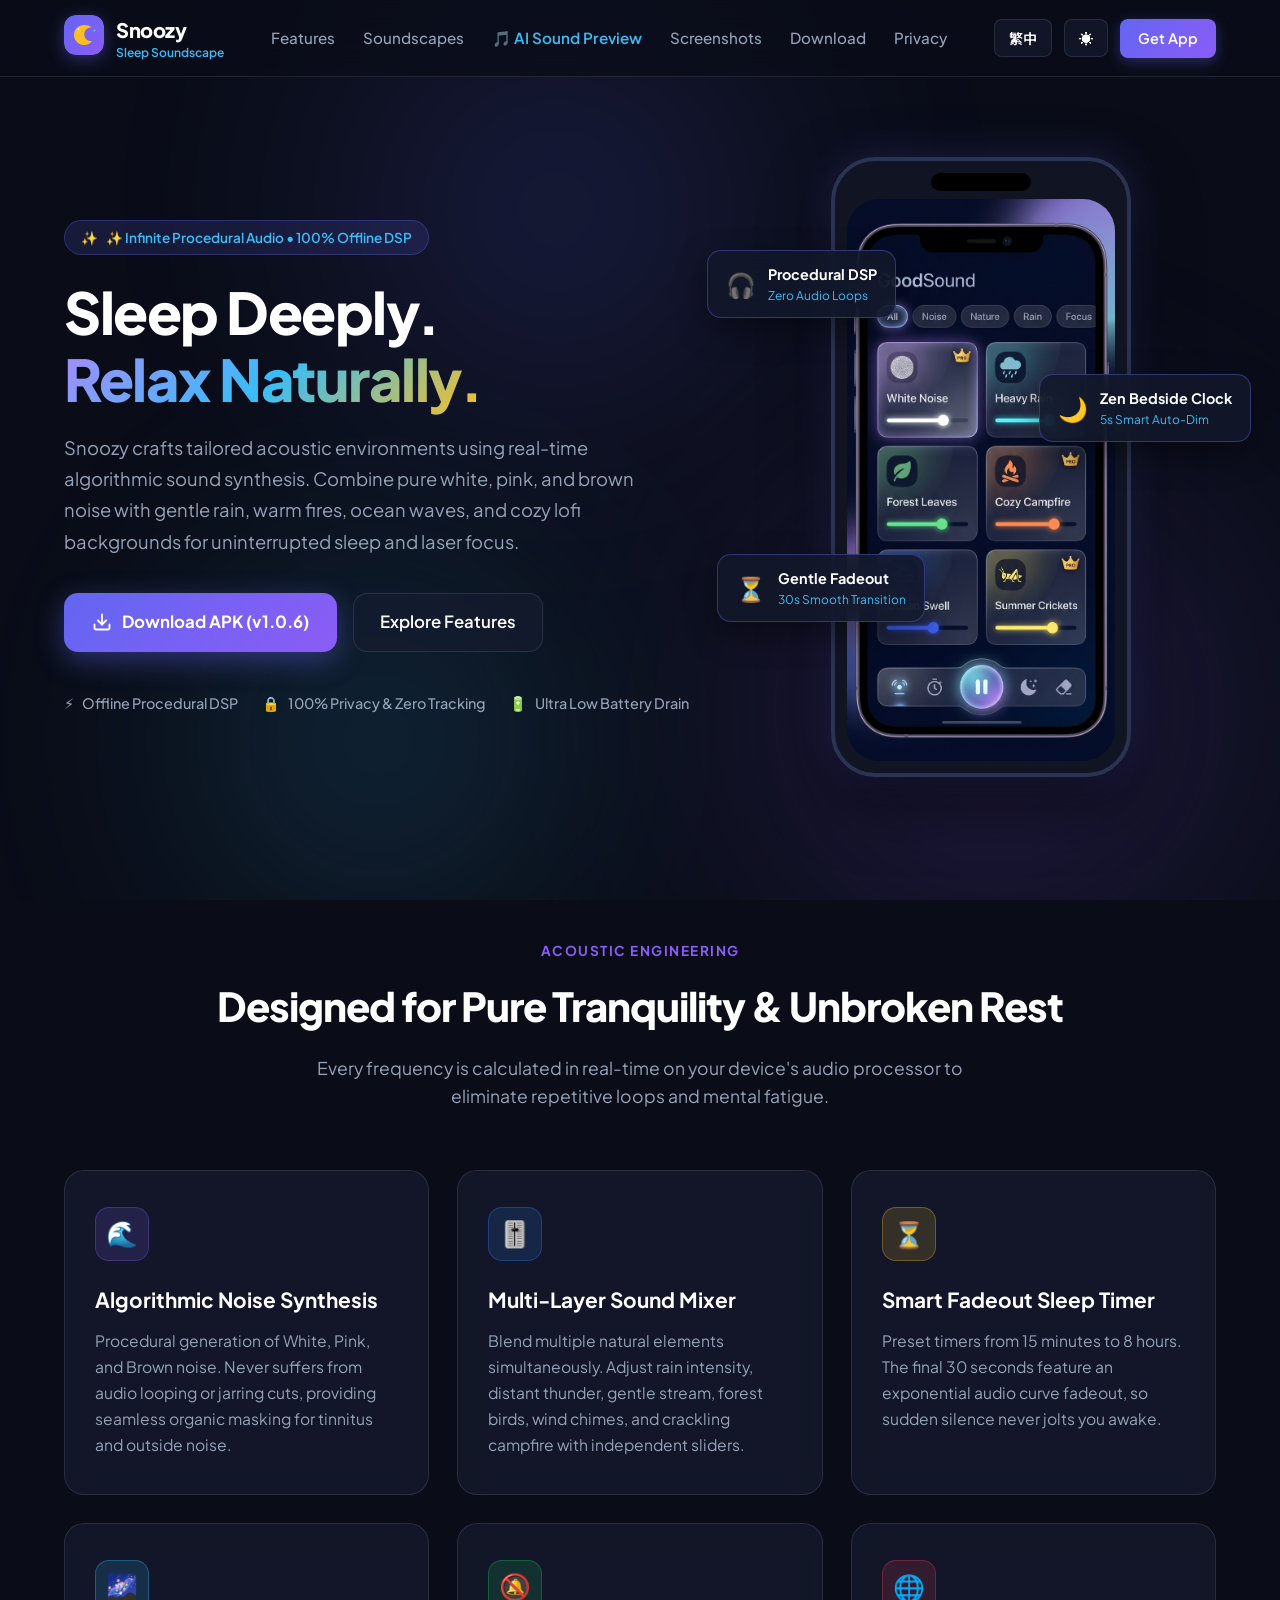
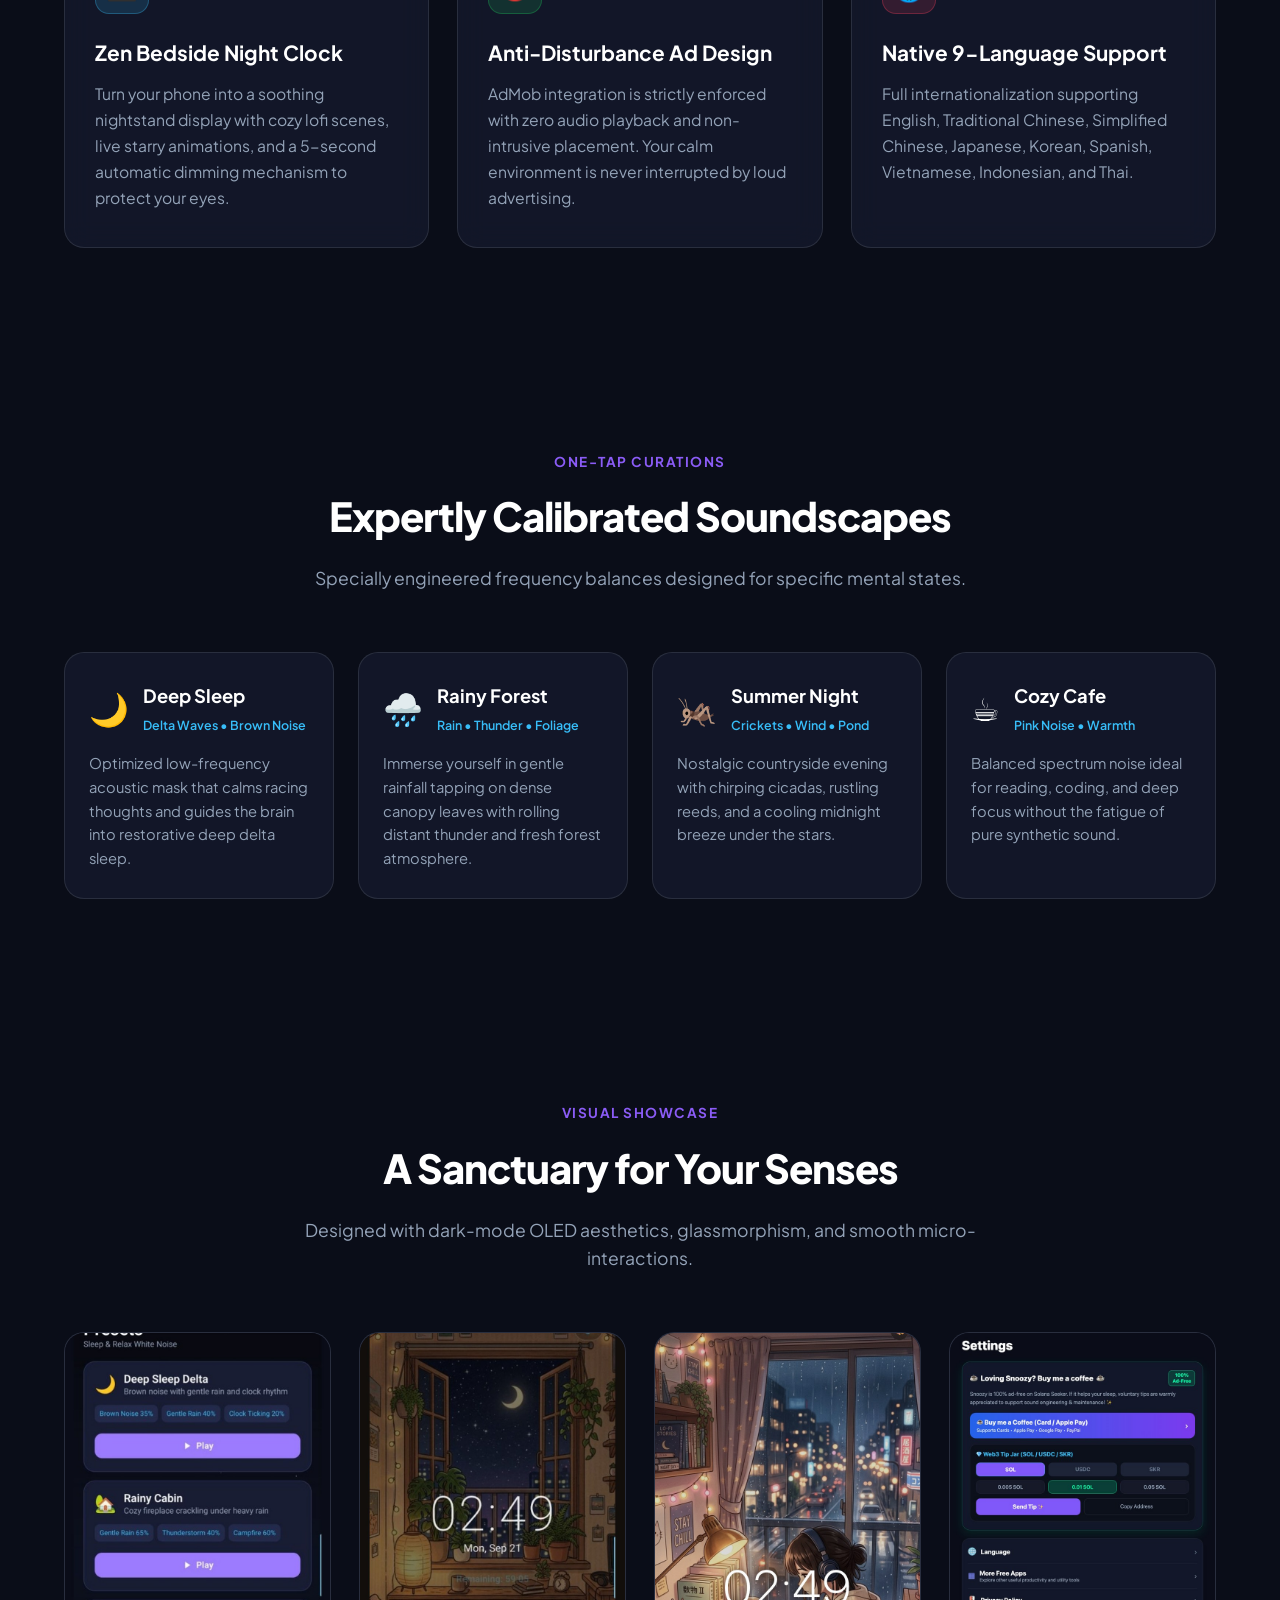
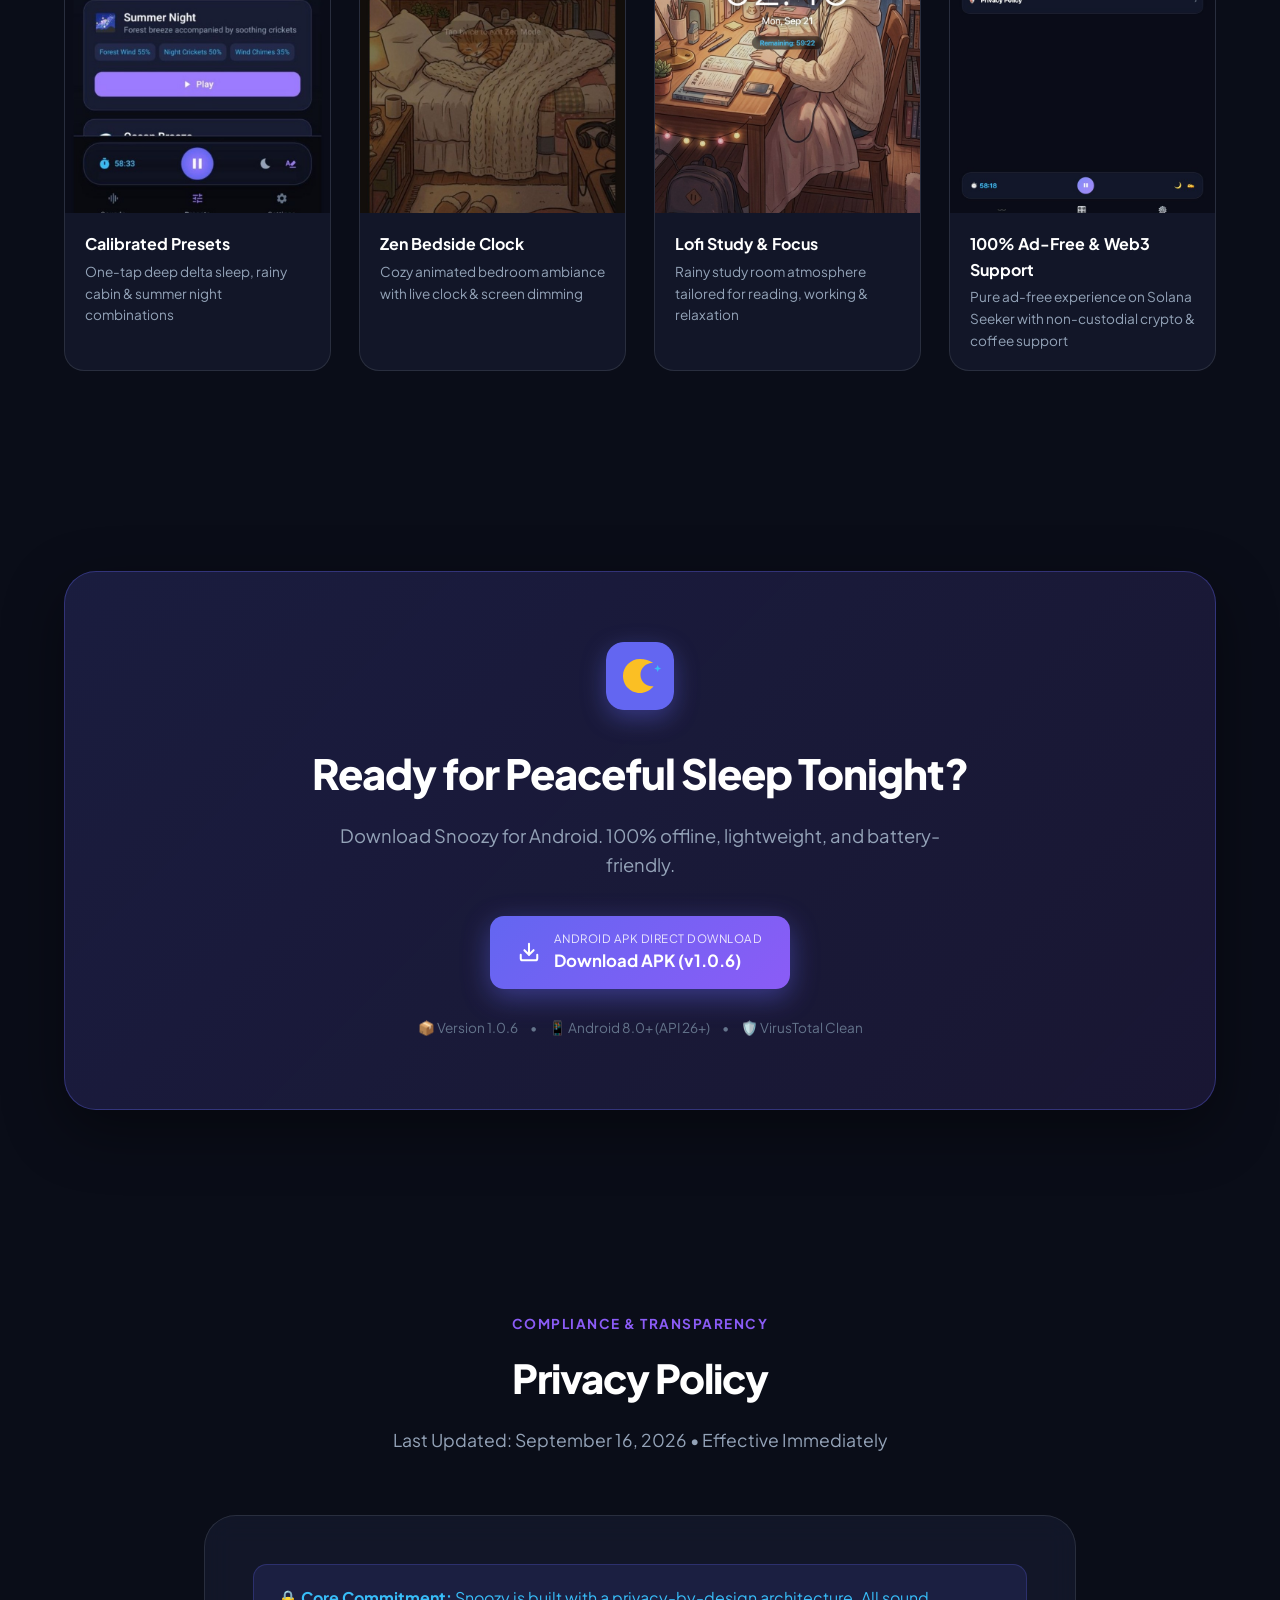
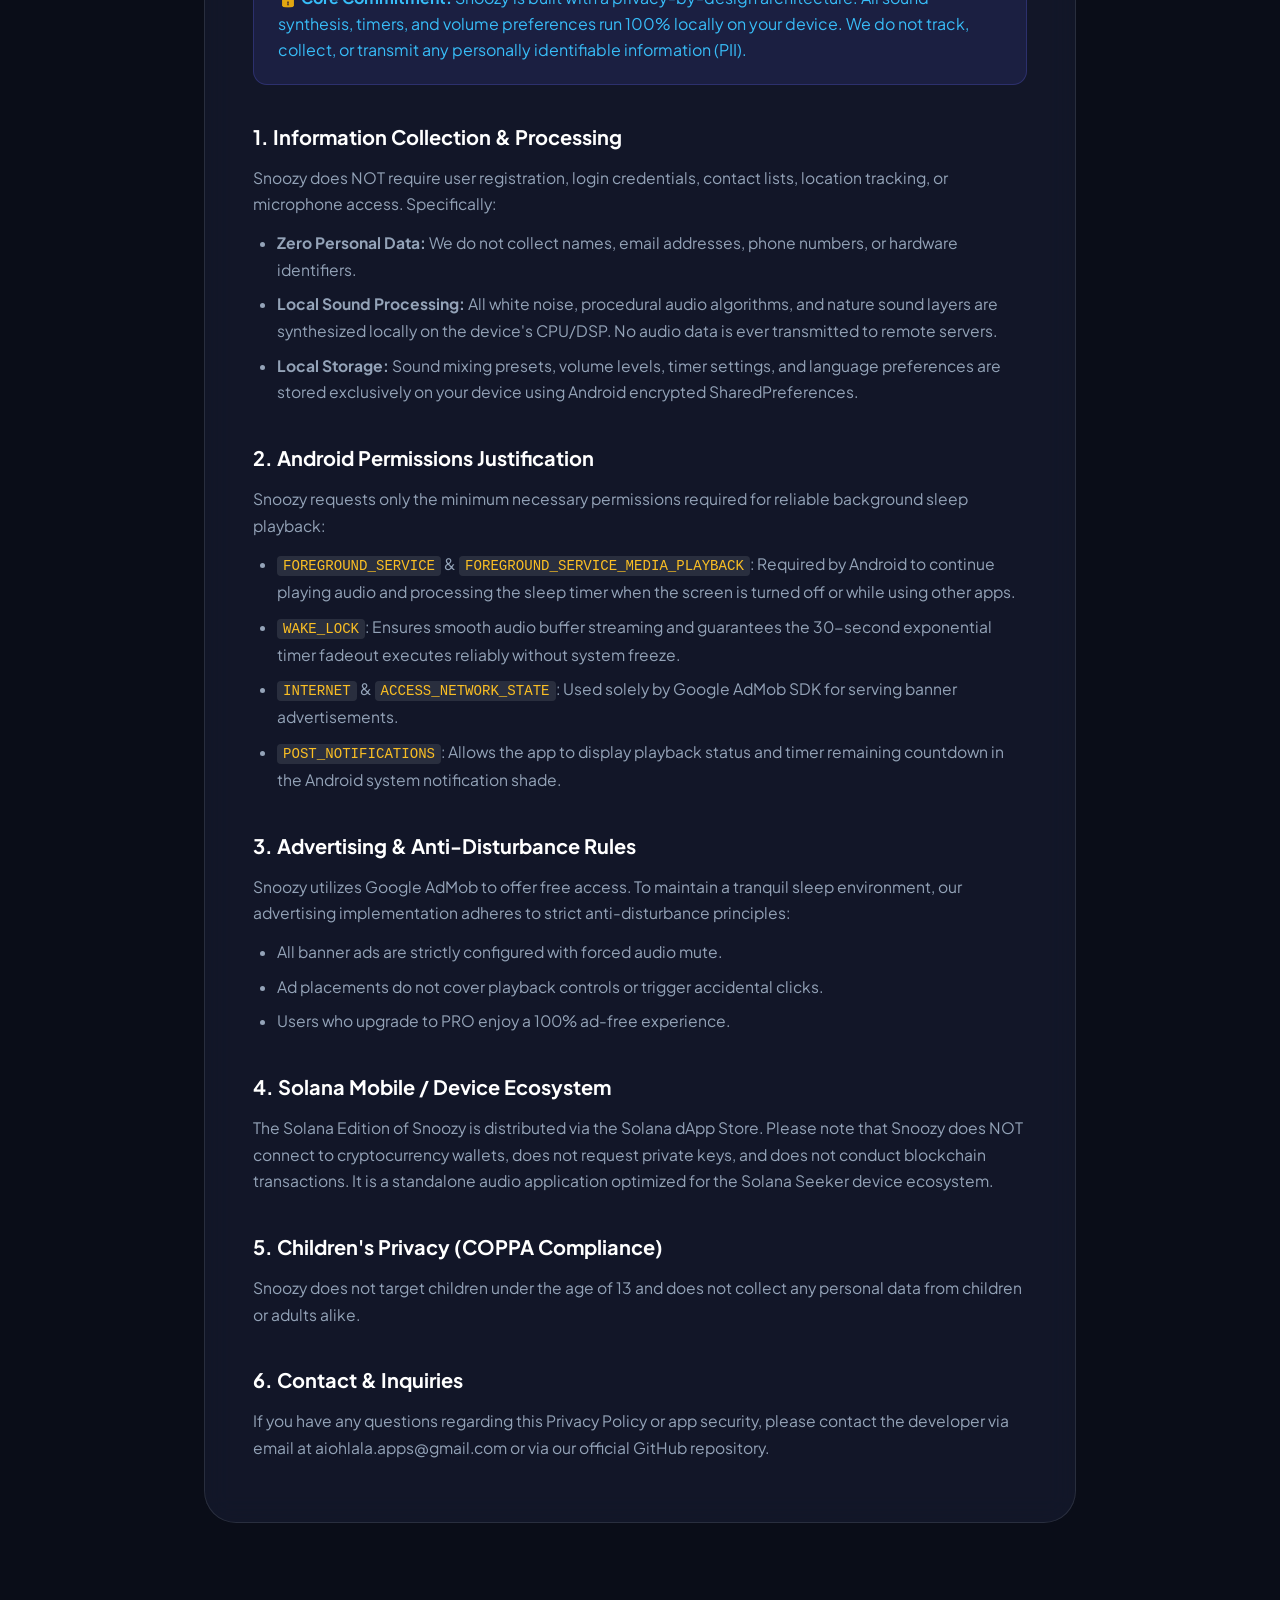
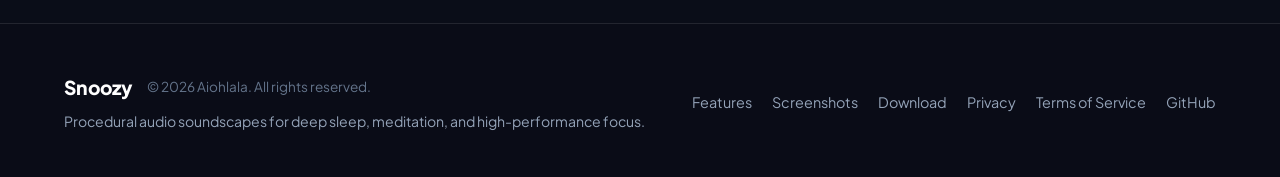
==== index.html @ be58bc01 "feat: replace mockups with real device screenshots and update captions" ====
<!DOCTYPE html>
<html lang="en">
<head>
  <meta charset="UTF-8">
  <meta name="viewport" content="width=device-width, initial-scale=1.0">
  <title>Snoozy (舒眠聲) — Procedural Sleep Soundscapes & Zen Bedside Clock</title>
  <meta name="description" content="Snoozy generates infinitely soothing sleep soundscapes with real-time procedural noise synthesis, rain, forest, and cozy lofi visuals. 100% offline DSP, zero tracking, battery friendly.">
  <meta name="keywords" content="Snoozy, sleep sounds, white noise, pink noise, brown noise, lofi sleep, procedural audio, Solana Seeker dApp, sleep timer">
  <meta name="color-scheme" content="dark light">
  <meta property="og:title" content="Snoozy — Sleep Deeply, Relax Naturally">
  <meta property="og:description" content="Infinite procedural audio DSP soundscapes & dynamic lofi bedside clock for Android & Solana Seeker.">
  <meta property="og:image" content="assets/bg-lofi-study.jpg">
  <link rel="icon" type="image/svg+xml" href="data:image/svg+xml,<svg xmlns='http://www.w3.org/2000/svg' viewBox='0 0 100 100'><circle cx='50' cy='50' r='48' fill='%236366F1'/><path d='M50 25c-13.8 0-25 11.2-25 25s11.2 25 25 25c8.2 0 15.5-4 19.9-10.1-8.6 1.4-16.7-4.1-18.7-12.6-2.2-9.4 3.7-18.7 13.1-20.9 1.7-.4 3.4-.5 5-.4-5.3-3.9-12.2-6-19.3-6z' fill='%23FBBF24'/><polygon points='75,34 76.5,37.5 80,39 76.5,40.5 75,44 73.5,40.5 70,39 73.5,37.5' fill='%2338BDF8'/></svg>">
  <link rel="preconnect" href="https://fonts.googleapis.com">
  <link rel="preconnect" href="https://fonts.gstatic.com" crossorigin>
  <link href="https://fonts.googleapis.com/css2?family=Plus+Jakarta+Sans:wght@300;400;500;600;700;800&family=Noto+Sans+TC:wght@400;500;700;900&display=swap" rel="stylesheet">
  <link rel="stylesheet" href="styles.css">
</head>
<body>

  <!-- Ambient Glowing Background Blobs -->
  <div class="ambient-glow" aria-hidden="true">
    <div class="glow-orb orb-1"></div>
    <div class="glow-orb orb-2"></div>
    <div class="glow-orb orb-3"></div>
  </div>

  <!-- Header Navigation -->
  <header class="navbar" id="navbar">
    <div class="nav-container">
      <a href="#" class="brand-logo" id="brand-logo">
        <div class="brand-icon-wrapper">
          <svg viewBox="0 0 100 100" class="brand-svg">
            <defs>
              <linearGradient id="brandGrad" x1="0%" y1="0%" x2="100%" y2="100%">
                <stop offset="0%" stop-color="#6366F1" />
                <stop offset="100%" stop-color="#8B5CF6" />
              </linearGradient>
            </defs>
            <rect width="100" height="100" rx="28" fill="url(#brandGrad)" />
            <path d="M50 25c-13.8 0-25 11.2-25 25s11.2 25 25 25c8.2 0 15.5-4 19.9-10.1-8.6 1.4-16.7-4.1-18.7-12.6-2.2-9.4 3.7-18.7 13.1-20.9 1.7-.4 3.4-.5 5-.4-5.3-3.9-12.2-6-19.3-6z" fill="#FBBF24" />
            <polygon points="76,34 77.5,37.5 81,39 77.5,40.5 76,44 74.5,40.5 71,39 74.5,37.5" fill="#38BDF8" />
            <polygon points="36,32 37,34.5 39.5,35.5 37,36.5 36,39 35,36.5 32.5,35.5 35,34.5" fill="#FFFFFF" />
          </svg>
        </div>
        <div class="brand-text">
          <span class="brand-name">Snoozy</span>
          <span class="brand-sub" data-i18n="brandSub">舒眠聲</span>
        </div>
      </a>

      <nav class="nav-links">
        <a href="#features" class="nav-item" data-i18n="navFeatures">Features</a>
        <a href="#presets" class="nav-item" data-i18n="navPresets">Soundscapes</a>
        <a href="preview.html" class="nav-item" style="color: var(--accent-cyan); font-weight: 600;" data-i18n="navPreview">🎵 AI Sound Preview</a>
        <a href="#screenshots" class="nav-item" data-i18n="navScreenshots">Screenshots</a>
        <a href="#download" class="nav-item" data-i18n="navDownload">Download</a>
        <a href="#privacy" class="nav-item" data-i18n="navPrivacy">Privacy</a>
      </nav>

      <div class="nav-controls">
        <button type="button" class="btn-toggle-lang" id="lang-toggle" aria-label="Toggle Language">繁中</button>
        <button type="button" class="btn-toggle-theme" id="theme-toggle" aria-label="Toggle Theme">🌙</button>
        <a href="#download" class="btn-nav-download" data-i18n="navGetApp">Get App</a>
      </div>
    </div>
  </header>

  <main>
    <!-- Hero Section -->
    <section class="hero-section" id="hero">
      <div class="container hero-grid">
        <div class="hero-text-content">
          <div class="hero-pill">
            <span class="pill-sparkle">✨</span>
            <span data-i18n="heroPill">Infinite Procedural Audio • 100% Offline DSP</span>
          </div>

          <h1 class="hero-title" data-i18n="heroTitle">
            Sleep Deeply. <br>
            <span class="gradient-text">Relax Naturally.</span>
          </h1>

          <p class="hero-desc" data-i18n="heroDesc">
            Snoozy crafts tailored acoustic environments using real-time algorithmic sound synthesis. Combine pure white, pink, and brown noise with gentle rain, warm fires, ocean waves, and cozy lofi backgrounds for uninterrupted sleep and laser focus.
          </p>

          <div class="hero-cta-group">
            <a href="downloads/Snoozy-v1.0.6.apk" download="Snoozy-v1.0.6.apk" class="btn-hero-primary" id="btn-hero-download">
              <svg viewBox="0 0 24 24" width="20" height="20" fill="none" stroke="currentColor" stroke-width="2.2" stroke-linecap="round" stroke-linejoin="round">
                <path d="M21 15v4a2 2 0 0 1-2 2H5a2 2 0 0 1-2-2v-4"></path>
                <polyline points="7 10 12 15 17 10"></polyline>
                <line x1="12" y1="15" x2="12" y2="3"></line>
              </svg>
              <span data-i18n="heroDownloadBtn">Download APK (v1.0.6)</span>
            </a>
            <a href="#features" class="btn-hero-secondary" data-i18n="heroLearnMore">
              <svg viewBox="0 0 24 24" width="18" height="18" fill="none" stroke="currentColor" stroke-width="2" stroke-linecap="round" stroke-linejoin="round">
                <circle cx="12" cy="12" r="10"></circle>
                <polygon points="10 8 16 12 10 16 10 8"></polygon>
              </svg>
              <span data-i18n="heroExploreBtn">Explore Features</span>
            </a>
          </div>

          <div class="hero-badges">
            <div class="badge-item">
              <span class="badge-icon">⚡</span>
              <span class="badge-label" data-i18n="badgeSolana">Offline Procedural DSP</span>
            </div>
            <div class="badge-item">
              <span class="badge-icon">🔒</span>
              <span class="badge-label" data-i18n="badgePrivacy">100% Privacy & Zero Tracking</span>
            </div>
            <div class="badge-item">
              <span class="badge-icon">🔋</span>
              <span class="badge-label" data-i18n="badgeBattery">Ultra Low Battery Drain</span>
            </div>
          </div>
        </div>

        <div class="hero-visual">
          <div class="phone-frame">
            <div class="phone-notch"></div>
            <div class="phone-screen-container">
              <img src="assets/screenshot-mixer.jpg" alt="Snoozy App Interface" class="phone-screen-img" loading="eager">
            </div>
          </div>
          <!-- Floating Feature Badges -->
          <div class="floating-card float-1">
            <div class="float-icon">🎧</div>
            <div class="float-info">
              <strong data-i18n="floatDpsTitle">Procedural DSP</strong>
              <span data-i18n="floatDpsSub">Zero Audio Loops</span>
            </div>
          </div>
          <div class="floating-card float-2">
            <div class="float-icon">⏳</div>
            <div class="float-info">
              <strong data-i18n="floatTimerTitle">Gentle Fadeout</strong>
              <span data-i18n="floatTimerSub">30s Smooth Transition</span>
            </div>
          </div>
          <div class="floating-card float-3">
            <div class="float-icon">🌙</div>
            <div class="float-info">
              <strong data-i18n="floatZenTitle">Zen Bedside Clock</strong>
              <span data-i18n="floatZenSub">5s Smart Auto-Dim</span>
            </div>
          </div>
        </div>
      </div>
    </section>

    <!-- Core Features Section -->
    <section class="features-section" id="features">
      <div class="container">
        <div class="section-header text-center">
          <span class="section-tag" data-i18n="featTag">Acoustic Engineering</span>
          <h2 class="section-title" data-i18n="featTitle">Designed for Pure Tranquility & Unbroken Rest</h2>
          <p class="section-subtitle" data-i18n="featSubtitle">Every frequency is calculated in real-time on your device's audio processor to eliminate repetitive loops and mental fatigue.</p>
        </div>

        <div class="features-grid">
          <!-- Card 1 -->
          <div class="feature-card">
            <div class="feat-icon-box icon-purple">
              <span>🌊</span>
            </div>
            <h3 class="feat-card-title" data-i18n="feat1Title">Algorithmic Noise Synthesis</h3>
            <p class="feat-card-desc" data-i18n="feat1Desc">Procedural generation of White, Pink, and Brown noise. Never suffers from audio looping or jarring cuts, providing seamless organic masking for tinnitus and outside noise.</p>
          </div>

          <!-- Card 2 -->
          <div class="feature-card">
            <div class="feat-icon-box icon-blue">
              <span>🎚️</span>
            </div>
            <h3 class="feat-card-title" data-i18n="feat2Title">Multi-Layer Sound Mixer</h3>
            <p class="feat-card-desc" data-i18n="feat2Desc">Blend multiple natural elements simultaneously. Adjust rain intensity, distant thunder, gentle stream, forest birds, wind chimes, and crackling campfire with independent sliders.</p>
          </div>

          <!-- Card 3 -->
          <div class="feature-card">
            <div class="feat-icon-box icon-gold">
              <span>⏳</span>
            </div>
            <h3 class="feat-card-title" data-i18n="feat3Title">Smart Fadeout Sleep Timer</h3>
            <p class="feat-card-desc" data-i18n="feat3Desc">Preset timers from 15 minutes to 8 hours. The final 30 seconds feature an exponential audio curve fadeout, so sudden silence never jolts you awake.</p>
          </div>

          <!-- Card 4 -->
          <div class="feature-card">
            <div class="feat-icon-box icon-cyan">
              <span>🌌</span>
            </div>
            <h3 class="feat-card-title" data-i18n="feat4Title">Zen Bedside Night Clock</h3>
            <p class="feat-card-desc" data-i18n="feat4Desc">Turn your phone into a soothing nightstand display with cozy lofi scenes, live starry animations, and a 5-second automatic dimming mechanism to protect your eyes.</p>
          </div>

          <!-- Card 5 -->
          <div class="feature-card">
            <div class="feat-icon-box icon-green">
              <span>🔕</span>
            </div>
            <h3 class="feat-card-title" data-i18n="feat5Title">Anti-Disturbance Ad Design</h3>
            <p class="feat-card-desc" data-i18n="feat5Desc">AdMob integration is strictly enforced with zero audio playback and non-intrusive placement. Your calm environment is never interrupted by loud advertising.</p>
          </div>

          <!-- Card 6 -->
          <div class="feature-card">
            <div class="feat-icon-box icon-pink">
              <span>🌐</span>
            </div>
            <h3 class="feat-card-title" data-i18n="feat6Title">Native 9-Language Support</h3>
            <p class="feat-card-desc" data-i18n="feat6Desc">Full internationalization supporting English, Traditional Chinese, Simplified Chinese, Japanese, Korean, Spanish, Vietnamese, Indonesian, and Thai.</p>
          </div>
        </div>
      </div>
    </section>

    <!-- Curated Soundscapes Section -->
    <section class="presets-section" id="presets">
      <div class="container">
        <div class="section-header text-center">
          <span class="section-tag" data-i18n="presetsTag">One-Tap Curations</span>
          <h2 class="section-title" data-i18n="presetsTitle">Expertly Calibrated Soundscapes</h2>
          <p class="section-subtitle" data-i18n="presetsSubtitle">Specially engineered frequency balances designed for specific mental states.</p>
        </div>

        <div class="presets-grid">
          <div class="preset-card">
            <div class="preset-header">
              <span class="preset-emoji">🌙</span>
              <div class="preset-titles">
                <h4 data-i18n="preset1Name">Deep Sleep</h4>
                <span class="preset-tag" data-i18n="preset1Tag">Delta Waves • Brown Noise</span>
              </div>
            </div>
            <p class="preset-desc" data-i18n="preset1Desc">Optimized low-frequency acoustic mask that calms racing thoughts and guides the brain into restorative deep delta sleep.</p>
          </div>

          <div class="preset-card">
            <div class="preset-header">
              <span class="preset-emoji">🌧️</span>
              <div class="preset-titles">
                <h4 data-i18n="preset2Name">Rainy Forest</h4>
                <span class="preset-tag" data-i18n="preset2Tag">Rain • Thunder • Foliage</span>
              </div>
            </div>
            <p class="preset-desc" data-i18n="preset2Desc">Immerse yourself in gentle rainfall tapping on dense canopy leaves with rolling distant thunder and fresh forest atmosphere.</p>
          </div>

          <div class="preset-card">
            <div class="preset-header">
              <span class="preset-emoji">🦗</span>
              <div class="preset-titles">
                <h4 data-i18n="preset3Name">Summer Night</h4>
                <span class="preset-tag" data-i18n="preset3Tag">Crickets • Wind • Pond</span>
              </div>
            </div>
            <p class="preset-desc" data-i18n="preset3Desc">Nostalgic countryside evening with chirping cicadas, rustling reeds, and a cooling midnight breeze under the stars.</p>
          </div>

          <div class="preset-card">
            <div class="preset-header">
              <span class="preset-emoji">☕</span>
              <div class="preset-titles">
                <h4 data-i18n="preset4Name">Cozy Cafe</h4>
                <span class="preset-tag" data-i18n="preset4Tag">Pink Noise • Warmth</span>
              </div>
            </div>
            <p class="preset-desc" data-i18n="preset4Desc">Balanced spectrum noise ideal for reading, coding, and deep focus without the fatigue of pure synthetic sound.</p>
          </div>
        </div>
      </div>
    </section>

    <!-- App Screenshots Showcase -->
    <section class="screenshots-section" id="screenshots">
      <div class="container">
        <div class="section-header text-center">
          <span class="section-tag" data-i18n="screenTag">Visual Showcase</span>
          <h2 class="section-title" data-i18n="screenTitle">A Sanctuary for Your Senses</h2>
          <p class="section-subtitle" data-i18n="screenSubtitle">Designed with dark-mode OLED aesthetics, glassmorphism, and smooth micro-interactions.</p>
        </div>

        <div class="screenshots-gallery">
          <div class="screen-card">
            <div class="screen-img-wrapper">
              <img src="assets/screenshot-presets.jpg" alt="Curated Soundscape Presets" loading="lazy">
            </div>
            <div class="screen-caption">
              <strong data-i18n="cap1Title">Calibrated Presets</strong>
              <p data-i18n="cap1Desc">One-tap deep delta sleep, rainy cabin & summer night combinations</p>
            </div>
          </div>

          <div class="screen-card">
            <div class="screen-img-wrapper">
              <img src="assets/screenshot-zen-cat.jpg" alt="Zen Bedside Night Clock" loading="lazy">
            </div>
            <div class="screen-caption">
              <strong data-i18n="cap2Title">Zen Bedside Clock</strong>
              <p data-i18n="cap2Desc">Cozy animated bedroom ambiance with live clock & screen dimming</p>
            </div>
          </div>

          <div class="screen-card">
            <div class="screen-img-wrapper">
              <img src="assets/screenshot-zen-study.jpg" alt="Lofi Study & Focus Mode" loading="lazy">
            </div>
            <div class="screen-caption">
              <strong data-i18n="cap3Title">Lofi Study & Focus</strong>
              <p data-i18n="cap3Desc">Rainy study room atmosphere tailored for reading, working & relaxation</p>
            </div>
          </div>

          <div class="screen-card">
            <div class="screen-img-wrapper">
              <img src="assets/screenshot-settings.jpg" alt="100% Ad-Free & Web3 Support" loading="lazy">
            </div>
            <div class="screen-caption">
              <strong data-i18n="cap4Title">100% Ad-Free & Web3 Support</strong>
              <p data-i18n="cap4Desc">Pure ad-free experience on Solana Seeker with non-custodial crypto & coffee support</p>
            </div>
          </div>
        </div>
      </div>
    </section>

    <!-- Download Section -->
    <section class="download-section" id="download">
      <div class="container">
        <div class="download-box">
          <div class="download-glow" aria-hidden="true"></div>
          
          <div class="download-content text-center">
            <div class="download-icon">
              <svg viewBox="0 0 100 100" class="download-logo-svg">
                <rect width="100" height="100" rx="24" fill="#6366F1" />
                <path d="M50 25c-13.8 0-25 11.2-25 25s11.2 25 25 25c8.2 0 15.5-4 19.9-10.1-8.6 1.4-16.7-4.1-18.7-12.6-2.2-9.4 3.7-18.7 13.1-20.9 1.7-.4 3.4-.5 5-.4-5.3-3.9-12.2-6-19.3-6z" fill="#FBBF24" />
                <polygon points="76,34 77.5,37.5 81,39 77.5,40.5 76,44 74.5,40.5 71,39 74.5,37.5" fill="#38BDF8" />
              </svg>
            </div>

            <h2 class="download-title" data-i18n="dlTitle">Ready for Peaceful Sleep Tonight?</h2>
            <p class="download-subtitle" data-i18n="dlDesc">Download Snoozy for Android. 100% offline, lightweight, and battery-friendly.</p>

            <div class="download-buttons">
              <a href="downloads/Snoozy-v1.0.6.apk" download="Snoozy-v1.0.6.apk" class="btn-dl-main" id="btn-dl-apk">
                <svg viewBox="0 0 24 24" width="22" height="22" fill="none" stroke="currentColor" stroke-width="2.2" stroke-linecap="round" stroke-linejoin="round">
                  <path d="M21 15v4a2 2 0 0 1-2 2H5a2 2 0 0 1-2-2v-4"></path>
                  <polyline points="7 10 12 15 17 10"></polyline>
                  <line x1="12" y1="15" x2="12" y2="3"></line>
                </svg>
                <div class="dl-btn-text">
                  <span class="dl-btn-small" data-i18n="dlBtnApkSmall">Android APK Direct Download</span>
                  <strong class="dl-btn-large" data-i18n="dlBtnApkLarge">Download APK (v1.0.6)</strong>
                </div>
              </a>
            </div>

            <div class="dl-meta">
              <span>📦 Version 1.0.6</span>
              <span>•</span>
              <span>📱 Android 8.0+ (API 26+)</span>
              <span>•</span>
              <span>🛡️ VirusTotal Clean</span>
            </div>

            </div>
          </div>
        </div>
      </div>
    </section>

    <!-- Privacy Policy Section (Compliance Ready) -->
    <section class="privacy-section" id="privacy">
      <div class="container privacy-container">
        <div class="section-header text-center">
          <span class="section-tag" data-i18n="privTag">Compliance & Transparency</span>
          <h2 class="section-title" data-i18n="privTitle">Privacy Policy</h2>
          <p class="section-subtitle" data-i18n="privSubtitle">Last Updated: September 16, 2026 • Effective Immediately</p>
        </div>

        <div class="privacy-content-card">
          <div class="privacy-highlight">
            <strong data-i18n="privHighTitle">🔒 Core Commitment:</strong> <span data-i18n="privHighDesc">Snoozy is built with a privacy-by-design architecture. All sound synthesis, timers, and volume preferences run 100% locally on your device. We do not track, collect, or transmit any personally identifiable information (PII).</span>
          </div>

          <div class="policy-block">
            <h3 data-i18n="p1Head">1. Information Collection & Processing</h3>
            <p data-i18n="p1Desc">Snoozy does NOT require user registration, login credentials, contact lists, location tracking, or microphone access. Specifically:</p>
            <ul>
              <li><strong data-i18n="p1L1Title">Zero Personal Data:</strong> <span data-i18n="p1L1Desc">We do not collect names, email addresses, phone numbers, or hardware identifiers.</span></li>
              <li><strong data-i18n="p1L2Title">Local Sound Processing:</strong> <span data-i18n="p1L2Desc">All white noise, procedural audio algorithms, and nature sound layers are synthesized locally on the device's CPU/DSP. No audio data is ever transmitted to remote servers.</span></li>
              <li><strong data-i18n="p1L3Title">Local Storage:</strong> <span data-i18n="p1L3Desc">Sound mixing presets, volume levels, timer settings, and language preferences are stored exclusively on your device using Android encrypted SharedPreferences.</span></li>
            </ul>
          </div>

          <div class="policy-block">
            <h3 data-i18n="p2Head">2. Android Permissions Justification</h3>
            <p data-i18n="p2Desc">Snoozy requests only the minimum necessary permissions required for reliable background sleep playback:</p>
            <ul>
              <li><code>FOREGROUND_SERVICE</code> & <code>FOREGROUND_SERVICE_MEDIA_PLAYBACK</code>: <span data-i18n="p2L1">Required by Android to continue playing audio and processing the sleep timer when the screen is turned off or while using other apps.</span></li>
              <li><code>WAKE_LOCK</code>: <span data-i18n="p2L2">Ensures smooth audio buffer streaming and guarantees the 30-second exponential timer fadeout executes reliably without system freeze.</span></li>
              <li><code>INTERNET</code> & <code>ACCESS_NETWORK_STATE</code>: <span data-i18n="p2L3">Used solely by Google AdMob SDK for serving banner advertisements.</span></li>
              <li><code>POST_NOTIFICATIONS</code>: <span data-i18n="p2L4">Allows the app to display playback status and timer remaining countdown in the Android system notification shade.</span></li>
            </ul>
          </div>

          <div class="policy-block">
            <h3 data-i18n="p3Head">3. Advertising & Anti-Disturbance Rules</h3>
            <p data-i18n="p3Desc">Snoozy utilizes Google AdMob to offer free access. To maintain a tranquil sleep environment, our advertising implementation adheres to strict anti-disturbance principles:</p>
            <ul>
              <li data-i18n="p3L1">All banner ads are strictly configured with forced audio mute.</li>
              <li data-i18n="p3L2">Ad placements do not cover playback controls or trigger accidental clicks.</li>
              <li data-i18n="p3L3">Users who upgrade to PRO enjoy a 100% ad-free experience.</li>
            </ul>
          </div>

          <div class="policy-block">
            <h3 data-i18n="p4Head">4. Solana Mobile / Device Ecosystem</h3>
            <p data-i18n="p4Desc">The Solana Edition of Snoozy is distributed via the Solana dApp Store. Please note that Snoozy does NOT connect to cryptocurrency wallets, does not request private keys, and does not conduct blockchain transactions. It is a standalone audio application optimized for the Solana Seeker device ecosystem.</p>
          </div>

          <div class="policy-block">
            <h3 data-i18n="p5Head">5. Children's Privacy (COPPA Compliance)</h3>
            <p data-i18n="p5Desc">Snoozy does not target children under the age of 13 and does not collect any personal data from children or adults alike.</p>
          </div>

          <div class="policy-block">
            <h3 data-i18n="p6Head">6. Contact & Inquiries</h3>
            <p data-i18n="p6Desc">If you have any questions regarding this Privacy Policy or app security, please contact the developer via email at <a href="mailto:aiohlala.apps@gmail.com" class="privacy-link">aiohlala.apps@gmail.com</a> or via our official GitHub repository.</p>
          </div>
        </div>
      </div>
    </section>
  </main>

  <!-- Footer -->
  <footer class="footer">
    <div class="container footer-content">
      <div class="footer-left">
        <div class="footer-brand">
          <span class="footer-logo">Snoozy</span>
          <span class="footer-copy">© 2026 Aiohlala. All rights reserved.</span>
        </div>
        <p class="footer-desc" data-i18n="footerDesc">Procedural audio soundscapes for deep sleep, meditation, and high-performance focus.</p>
      </div>

      <div class="footer-links">
        <a href="#features" data-i18n="navFeatures">Features</a>
        <a href="#screenshots" data-i18n="navScreenshots">Screenshots</a>
        <a href="#download" data-i18n="navDownload">Download</a>
        <a href="privacy.html" data-i18n="navPrivacy">Privacy Policy</a>
        <a href="terms.html">Terms of Service</a>
        <a href="https://github.com/aiohlala/goodsound" target="_blank" rel="noopener">GitHub</a>
      </div>
    </div>
  </footer>

  <script src="script.js"></script>
</body>
</html>
---- styles.css ----
:root {
  --bg-dark: #0A0D18;
  --bg-card: rgba(22, 28, 48, 0.7);
  --bg-card-hover: rgba(30, 39, 66, 0.85);
  --border-color: rgba(255, 255, 255, 0.1);
  --border-highlight: rgba(99, 102, 241, 0.4);
  --text-primary: #FFFFFF;
  --text-secondary: #94A3B8;
  --text-muted: #64748B;
  --accent-purple: #8B5CF6;
  --accent-indigo: #6366F1;
  --accent-cyan: #38BDF8;
  --accent-gold: #FBBF24;
  --accent-pink: #F43F5E;
  --font-sans: 'Plus Jakarta Sans', 'Noto Sans TC', system-ui, -apple-system, sans-serif;
  --radius-sm: 8px;
  --radius-md: 14px;
  --radius-lg: 20px;
  --radius-xl: 32px;
  --transition: all 0.25s cubic-bezier(0.16, 1, 0.3, 1);
}

[data-theme="light"] {
  --bg-dark: #F8FAFC;
  --bg-card: rgba(255, 255, 255, 0.85);
  --bg-card-hover: rgba(255, 255, 255, 0.98);
  --border-color: rgba(0, 0, 0, 0.08);
  --border-highlight: rgba(99, 102, 241, 0.3);
  --text-primary: #0F172A;
  --text-secondary: #475569;
  --text-muted: #94A3B8;
}

* {
  margin: 0;
  padding: 0;
  box-sizing: border-box;
}

html {
  scroll-behavior: smooth;
}

body {
  font-family: var(--font-sans);
  background-color: var(--bg-dark);
  color: var(--text-primary);
  line-height: 1.6;
  overflow-x: hidden;
  transition: background-color 0.3s ease, color 0.3s ease;
}

/* Ambient Glow Orbs */
.ambient-glow {
  position: fixed;
  top: 0;
  left: 0;
  width: 100vw;
  height: 100vh;
  pointer-events: none;
  z-index: 0;
  overflow: hidden;
}

.glow-orb {
  position: absolute;
  border-radius: 50%;
  filter: blur(120px);
  opacity: 0.25;
  animation: floatOrb 20s infinite alternate ease-in-out;
}

.orb-1 {
  top: -10%;
  left: 20%;
  width: 600px;
  height: 600px;
  background: radial-gradient(circle, #6366F1 0%, transparent 70%);
}

.orb-2 {
  top: 40%;
  right: -5%;
  width: 700px;
  height: 700px;
  background: radial-gradient(circle, #8B5CF6 0%, transparent 70%);
  animation-delay: -7s;
}

.orb-3 {
  bottom: -10%;
  left: 10%;
  width: 500px;
  height: 500px;
  background: radial-gradient(circle, #38BDF8 0%, transparent 70%);
  animation-delay: -14s;
}

@keyframes floatOrb {
  0% { transform: translate(0, 0) scale(1); }
  50% { transform: translate(60px, 40px) scale(1.1); }
  100% { transform: translate(-40px, 80px) scale(0.95); }
}

/* Layout Container */
.container {
  max-width: 1200px;
  margin: 0 auto;
  padding: 0 24px;
  position: relative;
  z-index: 1;
}

/* Navigation Bar */
.navbar {
  position: sticky;
  top: 0;
  left: 0;
  width: 100%;
  z-index: 100;
  background: rgba(10, 13, 24, 0.75);
  backdrop-filter: blur(20px);
  -webkit-backdrop-filter: blur(20px);
  border-bottom: 1px solid var(--border-color);
  transition: var(--transition);
}

[data-theme="light"] .navbar {
  background: rgba(248, 250, 252, 0.85);
}

.nav-container {
  max-width: 1200px;
  margin: 0 auto;
  padding: 14px 24px;
  display: flex;
  align-items: center;
  justify-content: space-between;
}

.brand-logo {
  display: flex;
  align-items: center;
  gap: 12px;
  text-decoration: none;
  color: var(--text-primary);
}

.brand-svg {
  width: 40px;
  height: 40px;
  border-radius: 12px;
  box-shadow: 0 4px 16px rgba(99, 102, 241, 0.4);
}

.brand-text {
  display: flex;
  flex-direction: column;
}

.brand-name {
  font-size: 1.25rem;
  font-weight: 800;
  letter-spacing: -0.5px;
}

.brand-sub {
  font-size: 0.75rem;
  color: var(--accent-cyan);
  font-weight: 600;
  margin-top: -3px;
}

.nav-links {
  display: flex;
  gap: 28px;
}

.nav-item {
  color: var(--text-secondary);
  text-decoration: none;
  font-size: 0.95rem;
  font-weight: 500;
  transition: var(--transition);
  position: relative;
}

.nav-item:hover {
  color: var(--text-primary);
}

.nav-controls {
  display: flex;
  align-items: center;
  gap: 12px;
}

.btn-toggle-lang, .btn-toggle-theme {
  background: var(--bg-card);
  border: 1px solid var(--border-color);
  color: var(--text-primary);
  padding: 8px 14px;
  border-radius: var(--radius-sm);
  cursor: pointer;
  font-size: 0.88rem;
  font-weight: 600;
  font-family: inherit;
  transition: var(--transition);
}

.btn-toggle-lang:hover, .btn-toggle-theme:hover {
  background: var(--bg-card-hover);
  border-color: var(--border-highlight);
}

.btn-nav-download {
  background: linear-gradient(135deg, var(--accent-indigo), var(--accent-purple));
  color: #FFF;
  text-decoration: none;
  padding: 8px 18px;
  border-radius: var(--radius-sm);
  font-size: 0.9rem;
  font-weight: 600;
  box-shadow: 0 4px 14px rgba(99, 102, 241, 0.35);
  transition: var(--transition);
}

.btn-nav-download:hover {
  transform: translateY(-2px);
  box-shadow: 0 6px 20px rgba(99, 102, 241, 0.5);
}

/* Hero Section */
.hero-section {
  padding: 80px 0 60px;
  position: relative;
}

.hero-grid {
  display: grid;
  grid-template-columns: 1.15fr 0.85fr;
  gap: 48px;
  align-items: center;
}

.hero-pill {
  display: inline-flex;
  align-items: center;
  gap: 8px;
  padding: 6px 16px;
  background: rgba(99, 102, 241, 0.15);
  border: 1px solid rgba(99, 102, 241, 0.3);
  border-radius: 99px;
  font-size: 0.85rem;
  font-weight: 600;
  color: var(--accent-cyan);
  margin-bottom: 24px;
}

.hero-title {
  font-size: 3.6rem;
  line-height: 1.15;
  font-weight: 800;
  letter-spacing: -1.5px;
  margin-bottom: 20px;
}

.gradient-text {
  background: linear-gradient(135deg, #A78BFA 0%, #38BDF8 50%, #FBBF24 100%);
  -webkit-background-clip: text;
  -webkit-text-fill-color: transparent;
}

.hero-desc {
  font-size: 1.15rem;
  color: var(--text-secondary);
  line-height: 1.7;
  margin-bottom: 36px;
  max-width: 580px;
}

.hero-cta-group {
  display: flex;
  gap: 16px;
  flex-wrap: wrap;
  margin-bottom: 40px;
}

.btn-hero-primary {
  display: inline-flex;
  align-items: center;
  gap: 10px;
  background: linear-gradient(135deg, #6366F1, #8B5CF6);
  color: #FFFFFF;
  text-decoration: none;
  padding: 15px 28px;
  border-radius: var(--radius-md);
  font-size: 1.05rem;
  font-weight: 700;
  box-shadow: 0 8px 28px rgba(99, 102, 241, 0.4);
  transition: var(--transition);
}

.btn-hero-primary:hover {
  transform: translateY(-3px);
  box-shadow: 0 12px 36px rgba(99, 102, 241, 0.6);
}

.btn-hero-secondary {
  display: inline-flex;
  align-items: center;
  gap: 10px;
  background: var(--bg-card);
  border: 1px solid var(--border-color);
  color: var(--text-primary);
  text-decoration: none;
  padding: 15px 26px;
  border-radius: var(--radius-md);
  font-size: 1.05rem;
  font-weight: 600;
  transition: var(--transition);
}

.btn-hero-secondary:hover {
  background: var(--bg-card-hover);
  border-color: var(--border-highlight);
  transform: translateY(-2px);
}

.hero-badges {
  display: flex;
  gap: 24px;
  flex-wrap: wrap;
}

.badge-item {
  display: flex;
  align-items: center;
  gap: 8px;
  font-size: 0.9rem;
  color: var(--text-secondary);
  font-weight: 500;
}

/* Phone Mockup Frame */
.hero-visual {
  position: relative;
  display: flex;
  justify-content: center;
}

.phone-frame {
  width: 300px;
  height: 620px;
  background: #111422;
  border-radius: 44px;
  padding: 12px;
  border: 4px solid #2B3352;
  box-shadow: 0 24px 64px rgba(0, 0, 0, 0.6), 0 0 40px rgba(99, 102, 241, 0.25);
  position: relative;
  overflow: hidden;
  animation: floatPhone 6s ease-in-out infinite alternate;
}

@keyframes floatPhone {
  0% { transform: translateY(0); }
  100% { transform: translateY(-16px); }
}

.phone-notch {
  width: 100px;
  height: 18px;
  background: #000;
  border-radius: 10px;
  margin: 0 auto 8px;
}

.phone-screen-container {
  width: 100%;
  height: calc(100% - 26px);
  border-radius: 32px;
  overflow: hidden;
  background: #0D111F;
}

.phone-screen-img {
  width: 100%;
  height: 100%;
  object-fit: cover;
  display: block;
}

/* Floating Glass Cards */
.floating-card {
  position: absolute;
  display: flex;
  align-items: center;
  gap: 12px;
  background: rgba(18, 24, 43, 0.85);
  backdrop-filter: blur(16px);
  -webkit-backdrop-filter: blur(16px);
  border: 1px solid var(--border-highlight);
  border-radius: var(--radius-md);
  padding: 12px 18px;
  box-shadow: 0 12px 32px rgba(0, 0, 0, 0.4);
  z-index: 10;
  animation: floatCard 5s ease-in-out infinite alternate;
}

.float-icon {
  font-size: 1.5rem;
}

.float-info {
  display: flex;
  flex-direction: column;
}

.float-info strong {
  font-size: 0.9rem;
  color: var(--text-primary);
}

.float-info span {
  font-size: 0.75rem;
  color: var(--accent-cyan);
}

.float-1 {
  top: 15%;
  left: -40px;
  animation-delay: 0s;
}

.float-2 {
  bottom: 25%;
  left: -30px;
  animation-delay: -2s;
}

.float-3 {
  top: 35%;
  right: -35px;
  animation-delay: -4s;
}

@keyframes floatCard {
  0% { transform: translateY(0); }
  100% { transform: translateY(-10px); }
}

/* Section Common Styles */
section {
  padding: 100px 0;
  position: relative;
}

.section-header {
  margin-bottom: 60px;
}

.text-center {
  text-align: center;
}

.section-tag {
  display: inline-block;
  font-size: 0.85rem;
  font-weight: 700;
  text-transform: uppercase;
  letter-spacing: 1.5px;
  color: var(--accent-purple);
  margin-bottom: 12px;
}

.section-title {
  font-size: 2.5rem;
  font-weight: 800;
  letter-spacing: -1px;
  margin-bottom: 16px;
}

.section-subtitle {
  font-size: 1.1rem;
  color: var(--text-secondary);
  max-width: 680px;
  margin: 0 auto;
}

/* Features Grid */
.features-grid {
  display: grid;
  grid-template-columns: repeat(auto-fit, minmax(340px, 1fr));
  gap: 28px;
}

.feature-card {
  background: var(--bg-card);
  backdrop-filter: blur(14px);
  -webkit-backdrop-filter: blur(14px);
  border: 1px solid var(--border-color);
  border-radius: var(--radius-lg);
  padding: 36px 30px;
  transition: var(--transition);
}

.feature-card:hover {
  background: var(--bg-card-hover);
  border-color: var(--border-highlight);
  transform: translateY(-6px);
  box-shadow: 0 16px 40px rgba(99, 102, 241, 0.15);
}

.feat-icon-box {
  width: 54px;
  height: 54px;
  border-radius: var(--radius-md);
  display: flex;
  align-items: center;
  justify-content: center;
  font-size: 1.6rem;
  margin-bottom: 22px;
}

.icon-purple { background: rgba(139, 92, 246, 0.15); border: 1px solid rgba(139, 92, 246, 0.3); }
.icon-blue { background: rgba(59, 130, 246, 0.15); border: 1px solid rgba(59, 130, 246, 0.3); }
.icon-gold { background: rgba(251, 191, 36, 0.15); border: 1px solid rgba(251, 191, 36, 0.3); }
.icon-cyan { background: rgba(56, 189, 248, 0.15); border: 1px solid rgba(56, 189, 248, 0.3); }
.icon-green { background: rgba(34, 197, 94, 0.15); border: 1px solid rgba(34, 197, 94, 0.3); }
.icon-pink { background: rgba(244, 63, 94, 0.15); border: 1px solid rgba(244, 63, 94, 0.3); }

.feat-card-title {
  font-size: 1.3rem;
  font-weight: 700;
  margin-bottom: 12px;
}

.feat-card-desc {
  font-size: 0.98rem;
  color: var(--text-secondary);
  line-height: 1.65;
}

/* Presets Grid */
.presets-grid {
  display: grid;
  grid-template-columns: repeat(auto-fit, minmax(260px, 1fr));
  gap: 24px;
}

.preset-card {
  background: var(--bg-card);
  border: 1px solid var(--border-color);
  border-radius: var(--radius-lg);
  padding: 28px 24px;
  transition: var(--transition);
}

.preset-card:hover {
  border-color: var(--border-highlight);
  transform: translateY(-4px);
}

.preset-header {
  display: flex;
  align-items: center;
  gap: 14px;
  margin-bottom: 16px;
}

.preset-emoji {
  font-size: 2rem;
}

.preset-titles h4 {
  font-size: 1.15rem;
  font-weight: 700;
}

.preset-tag {
  font-size: 0.78rem;
  color: var(--accent-cyan);
  font-weight: 600;
}

.preset-desc {
  font-size: 0.92rem;
  color: var(--text-secondary);
  line-height: 1.6;
}

/* Screenshots Gallery */
.screenshots-gallery {
  display: grid;
  grid-template-columns: repeat(auto-fit, minmax(250px, 1fr));
  gap: 28px;
}

.screen-card {
  background: var(--bg-card);
  border: 1px solid var(--border-color);
  border-radius: var(--radius-lg);
  overflow: hidden;
  transition: var(--transition);
}

.screen-card:hover {
  transform: translateY(-6px);
  border-color: var(--border-highlight);
  box-shadow: 0 16px 40px rgba(0, 0, 0, 0.4);
}

.screen-img-wrapper {
  width: 100%;
  height: 480px;
  background: #090C16;
  overflow: hidden;
}

.screen-img-wrapper img {
  width: 100%;
  height: 100%;
  object-fit: cover;
  transition: transform 0.4s ease;
}

.screen-card:hover .screen-img-wrapper img {
  transform: scale(1.03);
}

.screen-caption {
  padding: 18px 20px;
}

.screen-caption strong {
  display: block;
  font-size: 1rem;
  font-weight: 700;
  margin-bottom: 4px;
}

.screen-caption p {
  font-size: 0.85rem;
  color: var(--text-secondary);
}

/* Download Section */
.download-box {
  background: linear-gradient(135deg, rgba(99, 102, 241, 0.18), rgba(139, 92, 246, 0.12));
  border: 1px solid rgba(99, 102, 241, 0.35);
  border-radius: var(--radius-xl);
  padding: 70px 36px;
  position: relative;
  overflow: hidden;
  box-shadow: 0 20px 60px rgba(0, 0, 0, 0.4);
}

.download-icon {
  margin-bottom: 24px;
}

.download-logo-svg {
  width: 68px;
  height: 68px;
  border-radius: 18px;
  box-shadow: 0 8px 24px rgba(99, 102, 241, 0.4);
}

.download-title {
  font-size: 2.6rem;
  font-weight: 800;
  letter-spacing: -1px;
  margin-bottom: 14px;
}

.download-subtitle {
  font-size: 1.15rem;
  color: var(--text-secondary);
  max-width: 600px;
  margin: 0 auto 36px;
}

.download-buttons {
  display: flex;
  justify-content: center;
  gap: 20px;
  flex-wrap: wrap;
  margin-bottom: 28px;
}

.btn-dl-main {
  display: inline-flex;
  align-items: center;
  gap: 14px;
  background: linear-gradient(135deg, #6366F1, #8B5CF6);
  color: #FFF;
  text-decoration: none;
  padding: 14px 28px;
  border-radius: var(--radius-md);
  box-shadow: 0 8px 28px rgba(99, 102, 241, 0.45);
  transition: var(--transition);
}

.btn-dl-main:hover {
  transform: translateY(-3px);
  box-shadow: 0 12px 36px rgba(99, 102, 241, 0.65);
}

.btn-dl-alt {
  display: inline-flex;
  align-items: center;
  gap: 14px;
  background: var(--bg-card);
  border: 1px solid var(--border-color);
  color: var(--text-primary);
  text-decoration: none;
  padding: 14px 28px;
  border-radius: var(--radius-md);
  transition: var(--transition);
}

.btn-dl-alt:hover {
  background: var(--bg-card-hover);
  border-color: var(--border-highlight);
  transform: translateY(-3px);
}

.dl-btn-text {
  display: flex;
  flex-direction: column;
  text-align: left;
}

.dl-btn-small {
  font-size: 0.72rem;
  opacity: 0.85;
  text-transform: uppercase;
  letter-spacing: 0.5px;
}

.dl-btn-large {
  font-size: 1.05rem;
  font-weight: 700;
}

.dl-meta {
  display: flex;
  justify-content: center;
  gap: 12px;
  font-size: 0.85rem;
  color: var(--text-muted);
}

/* Privacy Policy Section */
.privacy-container {
  max-width: 920px;
}

.privacy-content-card {
  background: var(--bg-card);
  backdrop-filter: blur(14px);
  -webkit-backdrop-filter: blur(14px);
  border: 1px solid var(--border-color);
  border-radius: var(--radius-xl);
  padding: 48px;
}

.privacy-highlight {
  background: rgba(99, 102, 241, 0.12);
  border: 1px solid rgba(99, 102, 241, 0.25);
  border-radius: var(--radius-md);
  padding: 20px 24px;
  margin-bottom: 36px;
  font-size: 1rem;
  line-height: 1.65;
  color: var(--accent-cyan);
}

.policy-block {
  margin-bottom: 36px;
}

.policy-block:last-child {
  margin-bottom: 0;
}

.policy-block h3 {
  font-size: 1.25rem;
  font-weight: 700;
  margin-bottom: 12px;
  color: var(--text-primary);
}

.policy-block p {
  font-size: 0.98rem;
  color: var(--text-secondary);
  line-height: 1.7;
  margin-bottom: 12px;
}

.policy-block ul {
  padding-left: 24px;
  color: var(--text-secondary);
  font-size: 0.98rem;
  line-height: 1.7;
}

.policy-block li {
  margin-bottom: 8px;
}

.policy-block code {
  background: rgba(255, 255, 255, 0.1);
  padding: 2px 6px;
  border-radius: 4px;
  font-size: 0.88rem;
  color: var(--accent-gold);
}

.privacy-link {
  color: var(--accent-cyan);
  text-decoration: underline;
}

/* Footer */
.footer {
  border-top: 1px solid var(--border-color);
  background: rgba(10, 13, 24, 0.9);
  padding: 48px 0;
}

.footer-content {
  display: flex;
  justify-content: space-between;
  align-items: center;
  flex-wrap: wrap;
  gap: 24px;
}

.footer-brand {
  display: flex;
  align-items: center;
  gap: 14px;
  margin-bottom: 8px;
}

.footer-logo {
  font-size: 1.2rem;
  font-weight: 800;
}

.footer-copy {
  font-size: 0.85rem;
  color: var(--text-muted);
}

.footer-desc {
  font-size: 0.88rem;
  color: var(--text-secondary);
}

.footer-links {
  display: flex;
  gap: 20px;
}

.footer-links a {
  color: var(--text-secondary);
  text-decoration: none;
  font-size: 0.9rem;
  transition: var(--transition);
}

.footer-links a:hover {
  color: var(--text-primary);
}

/* Responsive Breakpoints */
@media (max-width: 968px) {
  .hero-grid {
    grid-template-columns: 1fr;
    text-align: center;
  }

  .hero-desc {
    margin-left: auto;
    margin-right: auto;
  }

  .hero-cta-group, .hero-badges {
    justify-content: center;
  }

  .floating-card {
    display: none;
  }

  .nav-links {
    display: none;
  }

  .hero-title {
    font-size: 2.8rem;
  }

  .privacy-content-card {
    padding: 28px 20px;
  }
}
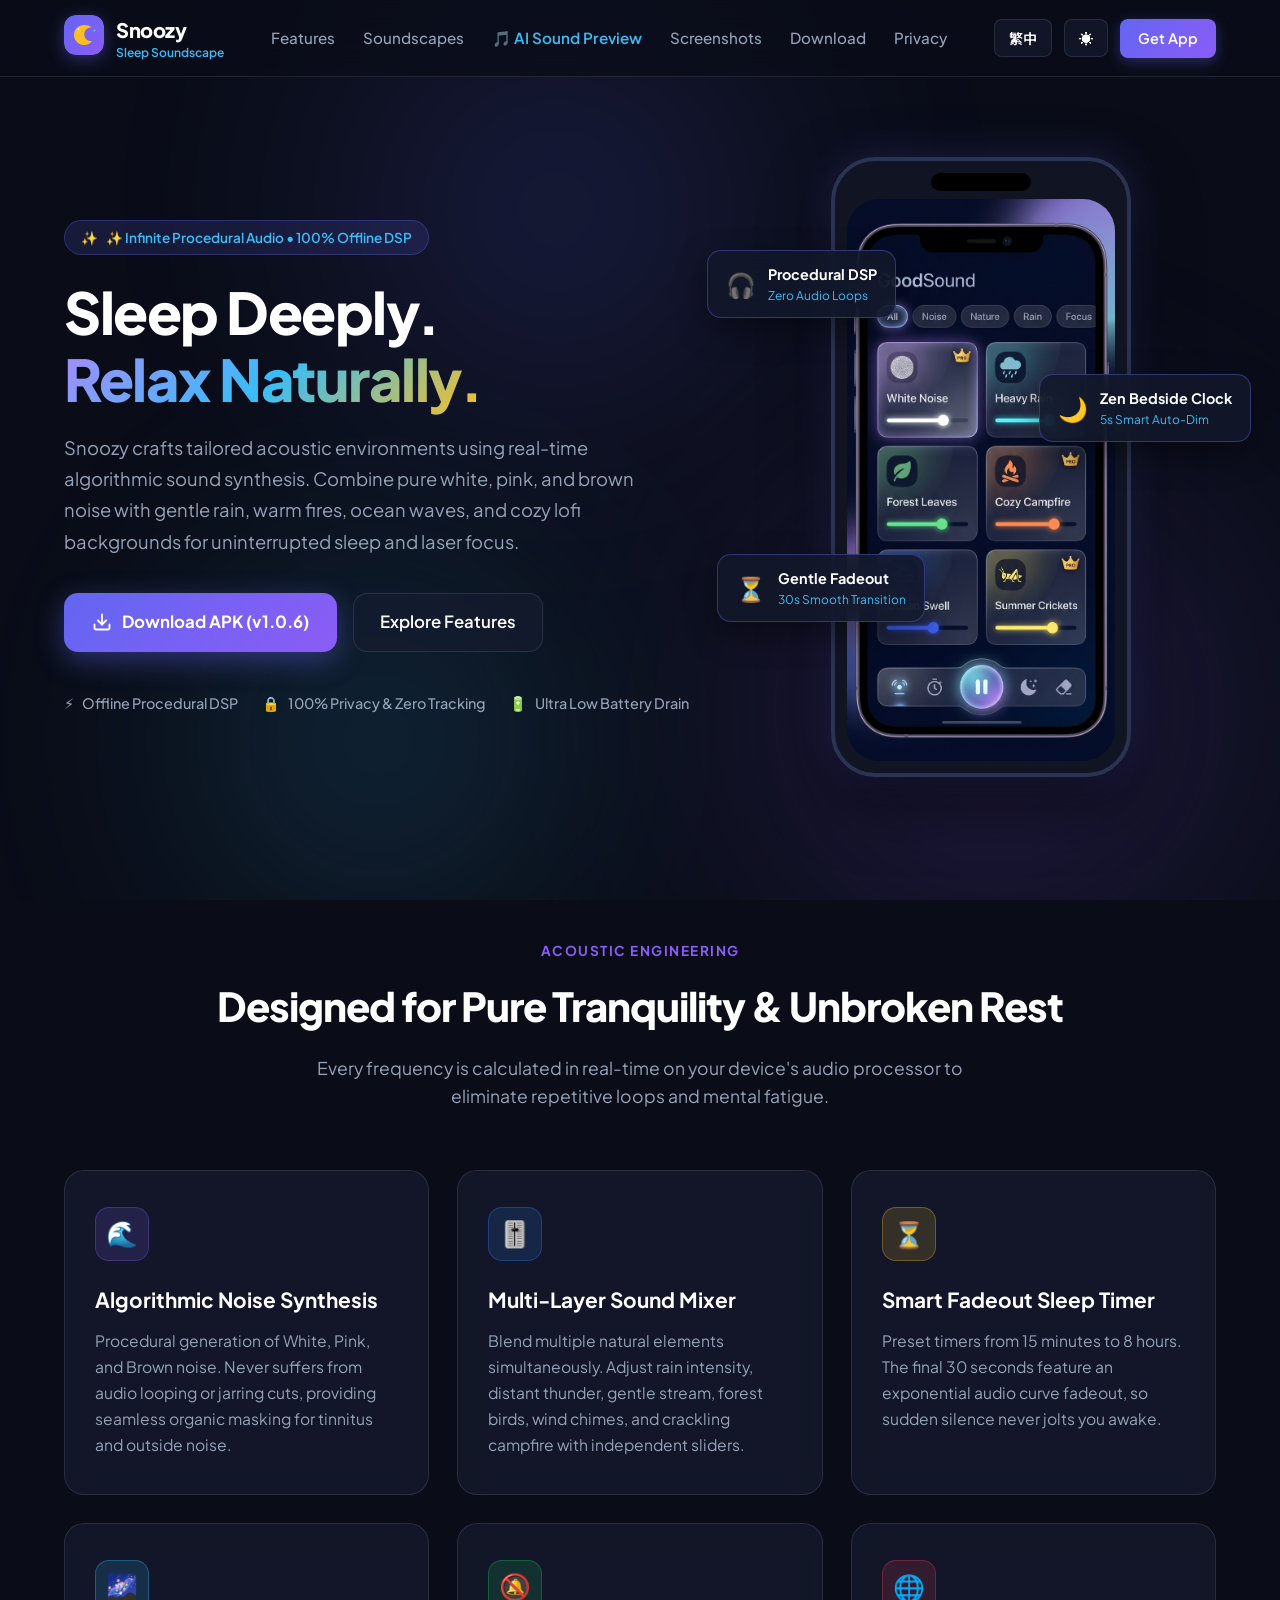
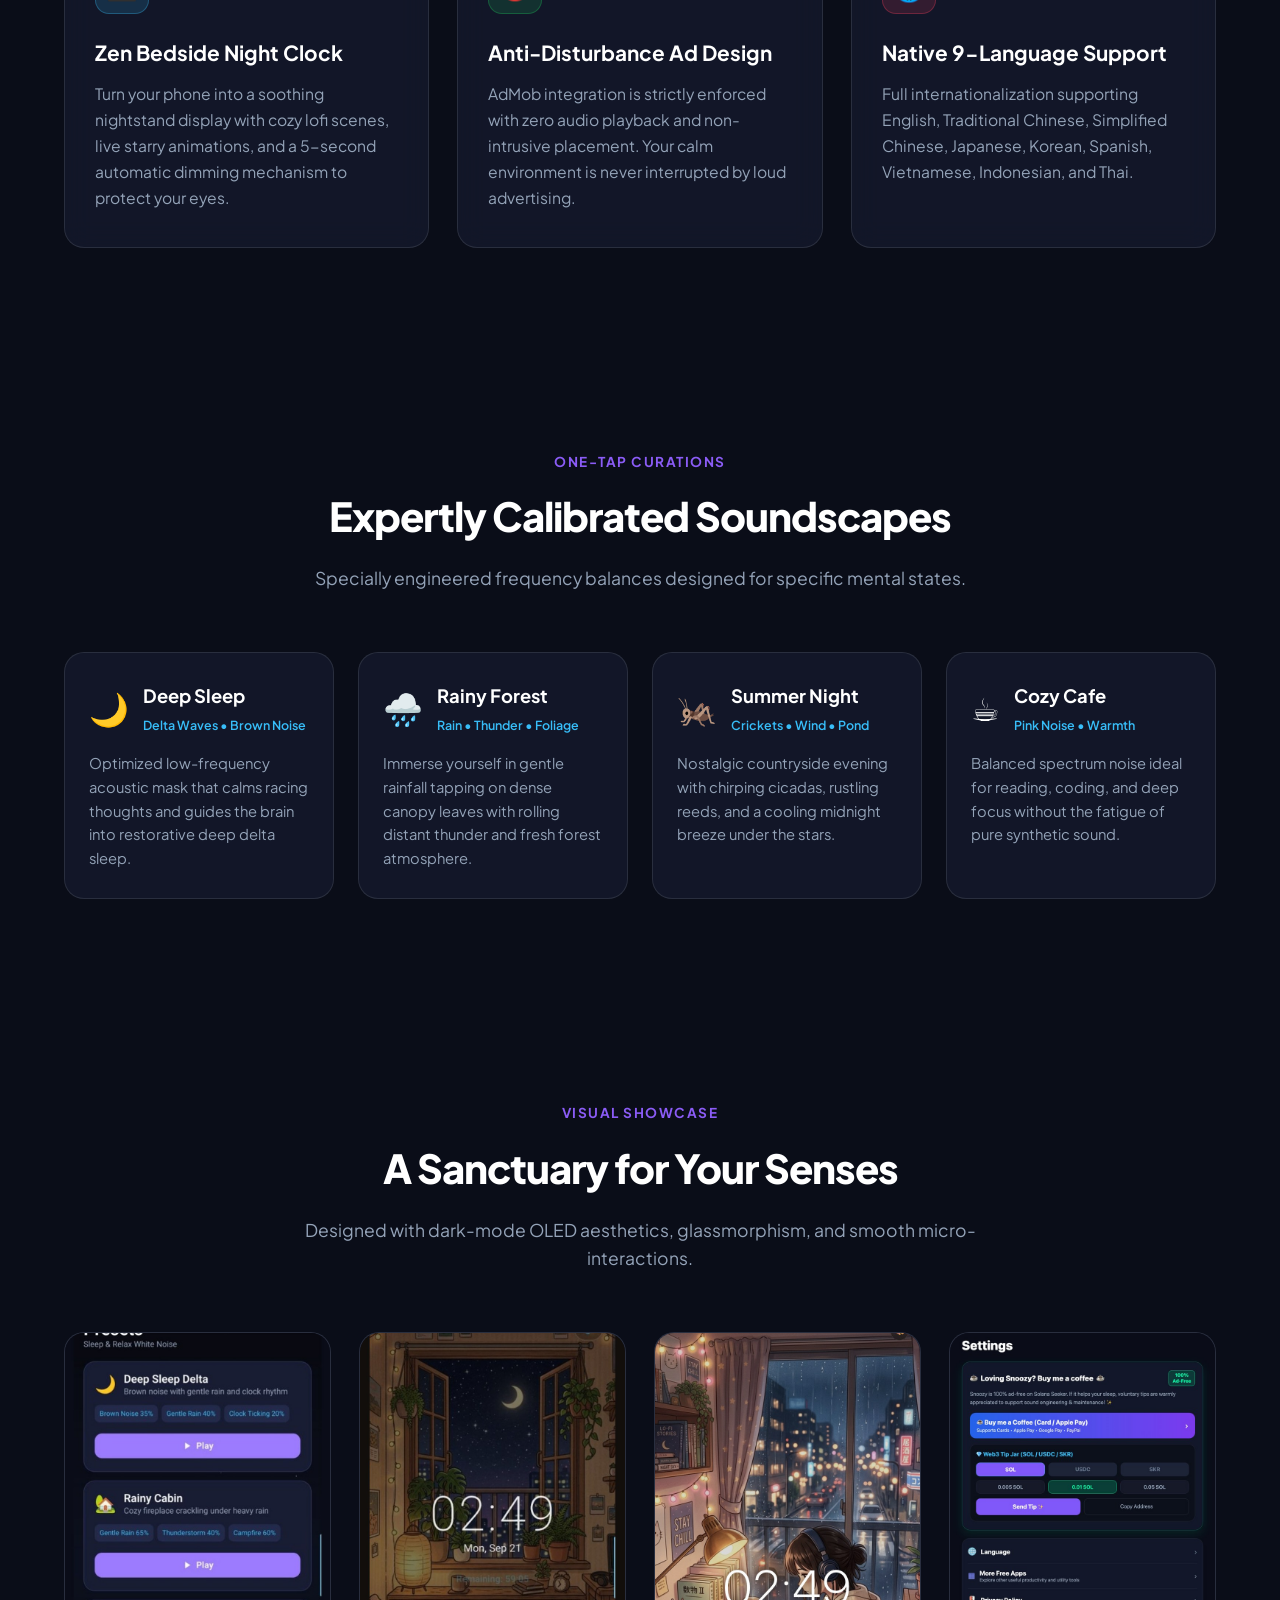
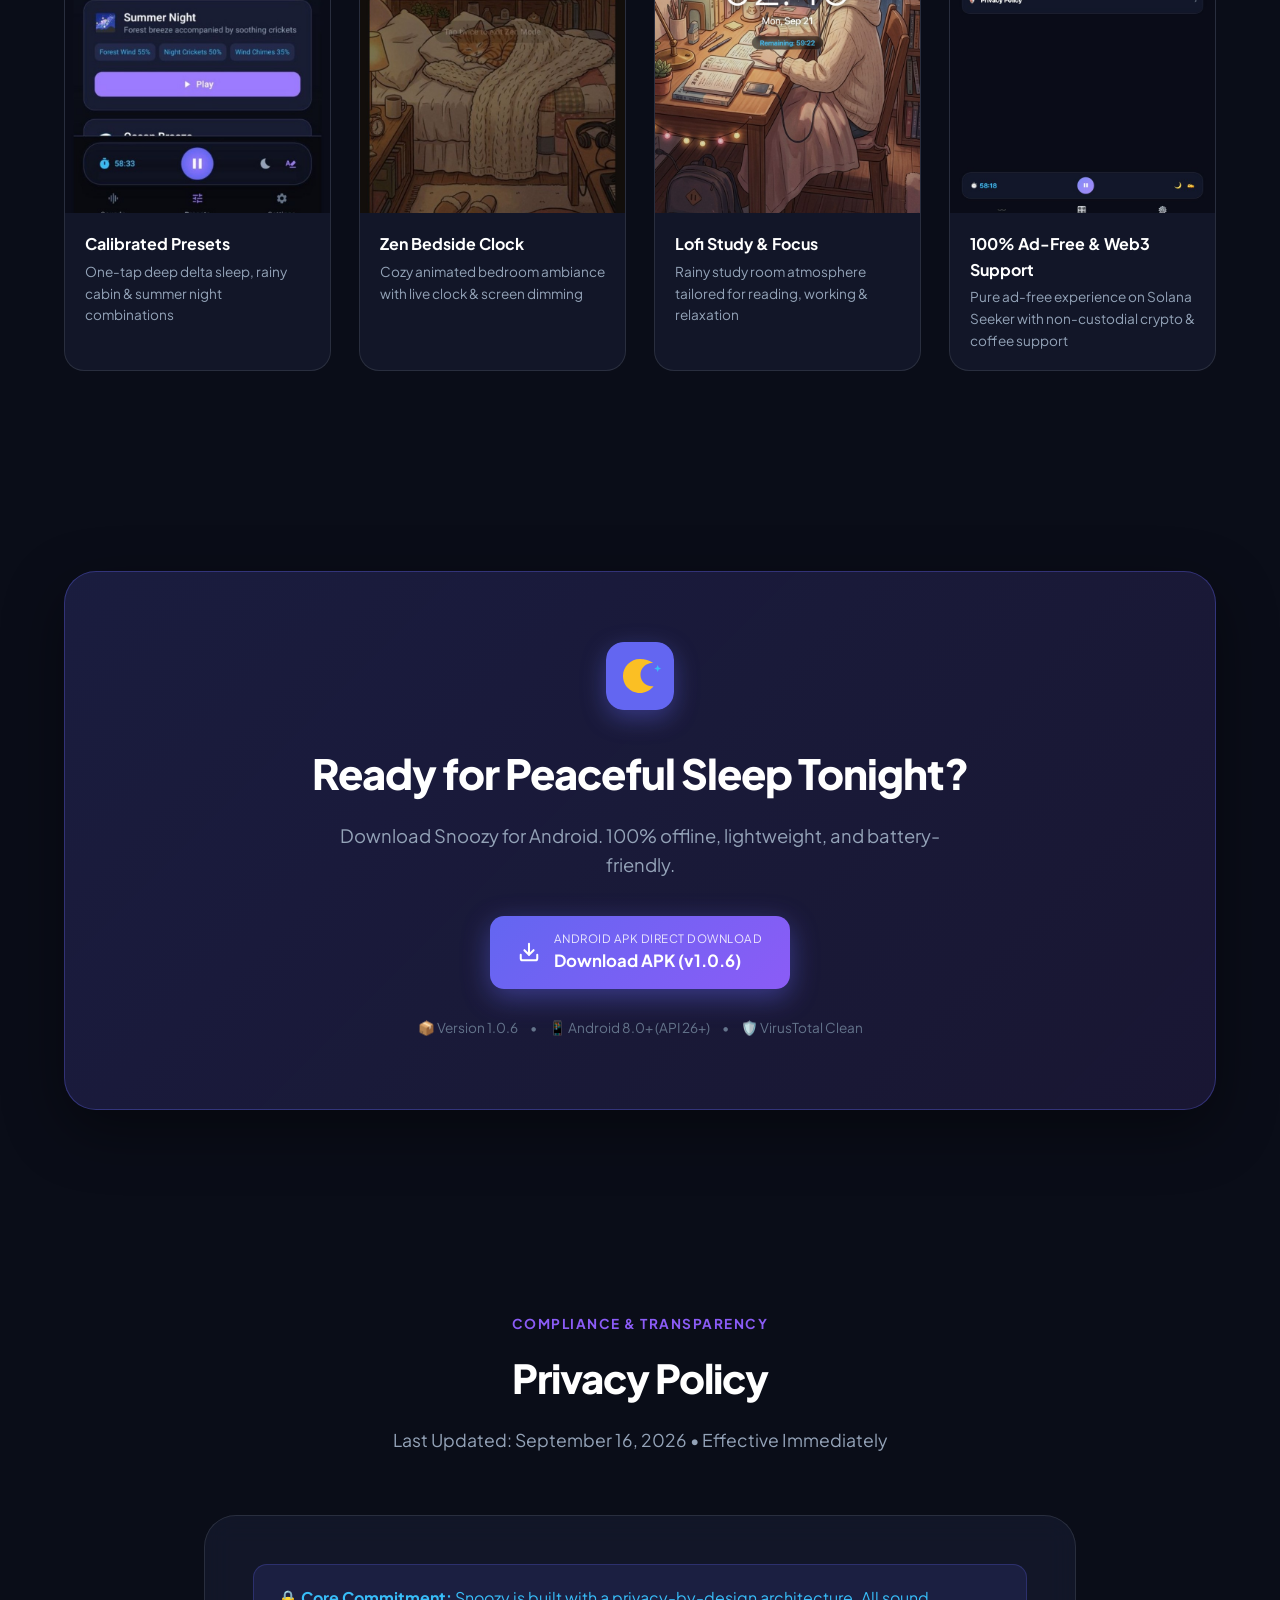
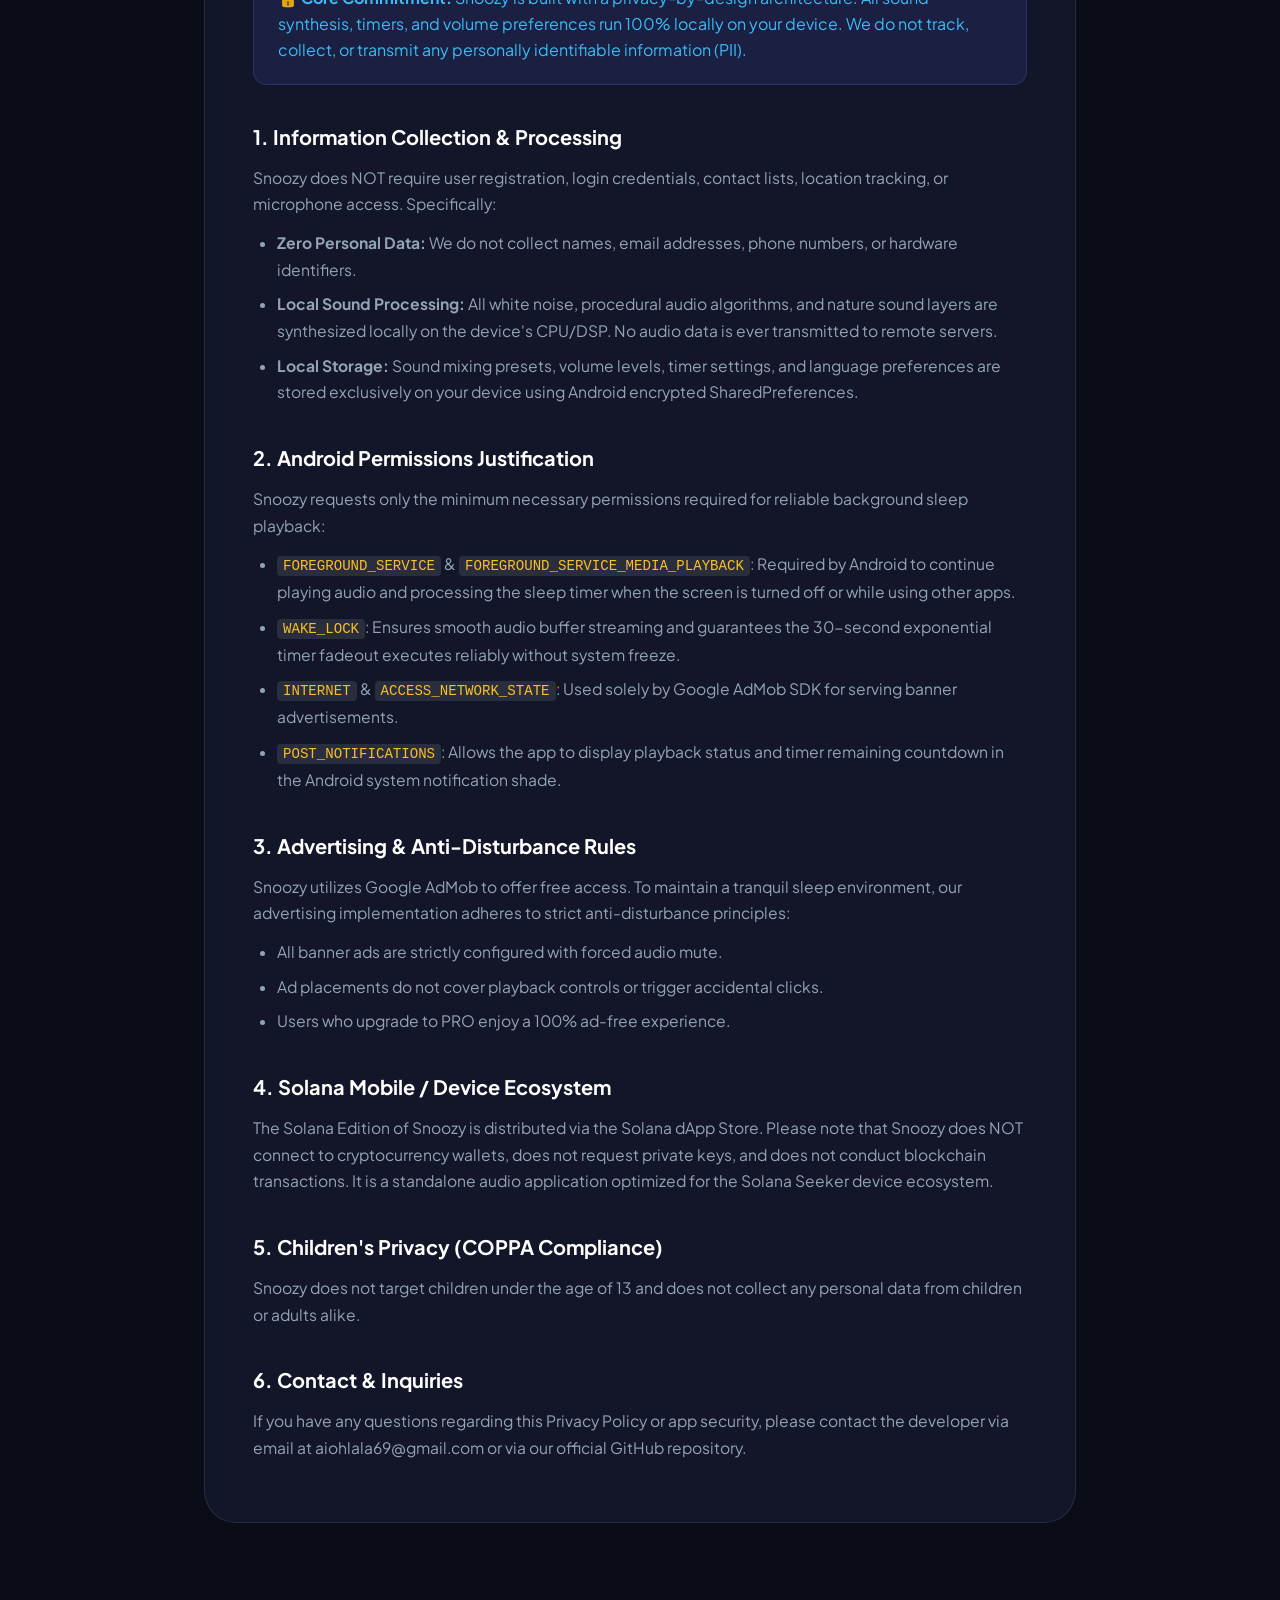
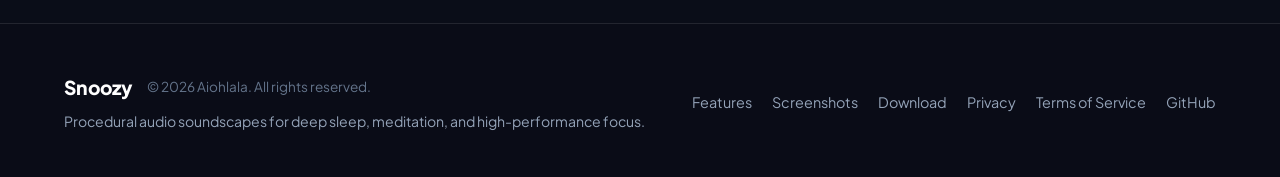
==== commit 8bc2d374: "fix: update support email to correct address aiohlala69@gmail.com" ====
--- a/index.html
+++ b/index.html
@@ -432,7 +432,7 @@
 
           <div class="policy-block">
             <h3 data-i18n="p6Head">6. Contact & Inquiries</h3>
-            <p data-i18n="p6Desc">If you have any questions regarding this Privacy Policy or app security, please contact the developer via email at <a href="mailto:aiohlala.apps@gmail.com" class="privacy-link">aiohlala.apps@gmail.com</a> or via our official GitHub repository.</p>
+            <p data-i18n="p6Desc">If you have any questions regarding this Privacy Policy or app security, please contact the developer via email at <a href="mailto:aiohlala69@gmail.com" class="privacy-link">aiohlala69@gmail.com</a> or via our official GitHub repository.</p>
           </div>
         </div>
       </div>
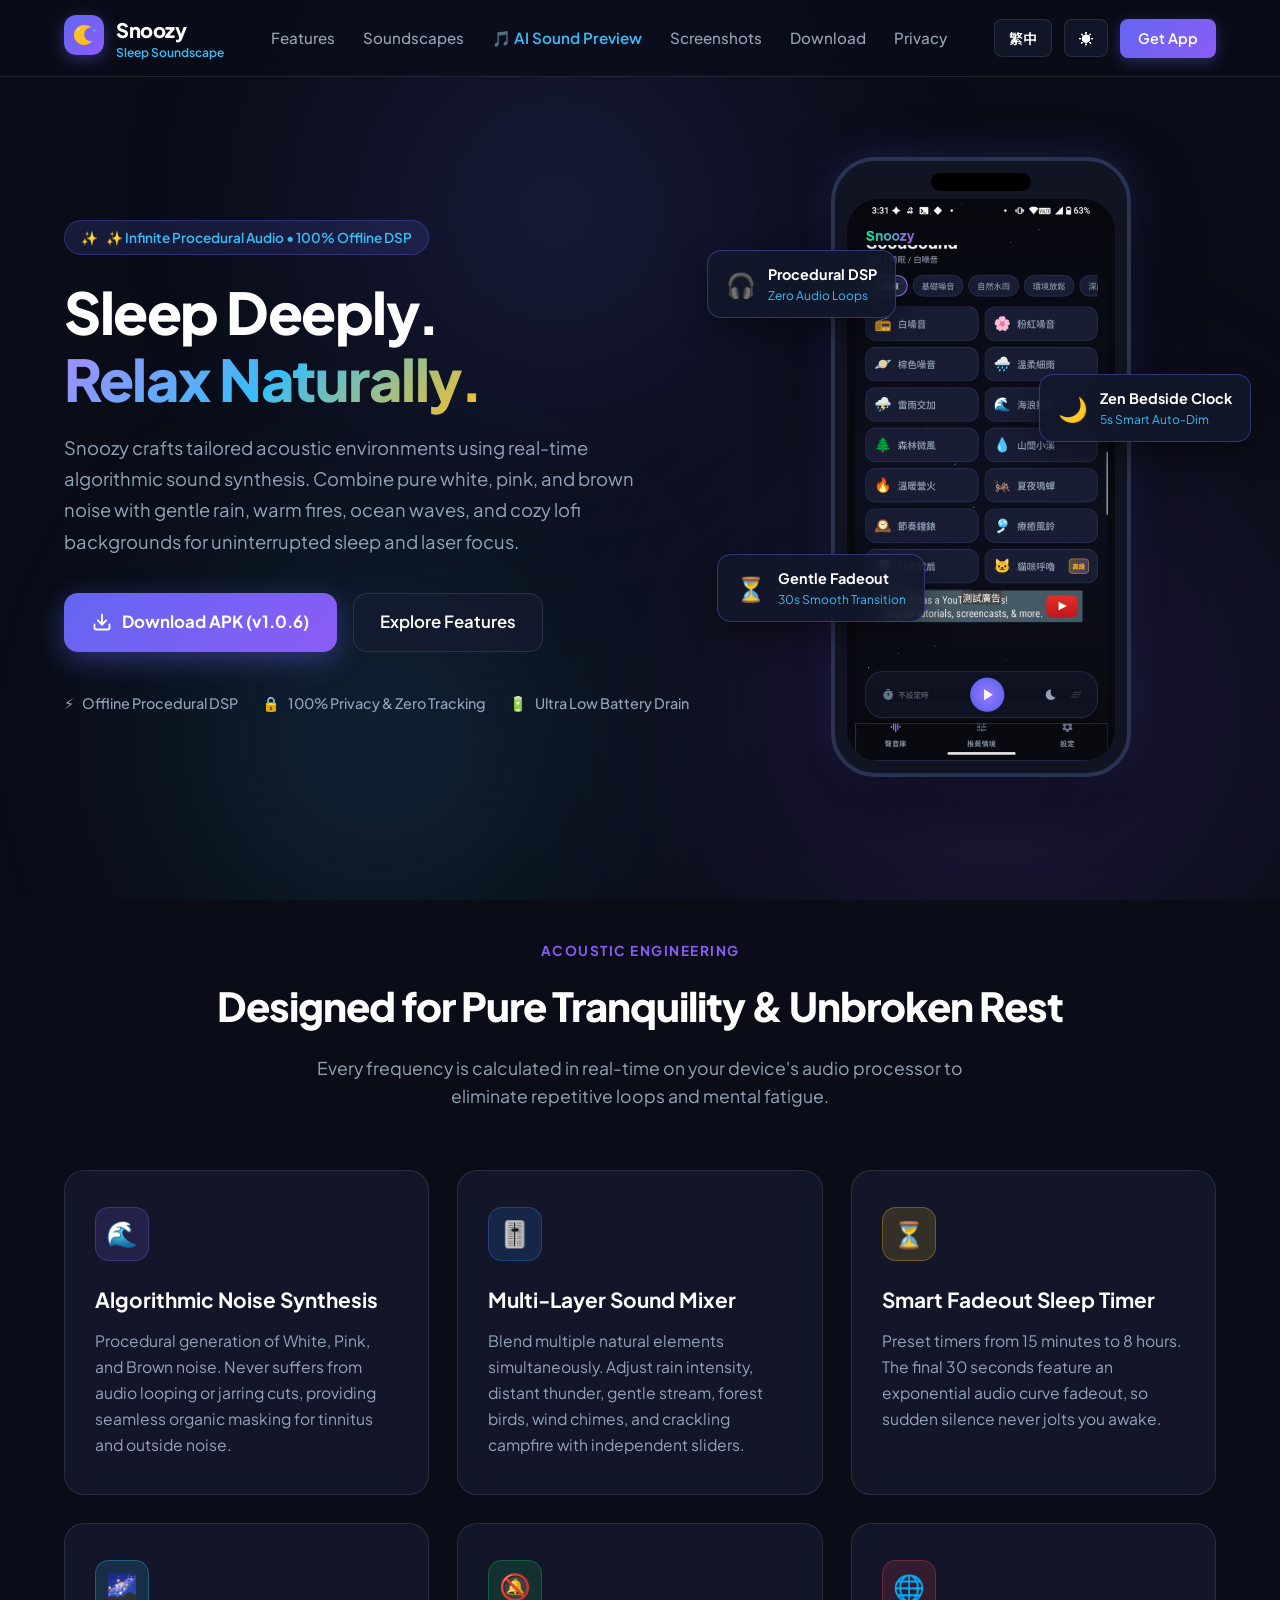
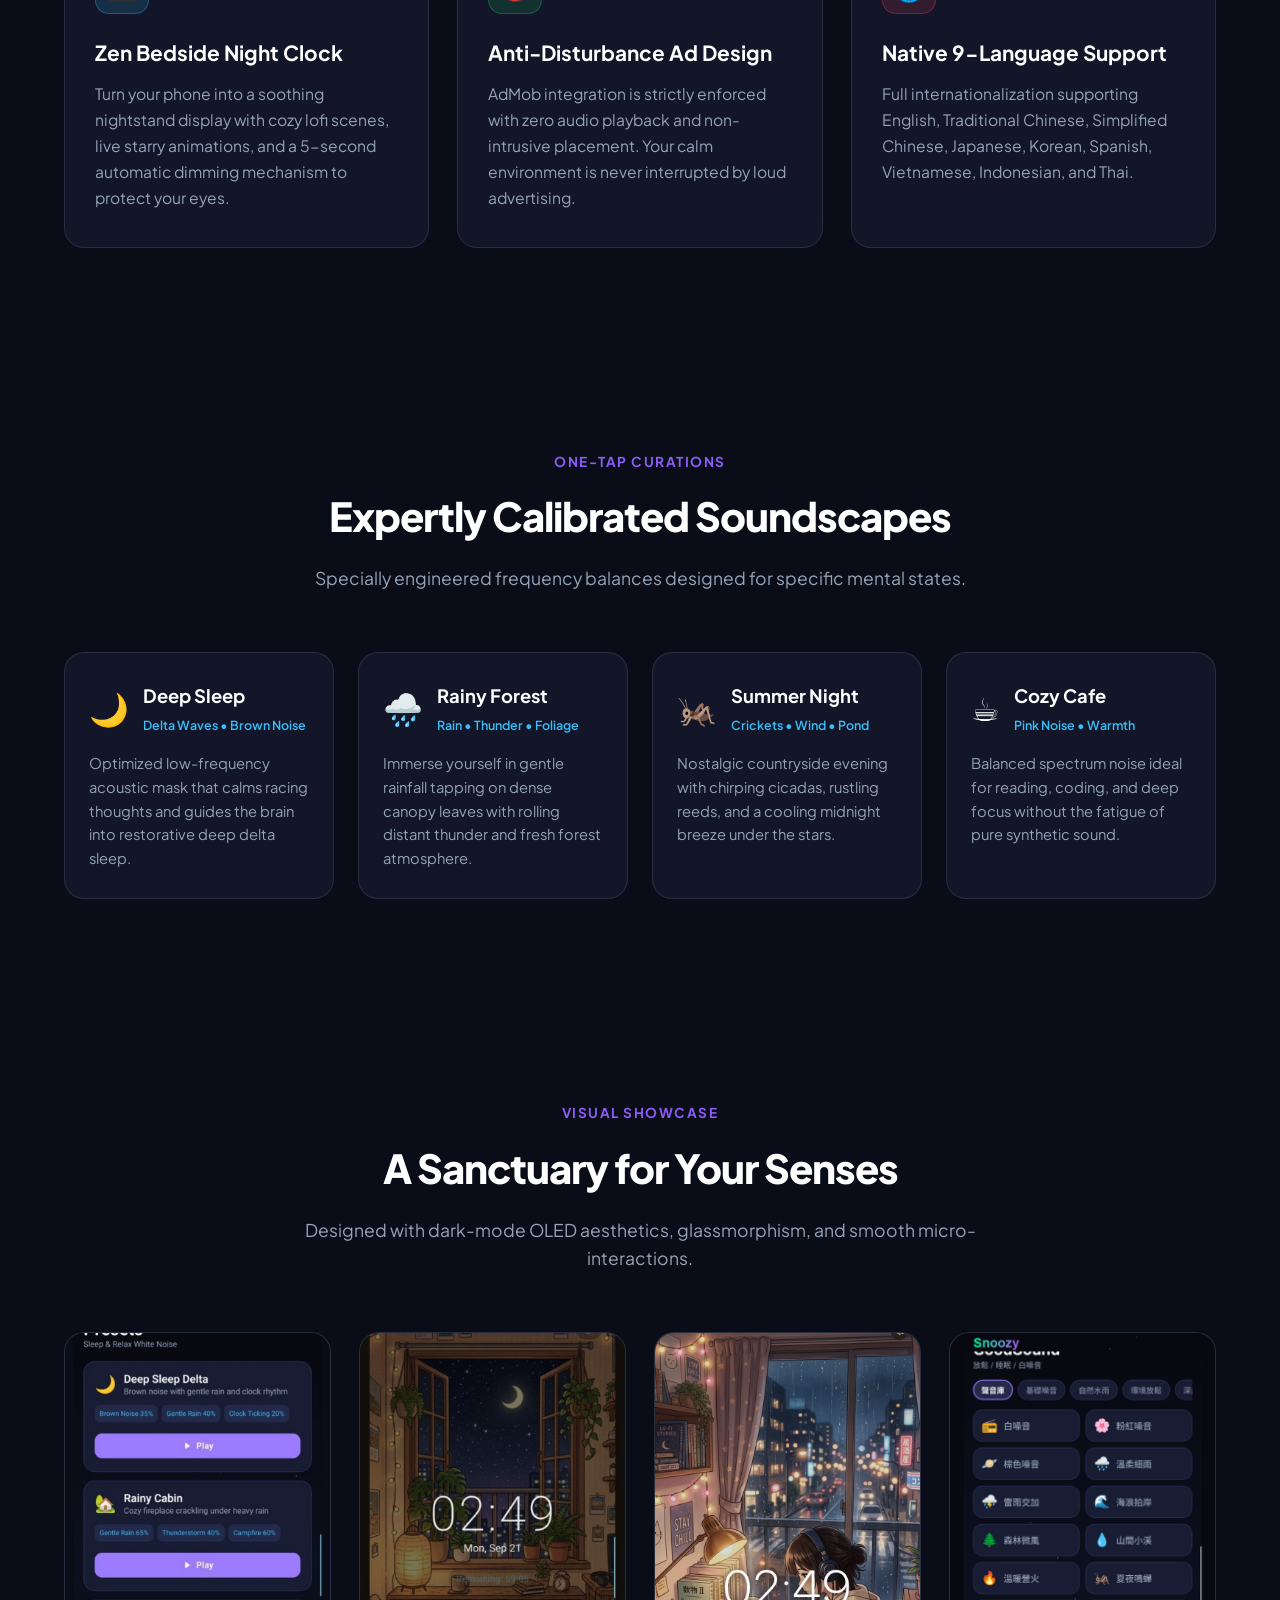
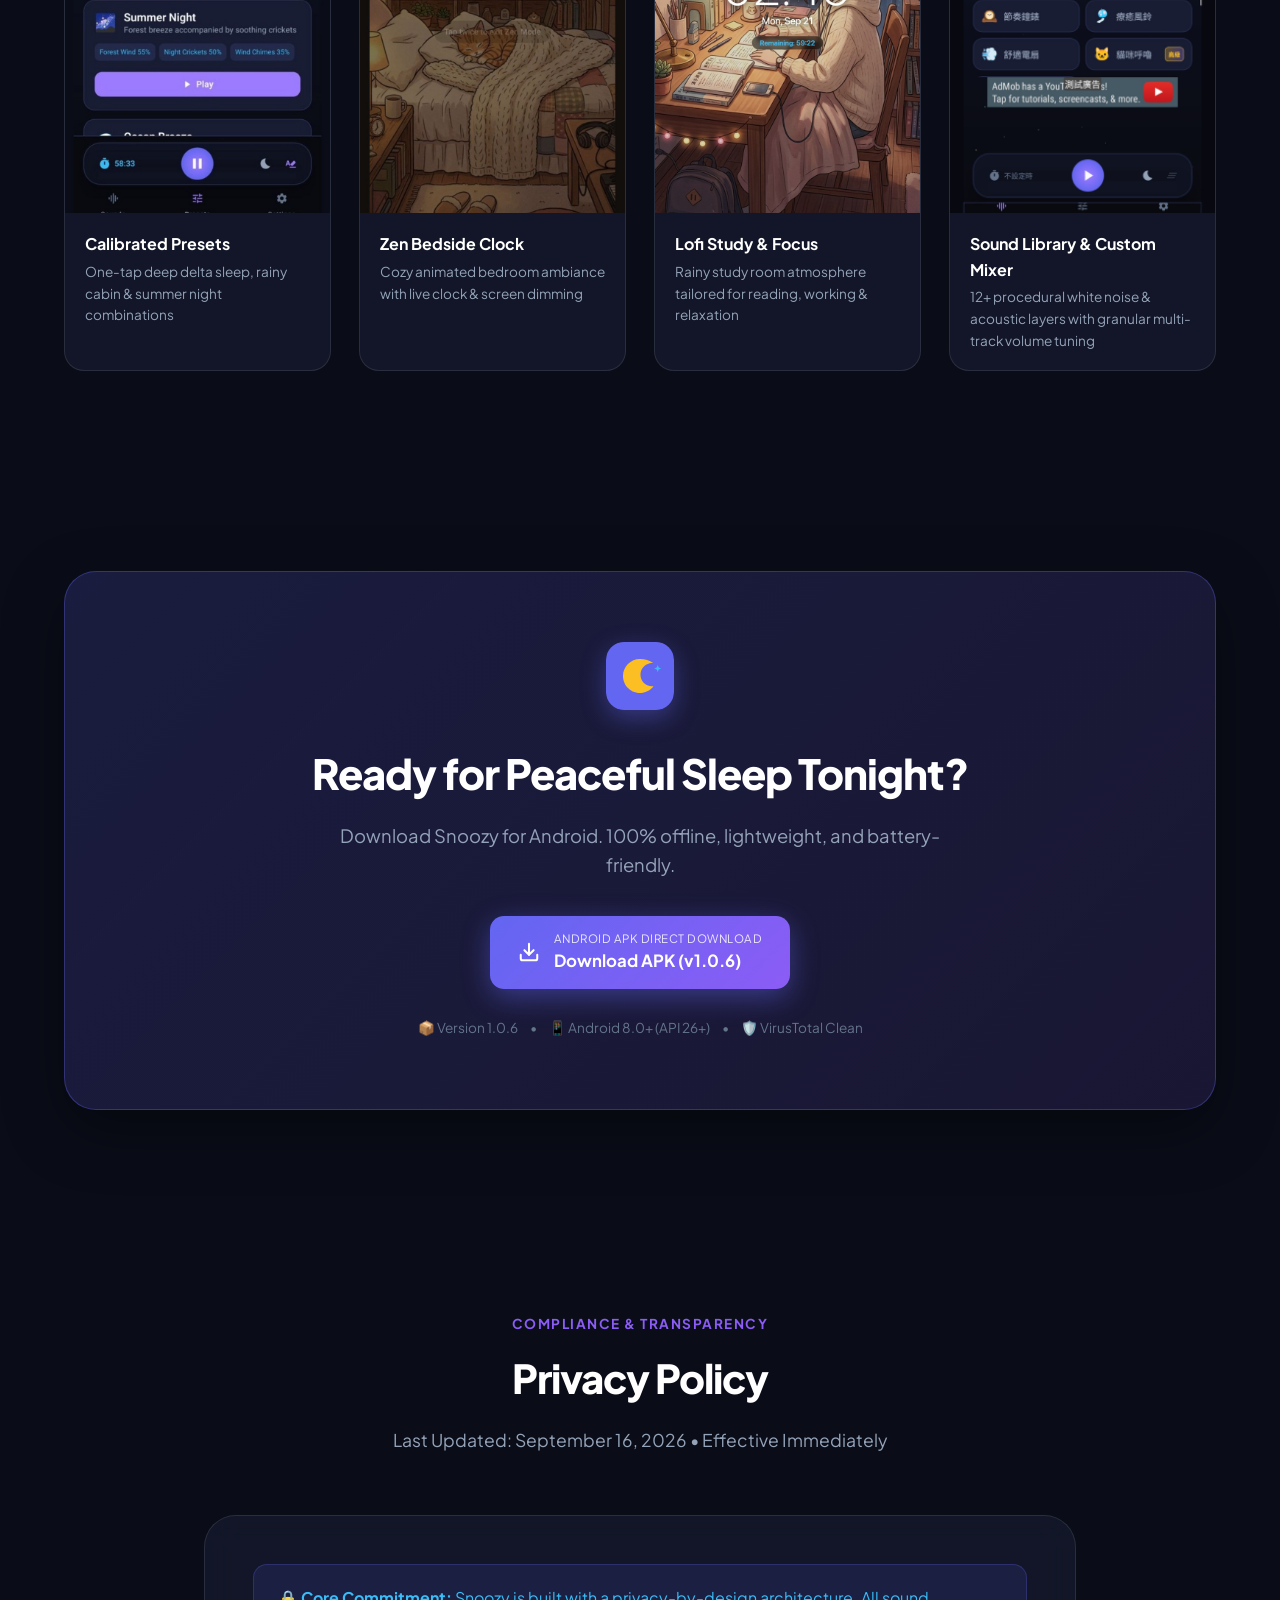
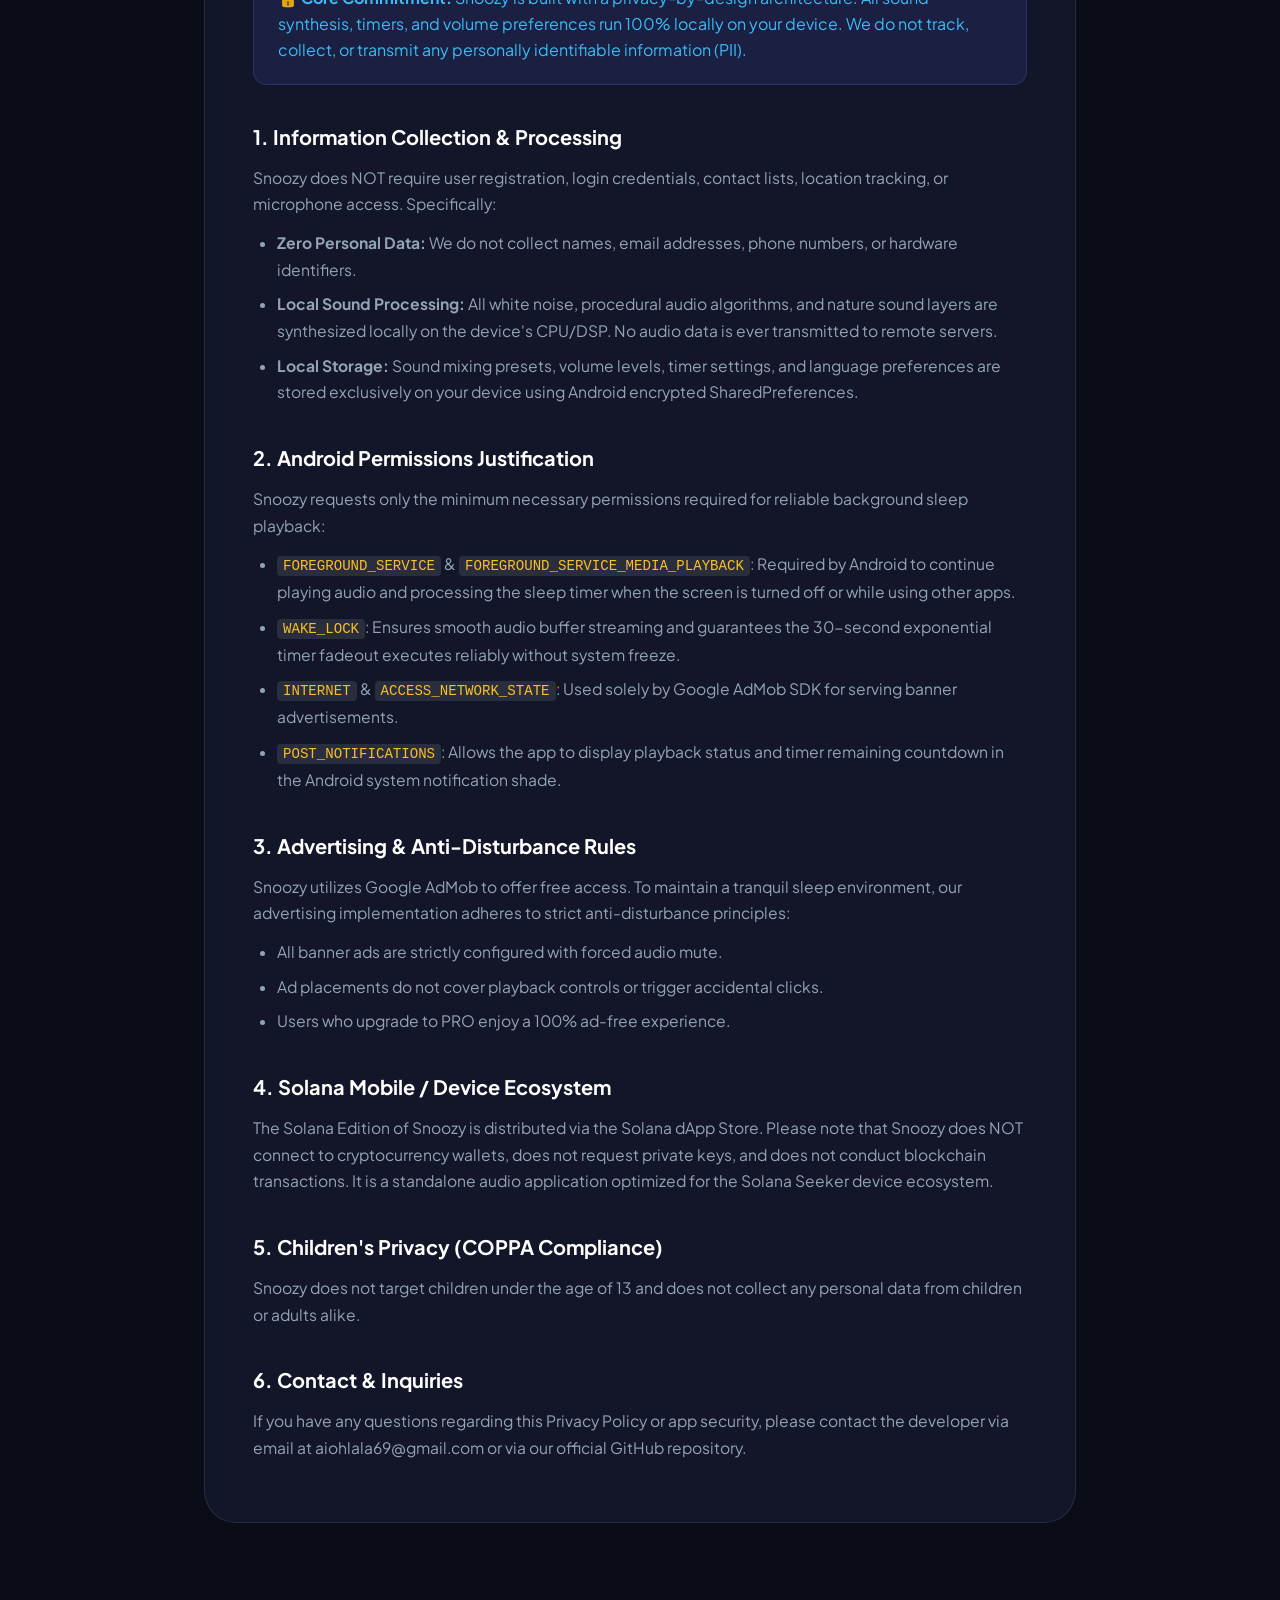
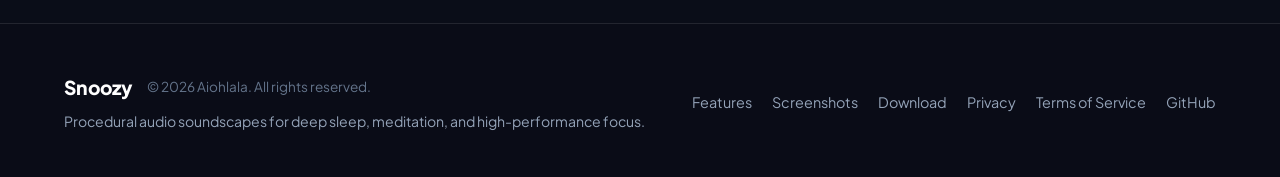
==== commit 170e695f: "feat: update screenshot 4 to real sound library mixer screenshot" ====
--- a/index.html
+++ b/index.html
@@ -318,11 +318,11 @@
 
           <div class="screen-card">
             <div class="screen-img-wrapper">
-              <img src="assets/screenshot-settings.jpg" alt="100% Ad-Free & Web3 Support" loading="lazy">
+              <img src="assets/screenshot-mixer.jpg" alt="Sound Library &amp; Custom Mixer" loading="lazy">
             </div>
             <div class="screen-caption">
-              <strong data-i18n="cap4Title">100% Ad-Free & Web3 Support</strong>
-              <p data-i18n="cap4Desc">Pure ad-free experience on Solana Seeker with non-custodial crypto & coffee support</p>
+              <strong data-i18n="cap4Title">Sound Library &amp; Custom Mixer</strong>
+              <p data-i18n="cap4Desc">12+ procedural white noise &amp; acoustic layers with granular multi-track volume tuning</p>
             </div>
           </div>
         </div>
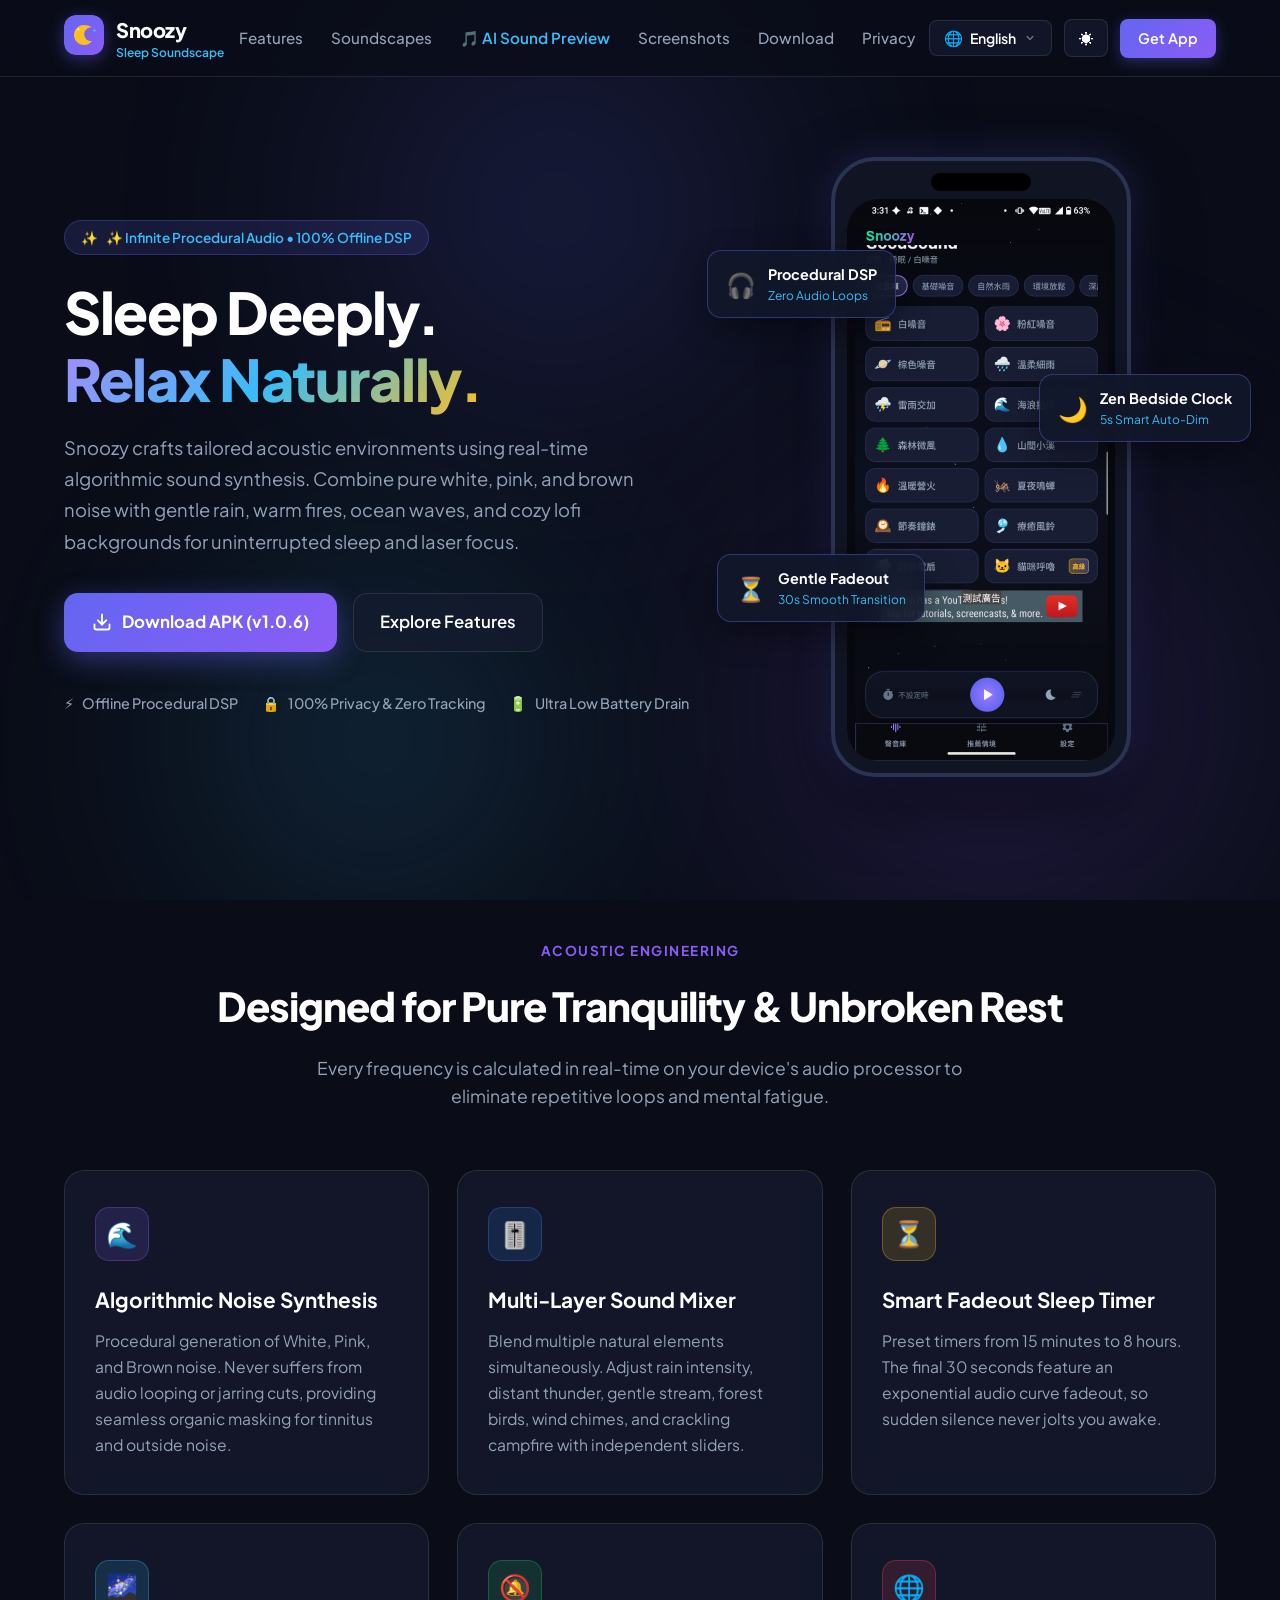
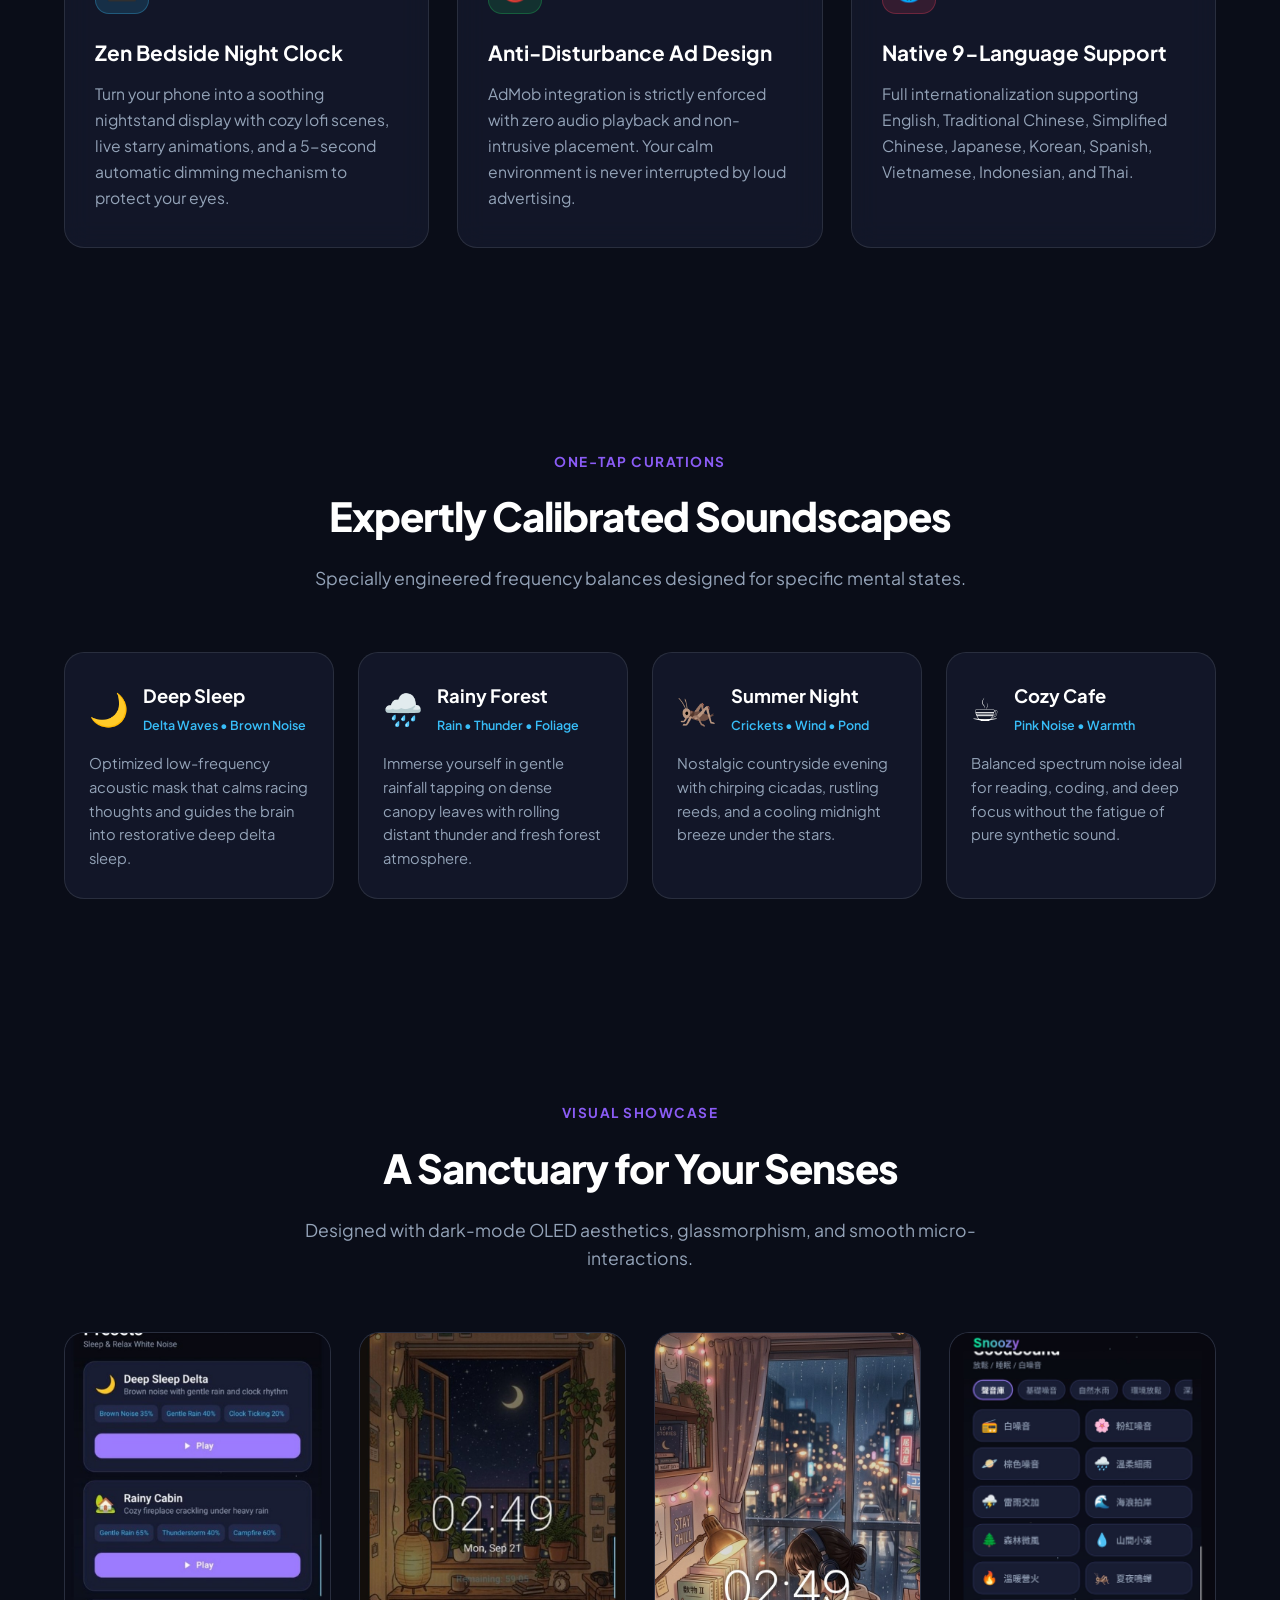
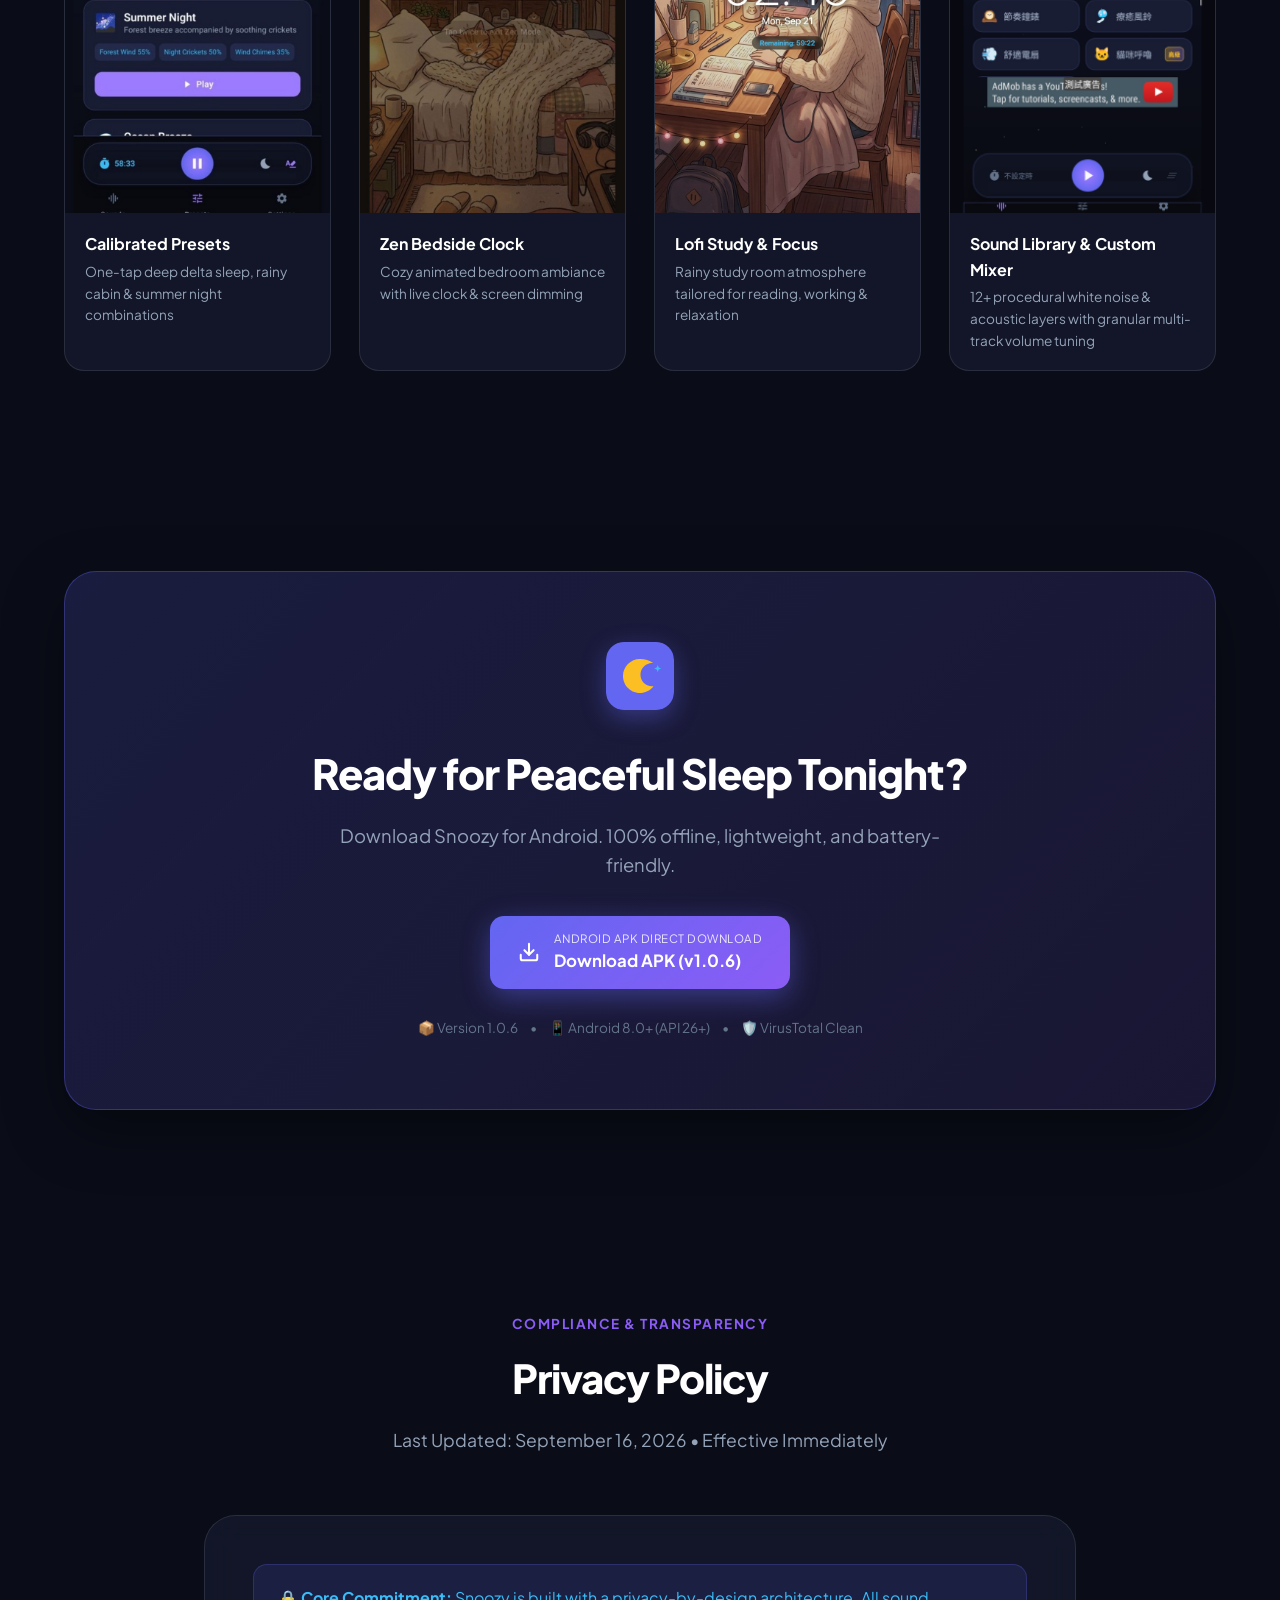
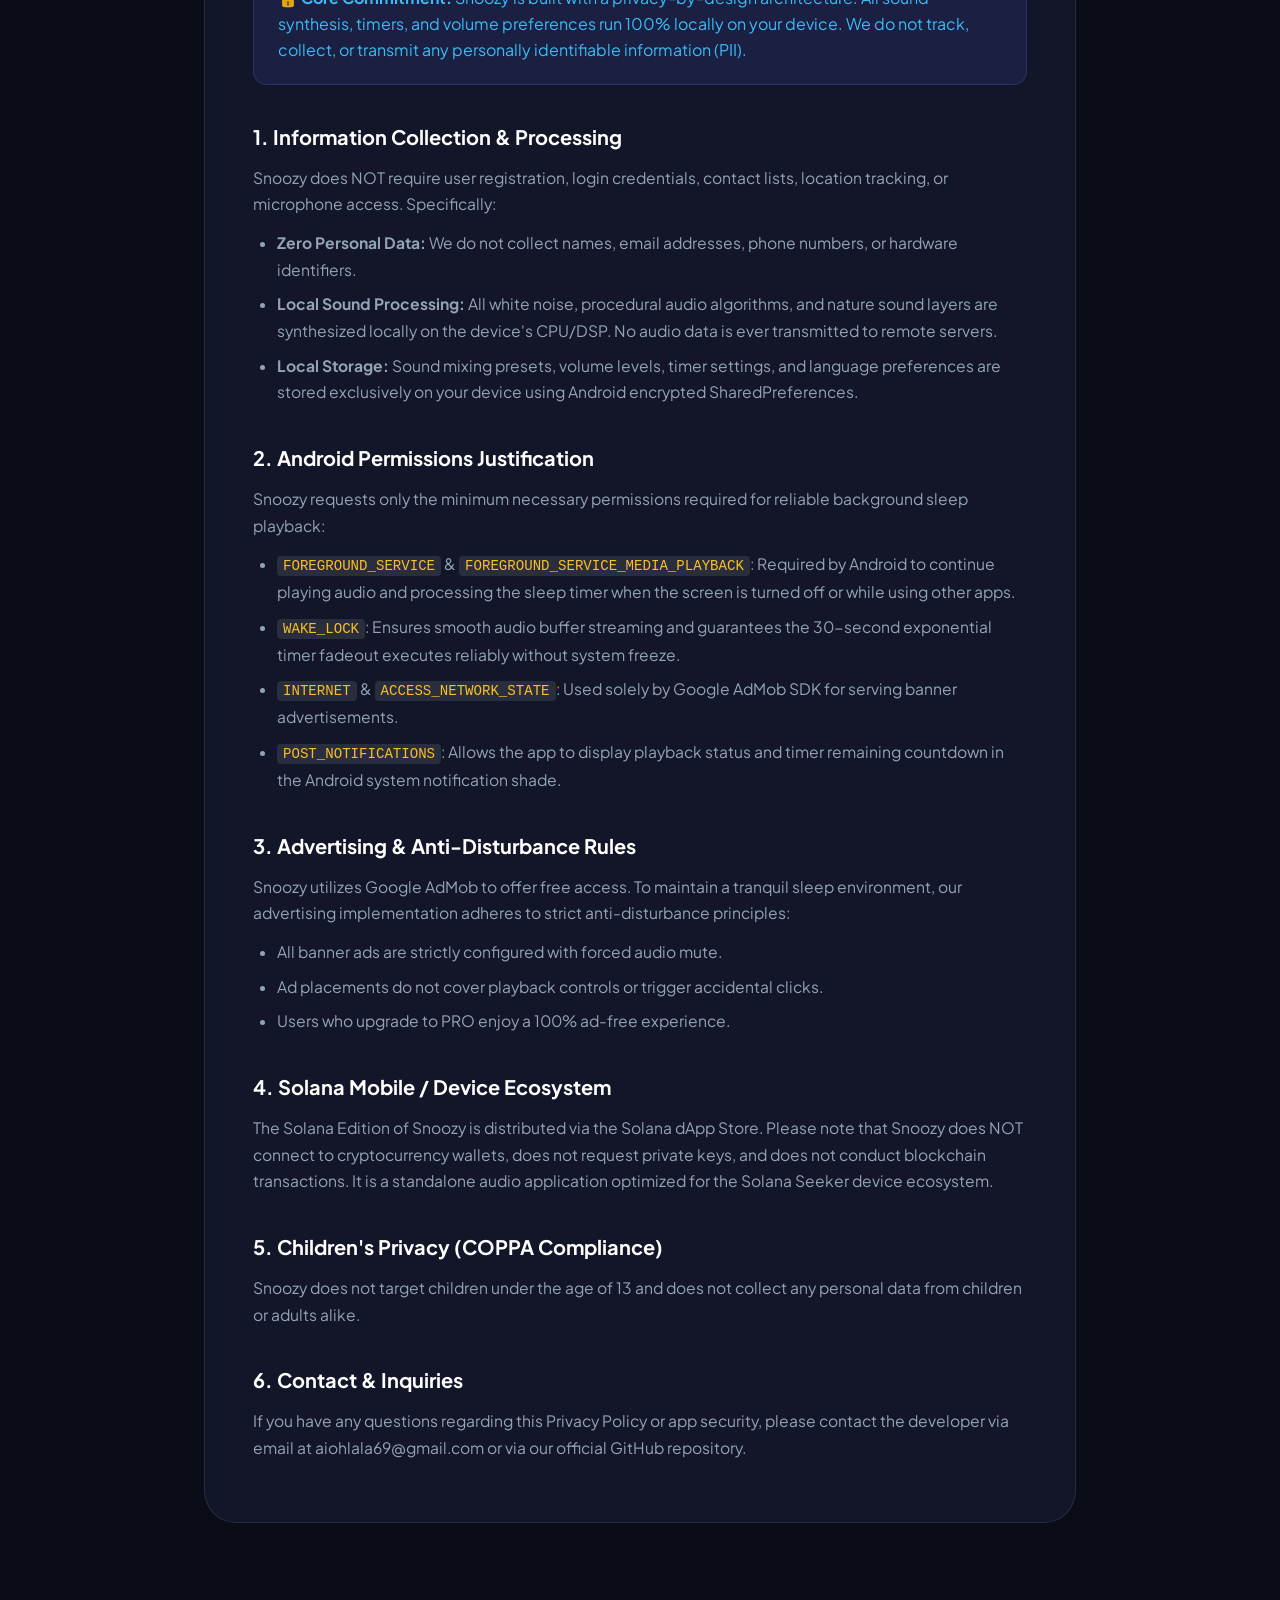
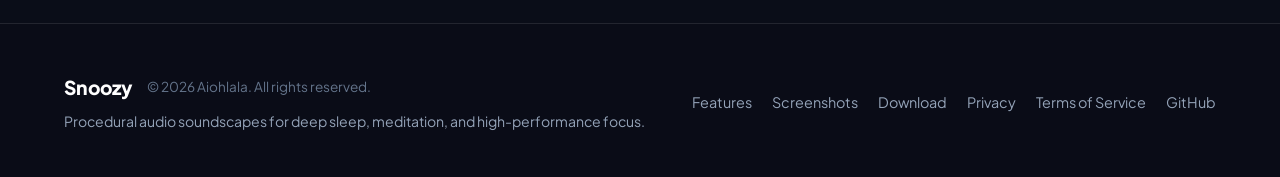
==== commit 6e7543f9: "feat(i18n): add multi-language dropdown selector with Thai language support" ====
--- a/index.html
+++ b/index.html
@@ -13,7 +13,7 @@
   <link rel="icon" type="image/svg+xml" href="data:image/svg+xml,<svg xmlns='http://www.w3.org/2000/svg' viewBox='0 0 100 100'><circle cx='50' cy='50' r='48' fill='%236366F1'/><path d='M50 25c-13.8 0-25 11.2-25 25s11.2 25 25 25c8.2 0 15.5-4 19.9-10.1-8.6 1.4-16.7-4.1-18.7-12.6-2.2-9.4 3.7-18.7 13.1-20.9 1.7-.4 3.4-.5 5-.4-5.3-3.9-12.2-6-19.3-6z' fill='%23FBBF24'/><polygon points='75,34 76.5,37.5 80,39 76.5,40.5 75,44 73.5,40.5 70,39 73.5,37.5' fill='%2338BDF8'/></svg>">
   <link rel="preconnect" href="https://fonts.googleapis.com">
   <link rel="preconnect" href="https://fonts.gstatic.com" crossorigin>
-  <link href="https://fonts.googleapis.com/css2?family=Plus+Jakarta+Sans:wght@300;400;500;600;700;800&family=Noto+Sans+TC:wght@400;500;700;900&display=swap" rel="stylesheet">
+  <link href="https://fonts.googleapis.com/css2?family=Plus+Jakarta+Sans:wght@300;400;500;600;700;800&family=Noto+Sans+TC:wght@400;500;700;900&family=Noto+Sans+Thai:wght@400;500;600;700&display=swap" rel="stylesheet">
   <link rel="stylesheet" href="styles.css">
 </head>
 <body>
@@ -59,7 +59,34 @@
       </nav>
 
       <div class="nav-controls">
-        <button type="button" class="btn-toggle-lang" id="lang-toggle" aria-label="Toggle Language">繁中</button>
+        <!-- Language Selector Dropdown -->
+        <div class="lang-dropdown-wrapper" id="lang-dropdown-wrapper">
+          <button type="button" class="btn-toggle-lang" id="lang-menu-btn" aria-haspopup="listbox" aria-expanded="false" aria-label="Select Language">
+            <span class="lang-icon">🌐</span>
+            <span class="lang-current-label" id="lang-current-label">English</span>
+            <svg class="lang-arrow" viewBox="0 0 20 20" fill="currentColor" width="14" height="14" aria-hidden="true">
+              <path fill-rule="evenodd" d="M5.293 7.293a1 1 0 011.414 0L10 10.586l3.293-3.293a1 1 0 111.414 1.414l-4 4a1 1 0 01-1.414 0l-4-4a1 1 0 010-1.414z" clip-rule="evenodd" />
+            </svg>
+          </button>
+          <div class="lang-dropdown-menu" id="lang-dropdown-menu" role="listbox" aria-label="Language options">
+            <button type="button" class="lang-option" data-lang="en" role="option">
+              <span class="lang-badge">EN</span>
+              <span class="lang-name">English</span>
+              <span class="lang-check" aria-hidden="true">✓</span>
+            </button>
+            <button type="button" class="lang-option" data-lang="zh" role="option">
+              <span class="lang-badge">繁中</span>
+              <span class="lang-name">繁體中文</span>
+              <span class="lang-check" aria-hidden="true">✓</span>
+            </button>
+            <button type="button" class="lang-option" data-lang="th" role="option">
+              <span class="lang-badge">ไทย</span>
+              <span class="lang-name">ภาษาไทย (Thai)</span>
+              <span class="lang-check" aria-hidden="true">✓</span>
+            </button>
+          </div>
+        </div>
+
         <button type="button" class="btn-toggle-theme" id="theme-toggle" aria-label="Toggle Theme">🌙</button>
         <a href="#download" class="btn-nav-download" data-i18n="navGetApp">Get App</a>
       </div>
--- a/styles.css
+++ b/styles.css
@@ -12,7 +12,7 @@
   --accent-cyan: #38BDF8;
   --accent-gold: #FBBF24;
   --accent-pink: #F43F5E;
-  --font-sans: 'Plus Jakarta Sans', 'Noto Sans TC', system-ui, -apple-system, sans-serif;
+  --font-sans: 'Plus Jakarta Sans', 'Noto Sans TC', 'Noto Sans Thai', system-ui, -apple-system, sans-serif;
   --radius-sm: 8px;
   --radius-md: 14px;
   --radius-lg: 20px;
@@ -213,6 +213,151 @@
   border-color: var(--border-highlight);
 }
 
+/* Language Dropdown Menu */
+.lang-dropdown-wrapper {
+  position: relative;
+  display: inline-block;
+}
+
+.lang-dropdown-wrapper .btn-toggle-lang {
+  display: inline-flex;
+  align-items: center;
+  gap: 7px;
+  user-select: none;
+}
+
+.lang-dropdown-wrapper.active .btn-toggle-lang {
+  background: var(--bg-card-hover);
+  border-color: var(--border-highlight);
+  box-shadow: 0 0 16px rgba(99, 102, 241, 0.25);
+}
+
+.lang-icon {
+  font-size: 0.95rem;
+  line-height: 1;
+}
+
+.lang-current-label {
+  font-size: 0.88rem;
+  font-weight: 600;
+}
+
+.lang-arrow {
+  transition: transform 0.25s cubic-bezier(0.16, 1, 0.3, 1);
+  color: var(--text-muted);
+  flex-shrink: 0;
+}
+
+.lang-dropdown-wrapper.active .lang-arrow {
+  transform: rotate(180deg);
+  color: var(--accent-cyan);
+}
+
+.lang-dropdown-menu {
+  position: absolute;
+  top: calc(100% + 8px);
+  right: 0;
+  min-width: 175px;
+  background: rgba(18, 24, 43, 0.96);
+  backdrop-filter: blur(20px);
+  -webkit-backdrop-filter: blur(20px);
+  border: 1px solid var(--border-color);
+  border-radius: var(--radius-md);
+  box-shadow: 0 16px 40px rgba(0, 0, 0, 0.5), 0 0 20px rgba(99, 102, 241, 0.15);
+  padding: 6px;
+  display: none;
+  flex-direction: column;
+  gap: 4px;
+  z-index: 150;
+  transform-origin: top right;
+}
+
+[data-theme="light"] .lang-dropdown-menu {
+  background: rgba(255, 255, 255, 0.96);
+  border-color: rgba(0, 0, 0, 0.1);
+  box-shadow: 0 12px 32px rgba(0, 0, 0, 0.12);
+}
+
+.lang-dropdown-wrapper.active .lang-dropdown-menu {
+  display: flex;
+  animation: menuAppear 0.2s cubic-bezier(0.16, 1, 0.3, 1);
+}
+
+@keyframes menuAppear {
+  from {
+    opacity: 0;
+    transform: scale(0.95) translateY(-6px);
+  }
+  to {
+    opacity: 1;
+    transform: scale(1) translateY(0);
+  }
+}
+
+.lang-option {
+  display: flex;
+  align-items: center;
+  gap: 10px;
+  width: 100%;
+  padding: 9px 12px;
+  background: transparent;
+  border: none;
+  border-radius: var(--radius-sm);
+  color: var(--text-secondary);
+  font-family: inherit;
+  font-size: 0.88rem;
+  font-weight: 500;
+  cursor: pointer;
+  text-align: left;
+  transition: var(--transition);
+}
+
+.lang-option:hover {
+  background: rgba(99, 102, 241, 0.15);
+  color: var(--text-primary);
+}
+
+.lang-option.selected {
+  background: rgba(99, 102, 241, 0.22);
+  color: var(--accent-cyan);
+  font-weight: 600;
+}
+
+.lang-badge {
+  font-size: 0.72rem;
+  font-weight: 700;
+  padding: 2px 7px;
+  border-radius: 4px;
+  background: rgba(255, 255, 255, 0.08);
+  color: var(--text-muted);
+  min-width: 32px;
+  text-align: center;
+}
+
+[data-theme="light"] .lang-badge {
+  background: rgba(0, 0, 0, 0.06);
+}
+
+.lang-option.selected .lang-badge {
+  background: rgba(56, 189, 248, 0.2);
+  color: var(--accent-cyan);
+}
+
+.lang-name {
+  flex-grow: 1;
+}
+
+.lang-check {
+  font-size: 0.85rem;
+  opacity: 0;
+  color: var(--accent-cyan);
+  font-weight: bold;
+}
+
+.lang-option.selected .lang-check {
+  opacity: 1;
+}
+
 .btn-nav-download {
   background: linear-gradient(135deg, var(--accent-indigo), var(--accent-purple));
   color: #FFF;
@@ -907,3 +1052,23 @@
     padding: 28px 20px;
   }
 }
+
+@media (max-width: 480px) {
+  .nav-container {
+    padding: 12px 14px;
+  }
+  .nav-controls {
+    gap: 8px;
+  }
+  .brand-sub {
+    display: none;
+  }
+  .lang-dropdown-wrapper .btn-toggle-lang {
+    padding: 7px 10px;
+    gap: 5px;
+  }
+  .btn-nav-download {
+    padding: 7px 12px;
+    font-size: 0.82rem;
+  }
+}
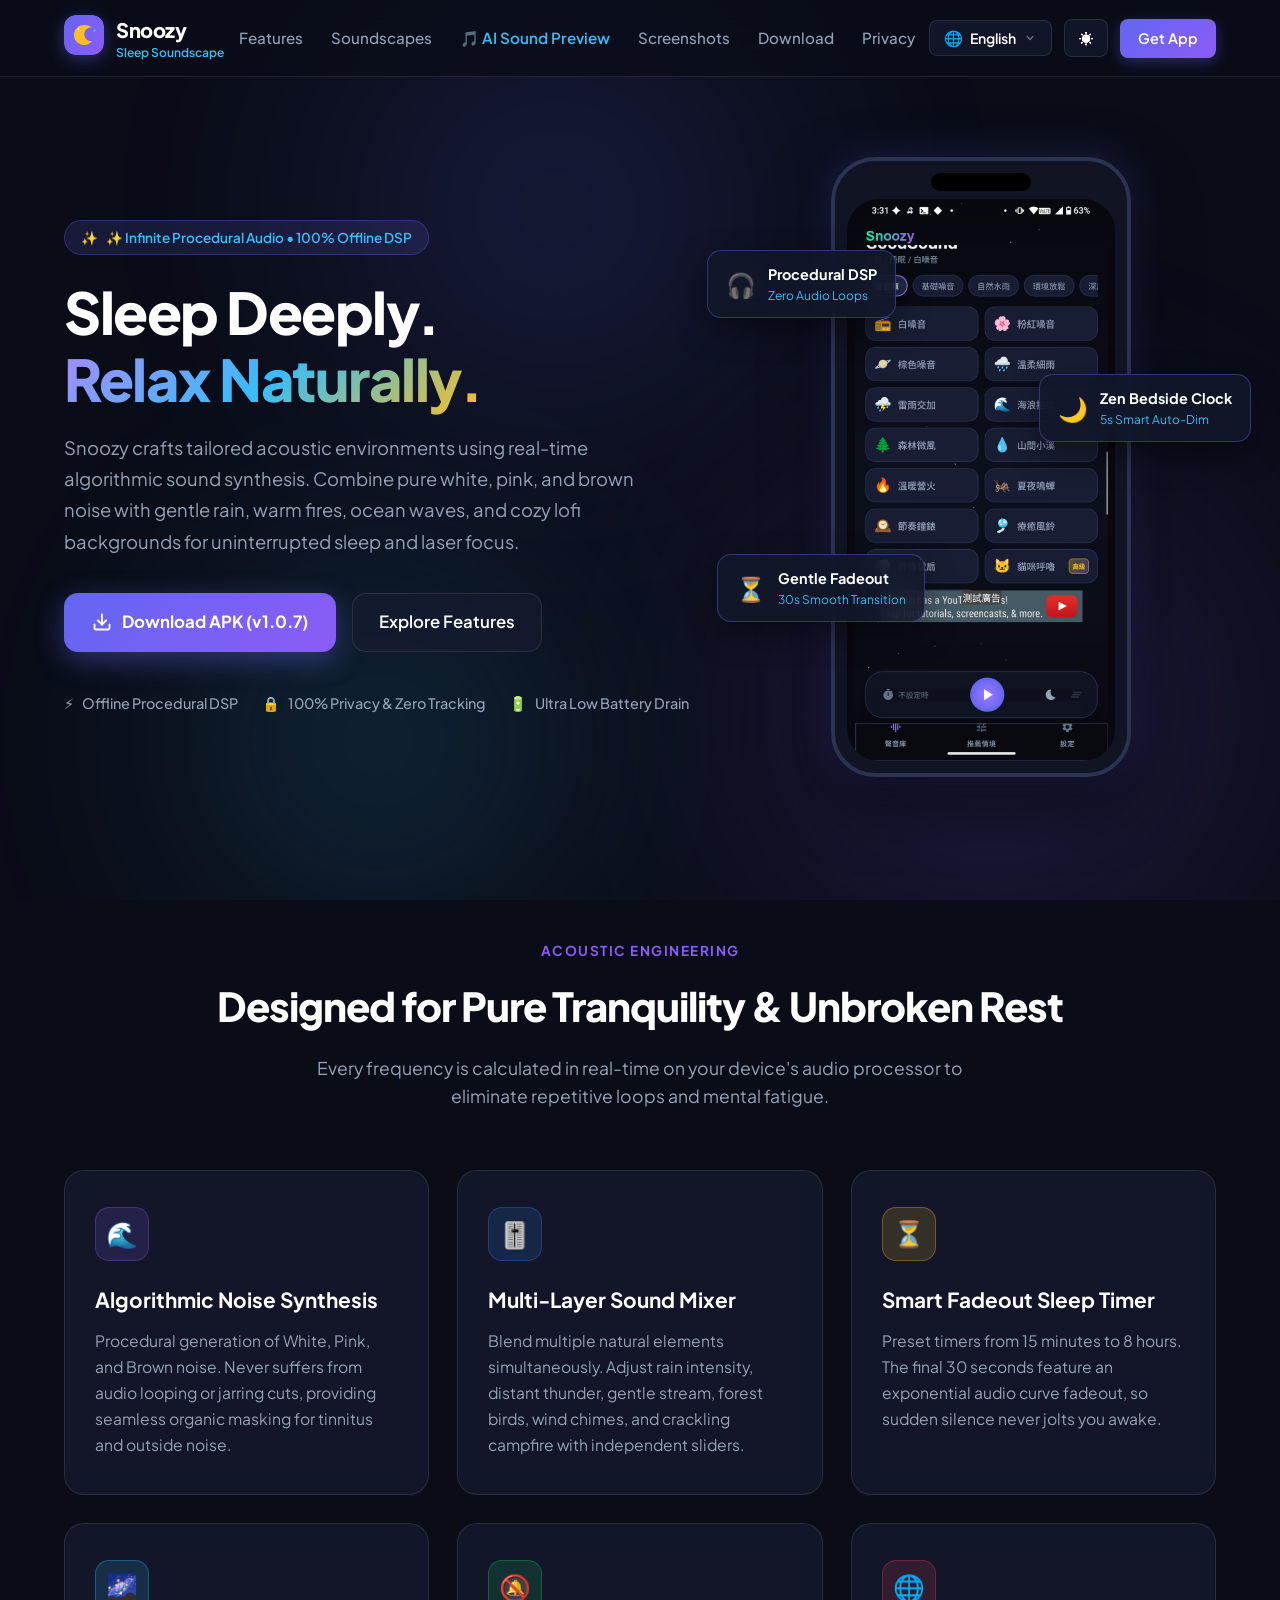
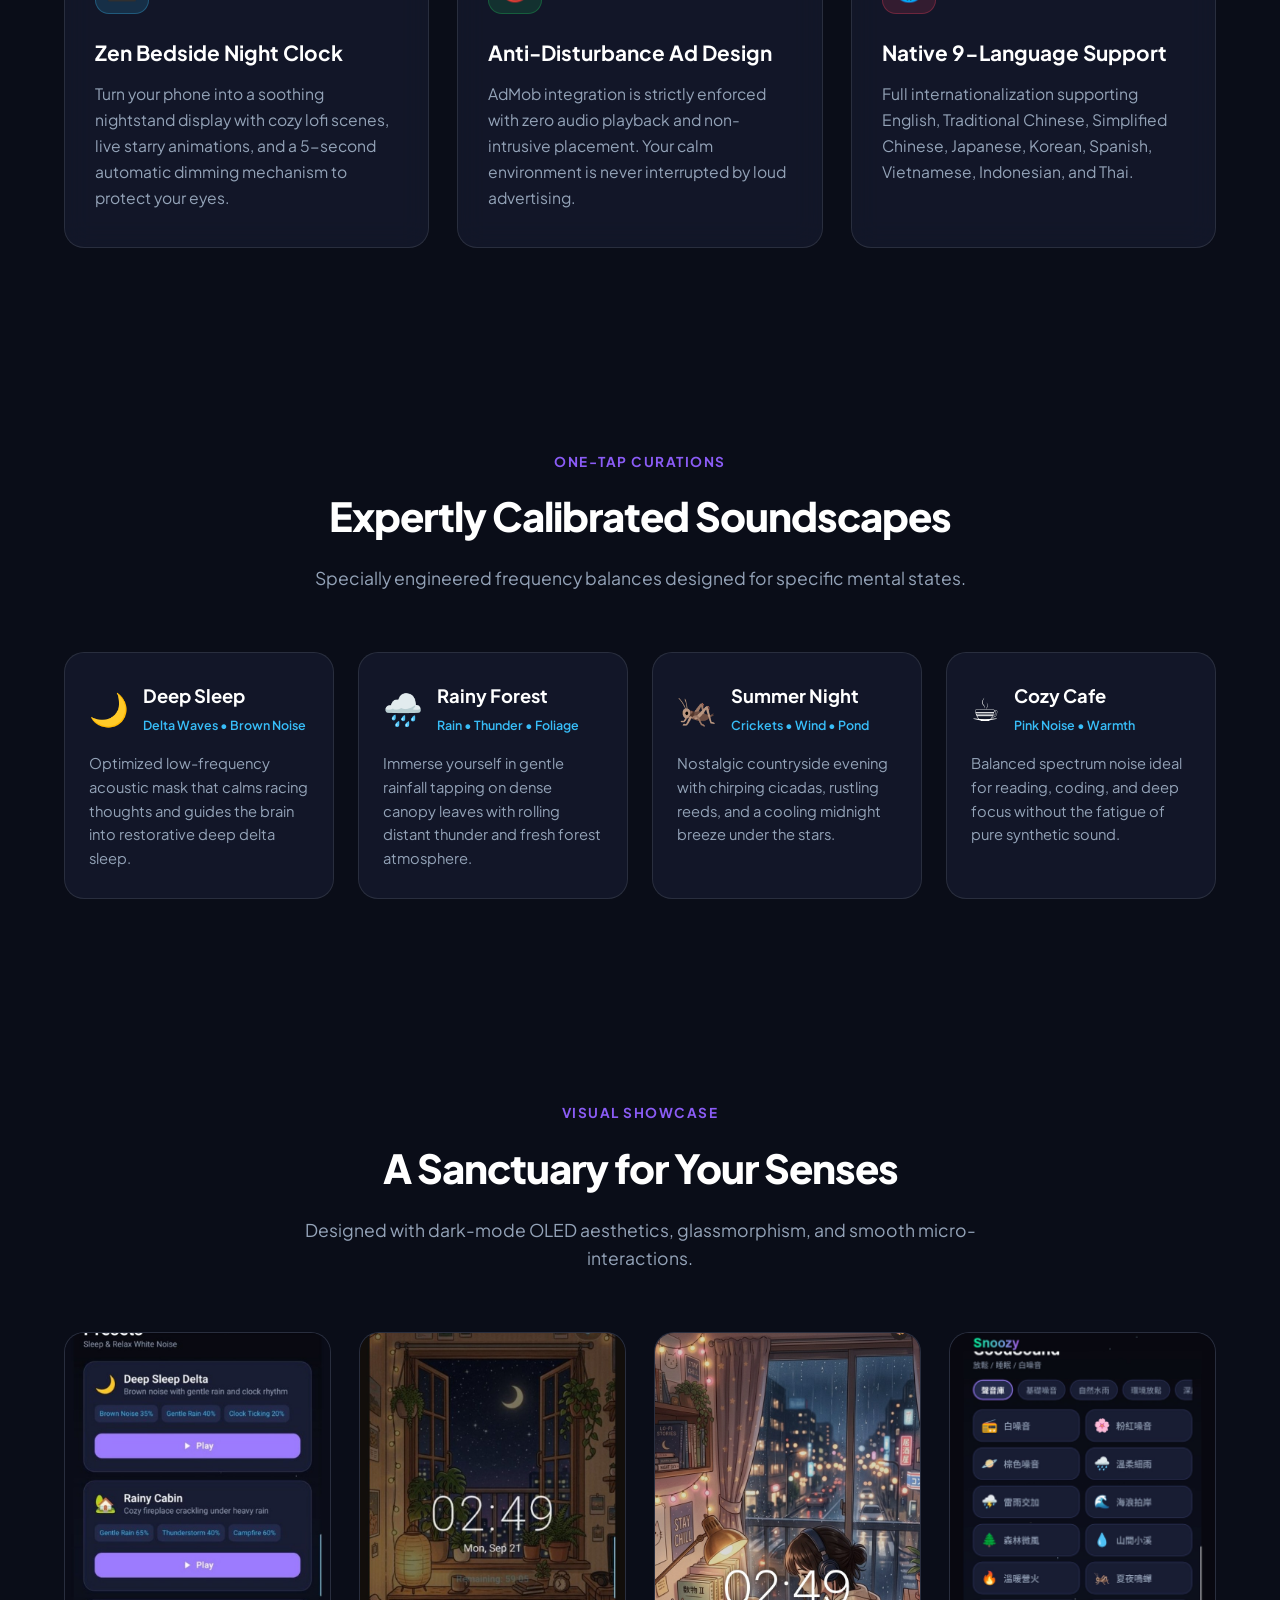
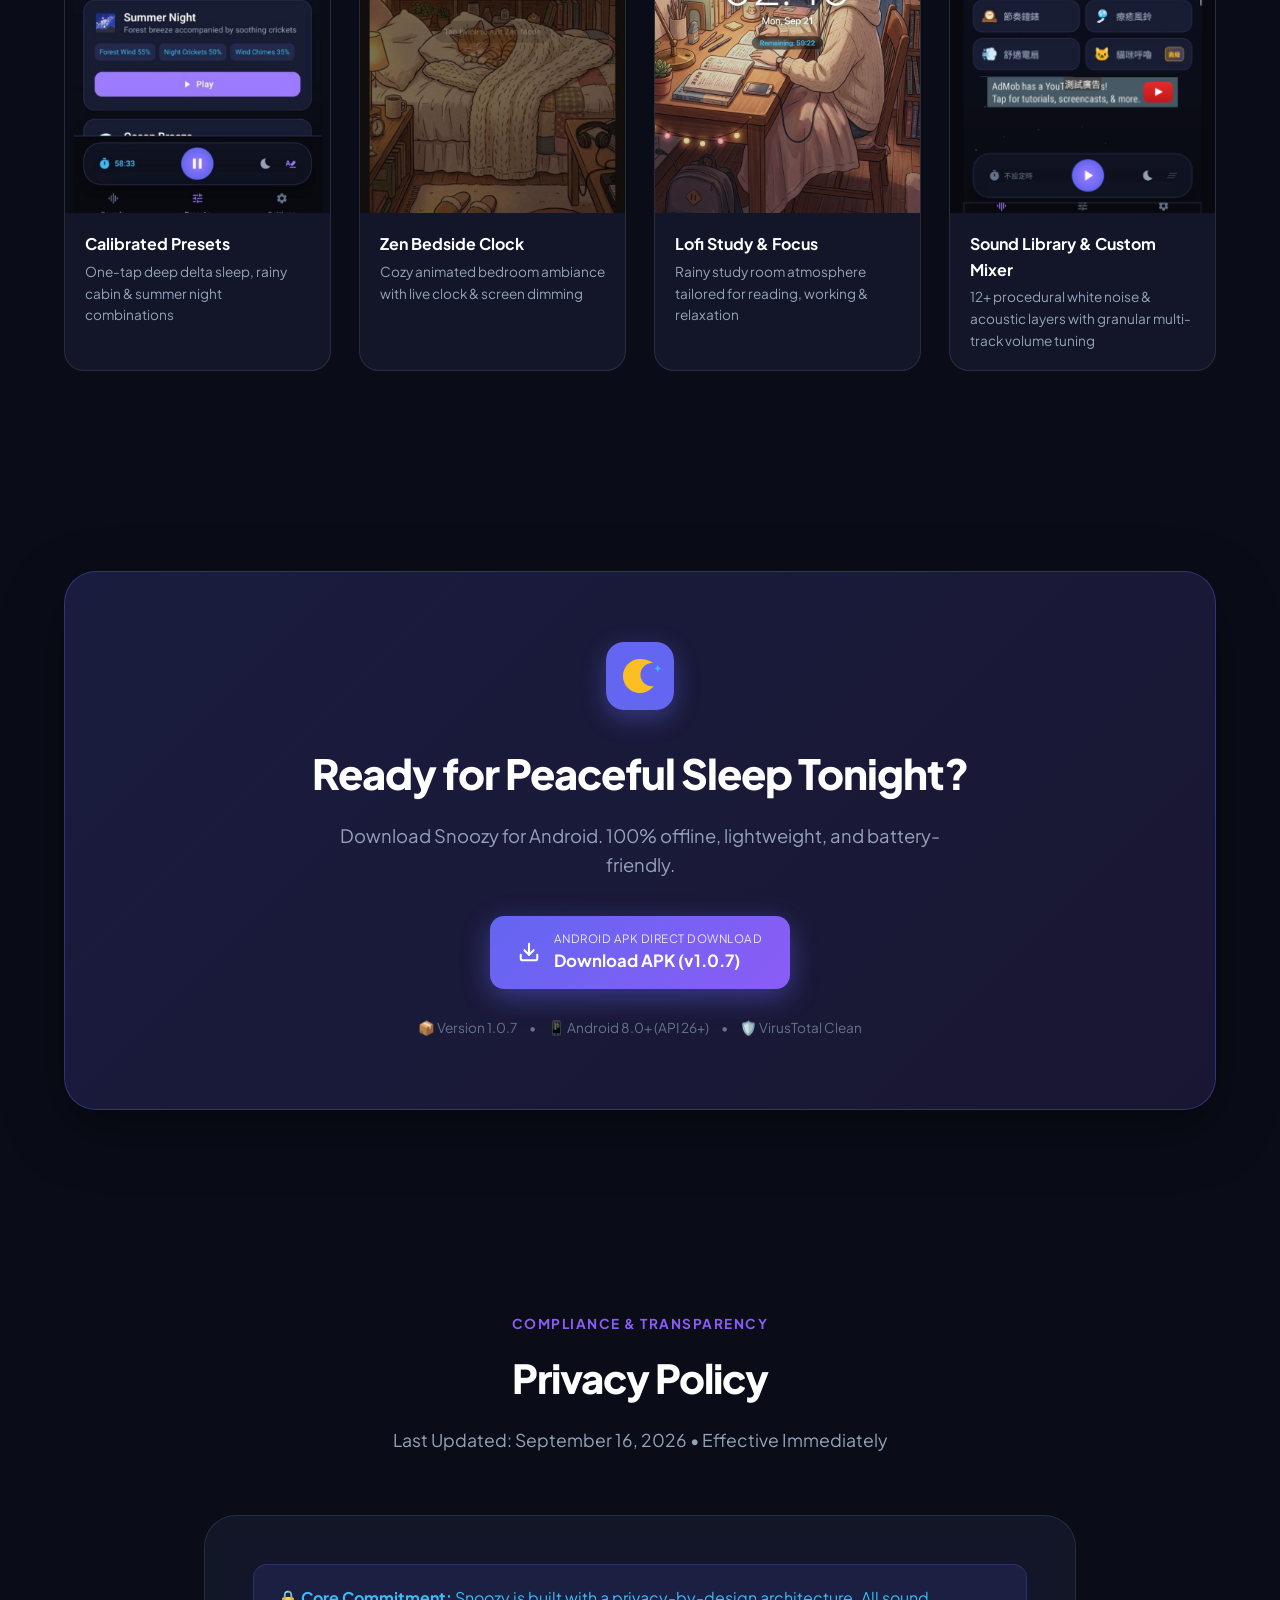
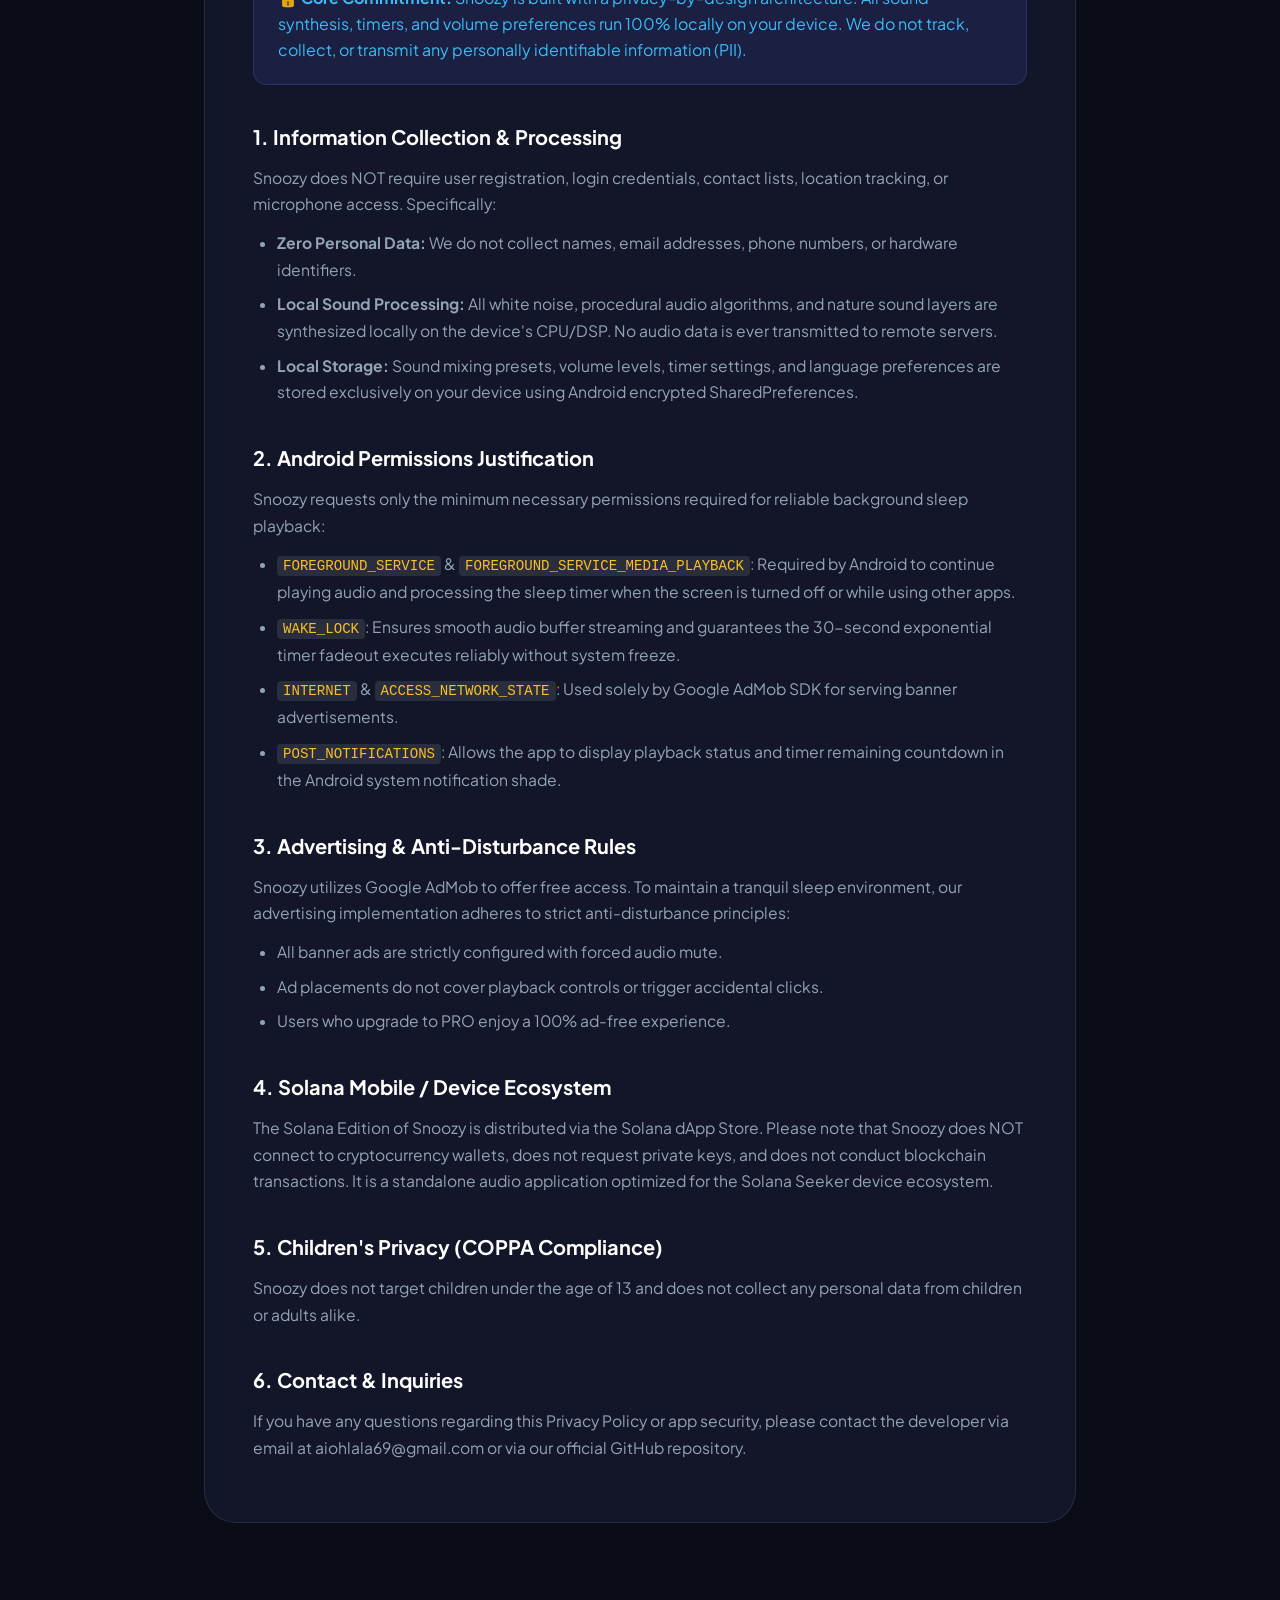
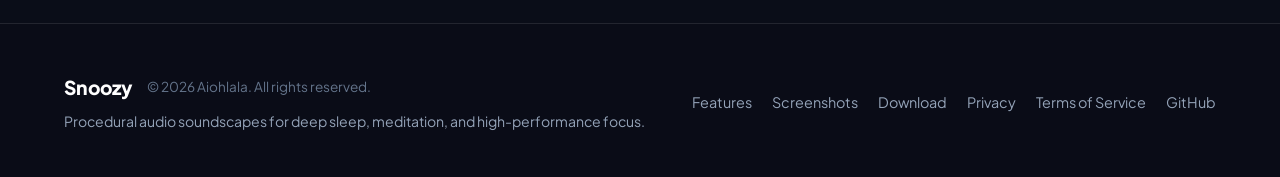
==== commit c30f0387: "feat(download): update APK release to v1.0.7 with GooglePlay, PureFree, and Solana builds" ====
--- a/index.html
+++ b/index.html
@@ -14,7 +14,16 @@
   <link rel="preconnect" href="https://fonts.googleapis.com">
   <link rel="preconnect" href="https://fonts.gstatic.com" crossorigin>
   <link href="https://fonts.googleapis.com/css2?family=Plus+Jakarta+Sans:wght@300;400;500;600;700;800&family=Noto+Sans+TC:wght@400;500;700;900&family=Noto+Sans+Thai:wght@400;500;600;700&display=swap" rel="stylesheet">
-  <link rel="stylesheet" href="styles.css">
+  <link rel="stylesheet" href="styles.css?v=20260923.3">
+  <style>
+    /* Immediate inline defense against unstyled display or cached CSS */
+    .lang-dropdown-wrapper { position: relative; display: inline-block; }
+    .lang-dropdown-menu { display: none !important; }
+    .lang-dropdown-wrapper.active .lang-dropdown-menu,
+    .lang-dropdown-menu.is-open { display: flex !important; }
+    .lang-check { opacity: 0; }
+    .lang-option.selected .lang-check { opacity: 1 !important; }
+  </style>
 </head>
 <body>
 
@@ -68,7 +77,7 @@
               <path fill-rule="evenodd" d="M5.293 7.293a1 1 0 011.414 0L10 10.586l3.293-3.293a1 1 0 111.414 1.414l-4 4a1 1 0 01-1.414 0l-4-4a1 1 0 010-1.414z" clip-rule="evenodd" />
             </svg>
           </button>
-          <div class="lang-dropdown-menu" id="lang-dropdown-menu" role="listbox" aria-label="Language options">
+          <div class="lang-dropdown-menu" id="lang-dropdown-menu" role="listbox" aria-label="Language options" style="display: none !important;">
             <button type="button" class="lang-option" data-lang="en" role="option">
               <span class="lang-badge">EN</span>
               <span class="lang-name">English</span>
@@ -113,13 +122,13 @@
           </p>
 
           <div class="hero-cta-group">
-            <a href="downloads/Snoozy-v1.0.6.apk" download="Snoozy-v1.0.6.apk" class="btn-hero-primary" id="btn-hero-download">
+            <a href="downloads/Snoozy-v1.0.7.apk" download="Snoozy-v1.0.7.apk" class="btn-hero-primary" id="btn-hero-download">
               <svg viewBox="0 0 24 24" width="20" height="20" fill="none" stroke="currentColor" stroke-width="2.2" stroke-linecap="round" stroke-linejoin="round">
                 <path d="M21 15v4a2 2 0 0 1-2 2H5a2 2 0 0 1-2-2v-4"></path>
                 <polyline points="7 10 12 15 17 10"></polyline>
                 <line x1="12" y1="15" x2="12" y2="3"></line>
               </svg>
-              <span data-i18n="heroDownloadBtn">Download APK (v1.0.6)</span>
+              <span data-i18n="heroDownloadBtn">Download APK (v1.0.7)</span>
             </a>
             <a href="#features" class="btn-hero-secondary" data-i18n="heroLearnMore">
               <svg viewBox="0 0 24 24" width="18" height="18" fill="none" stroke="currentColor" stroke-width="2" stroke-linecap="round" stroke-linejoin="round">
@@ -375,7 +384,7 @@
             <p class="download-subtitle" data-i18n="dlDesc">Download Snoozy for Android. 100% offline, lightweight, and battery-friendly.</p>
 
             <div class="download-buttons">
-              <a href="downloads/Snoozy-v1.0.6.apk" download="Snoozy-v1.0.6.apk" class="btn-dl-main" id="btn-dl-apk">
+              <a href="downloads/Snoozy-v1.0.7.apk" download="Snoozy-v1.0.7.apk" class="btn-dl-main" id="btn-dl-apk">
                 <svg viewBox="0 0 24 24" width="22" height="22" fill="none" stroke="currentColor" stroke-width="2.2" stroke-linecap="round" stroke-linejoin="round">
                   <path d="M21 15v4a2 2 0 0 1-2 2H5a2 2 0 0 1-2-2v-4"></path>
                   <polyline points="7 10 12 15 17 10"></polyline>
@@ -383,13 +392,13 @@
                 </svg>
                 <div class="dl-btn-text">
                   <span class="dl-btn-small" data-i18n="dlBtnApkSmall">Android APK Direct Download</span>
-                  <strong class="dl-btn-large" data-i18n="dlBtnApkLarge">Download APK (v1.0.6)</strong>
+                  <strong class="dl-btn-large" data-i18n="dlBtnApkLarge">Download APK (v1.0.7)</strong>
                 </div>
               </a>
             </div>
 
             <div class="dl-meta">
-              <span>📦 Version 1.0.6</span>
+              <span>📦 Version 1.0.7</span>
               <span>•</span>
               <span>📱 Android 8.0+ (API 26+)</span>
               <span>•</span>
@@ -488,6 +497,6 @@
     </div>
   </footer>
 
-  <script src="script.js"></script>
+  <script src="script.js?v=20260923.3"></script>
 </body>
 </html>
--- a/styles.css
+++ b/styles.css
@@ -224,6 +224,11 @@
   align-items: center;
   gap: 7px;
   user-select: none;
+  cursor: pointer;
+  -webkit-appearance: none;
+  appearance: none;
+  -webkit-tap-highlight-color: transparent;
+  touch-action: manipulation;
 }
 
 .lang-dropdown-wrapper.active .btn-toggle-lang {
@@ -257,7 +262,7 @@
   position: absolute;
   top: calc(100% + 8px);
   right: 0;
-  min-width: 175px;
+  min-width: 185px;
   background: rgba(18, 24, 43, 0.96);
   backdrop-filter: blur(20px);
   -webkit-backdrop-filter: blur(20px);
@@ -265,21 +270,23 @@
   border-radius: var(--radius-md);
   box-shadow: 0 16px 40px rgba(0, 0, 0, 0.5), 0 0 20px rgba(99, 102, 241, 0.15);
   padding: 6px;
-  display: none;
+  display: none !important;
   flex-direction: column;
   gap: 4px;
-  z-index: 150;
+  z-index: 9999;
   transform-origin: top right;
+  box-sizing: border-box;
 }
 
 [data-theme="light"] .lang-dropdown-menu {
-  background: rgba(255, 255, 255, 0.96);
+  background: rgba(255, 255, 255, 0.98);
   border-color: rgba(0, 0, 0, 0.1);
   box-shadow: 0 12px 32px rgba(0, 0, 0, 0.12);
 }
 
-.lang-dropdown-wrapper.active .lang-dropdown-menu {
-  display: flex;
+.lang-dropdown-wrapper.active .lang-dropdown-menu,
+.lang-dropdown-menu.is-open {
+  display: flex !important;
   animation: menuAppear 0.2s cubic-bezier(0.16, 1, 0.3, 1);
 }
 
@@ -295,13 +302,15 @@
 }
 
 .lang-option {
-  display: flex;
+  display: flex !important;
   align-items: center;
   gap: 10px;
   width: 100%;
   padding: 9px 12px;
-  background: transparent;
-  border: none;
+  background: transparent !important;
+  border: none !important;
+  outline: none !important;
+  box-shadow: none !important;
   border-radius: var(--radius-sm);
   color: var(--text-secondary);
   font-family: inherit;
@@ -310,6 +319,11 @@
   cursor: pointer;
   text-align: left;
   transition: var(--transition);
+  -webkit-appearance: none;
+  appearance: none;
+  -webkit-tap-highlight-color: transparent;
+  touch-action: manipulation;
+  box-sizing: border-box;
 }
 
 .lang-option:hover {
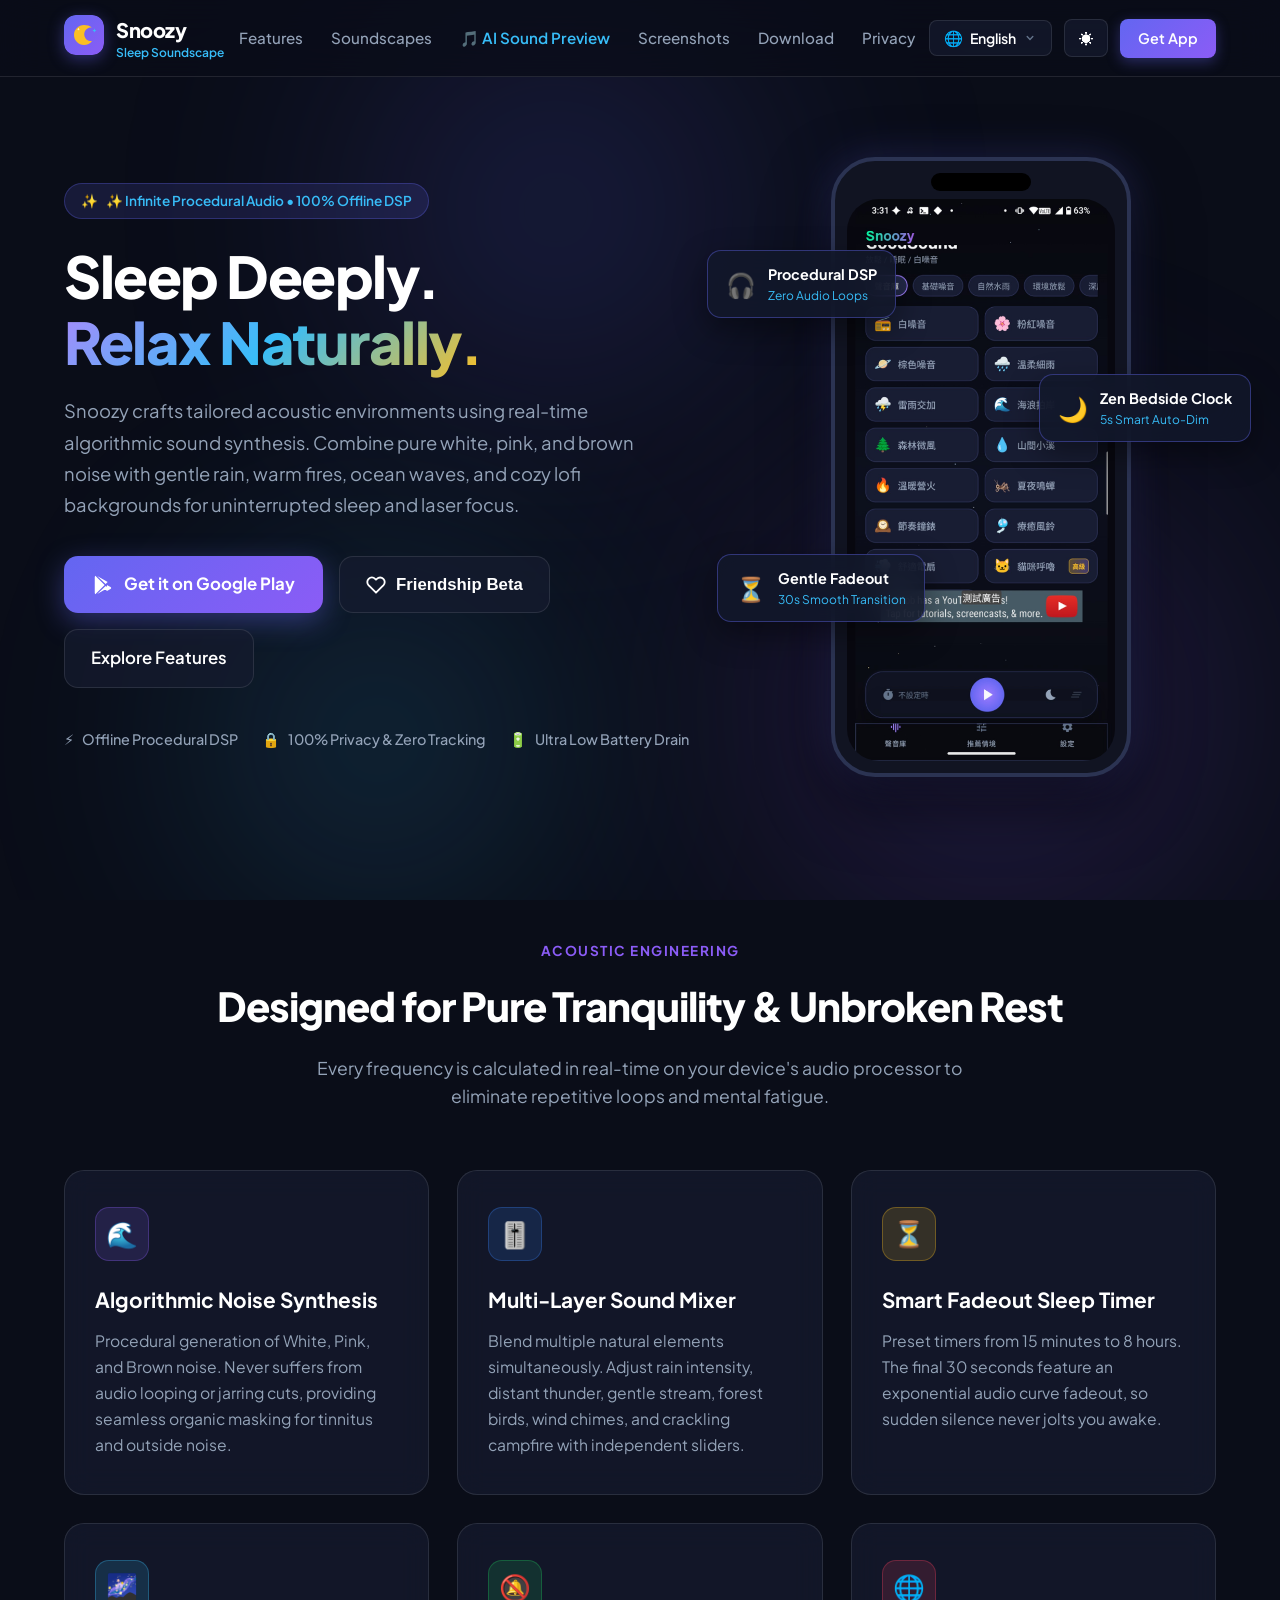
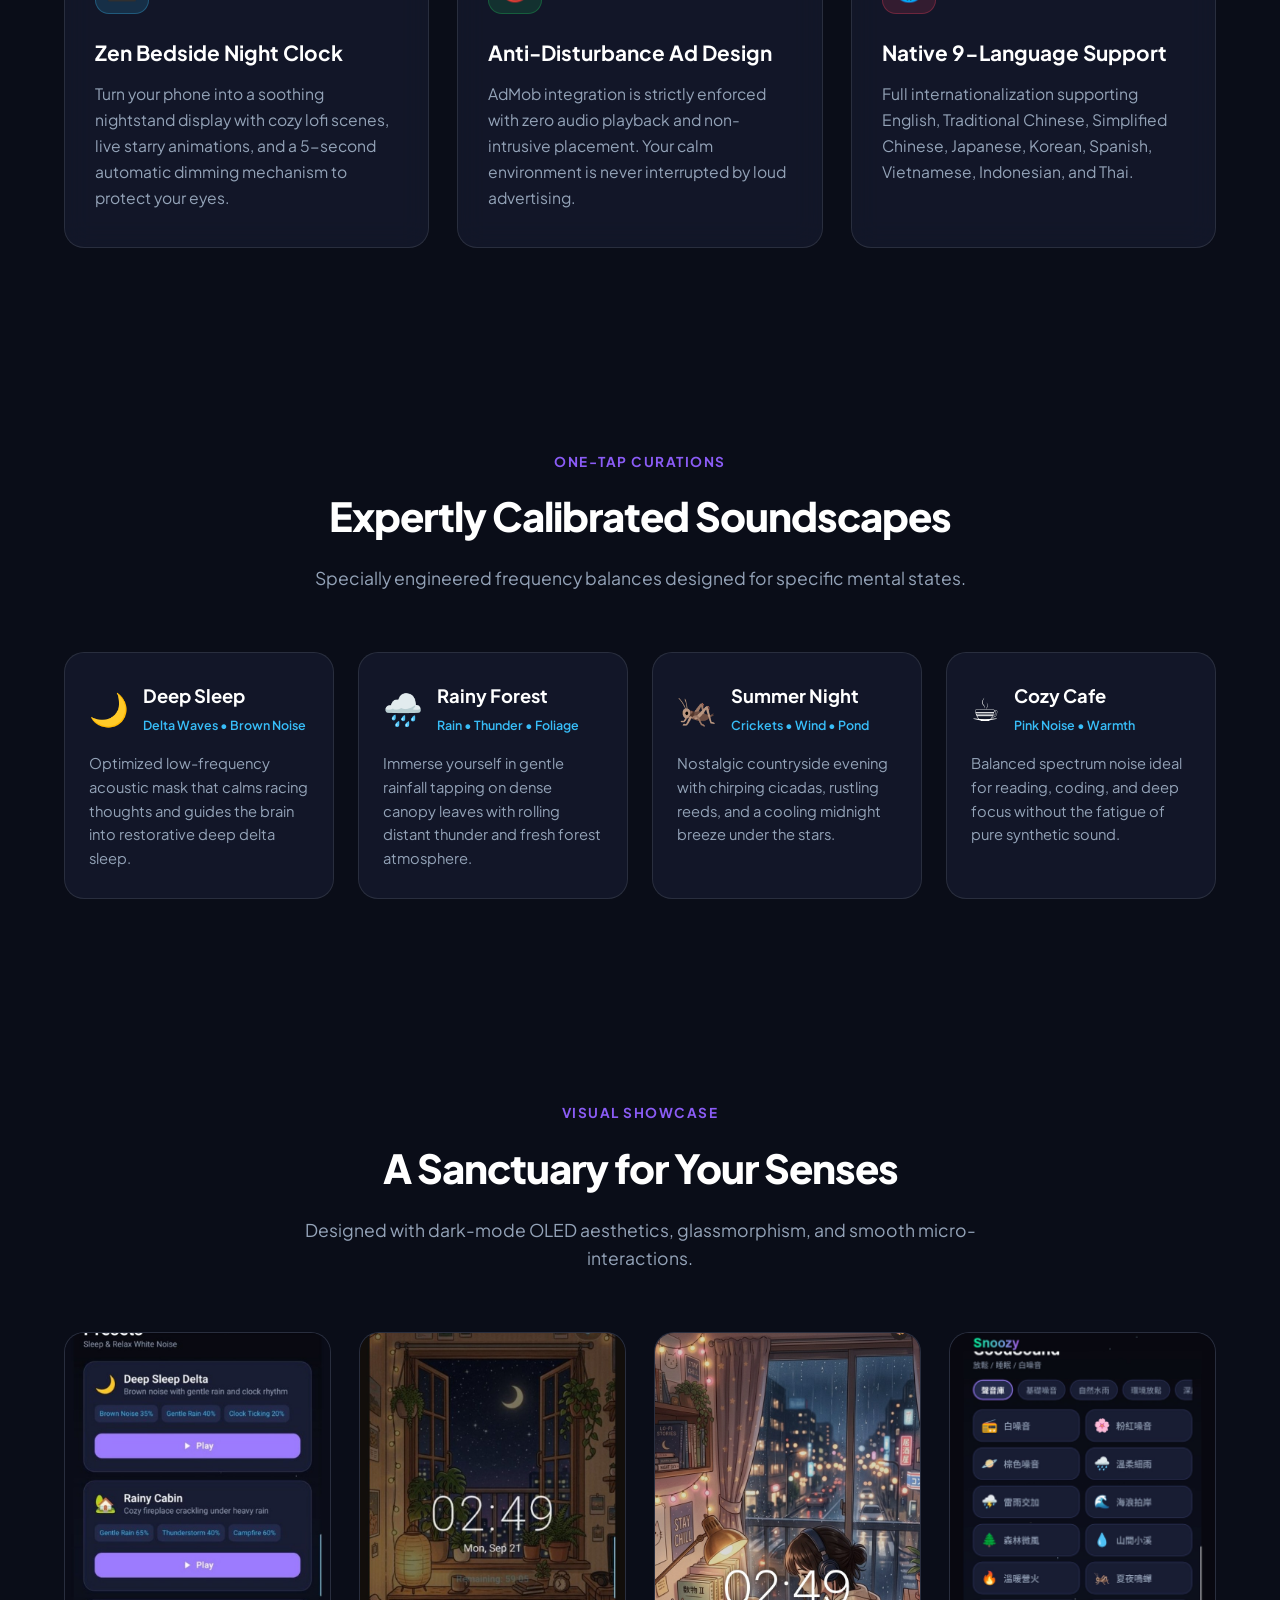
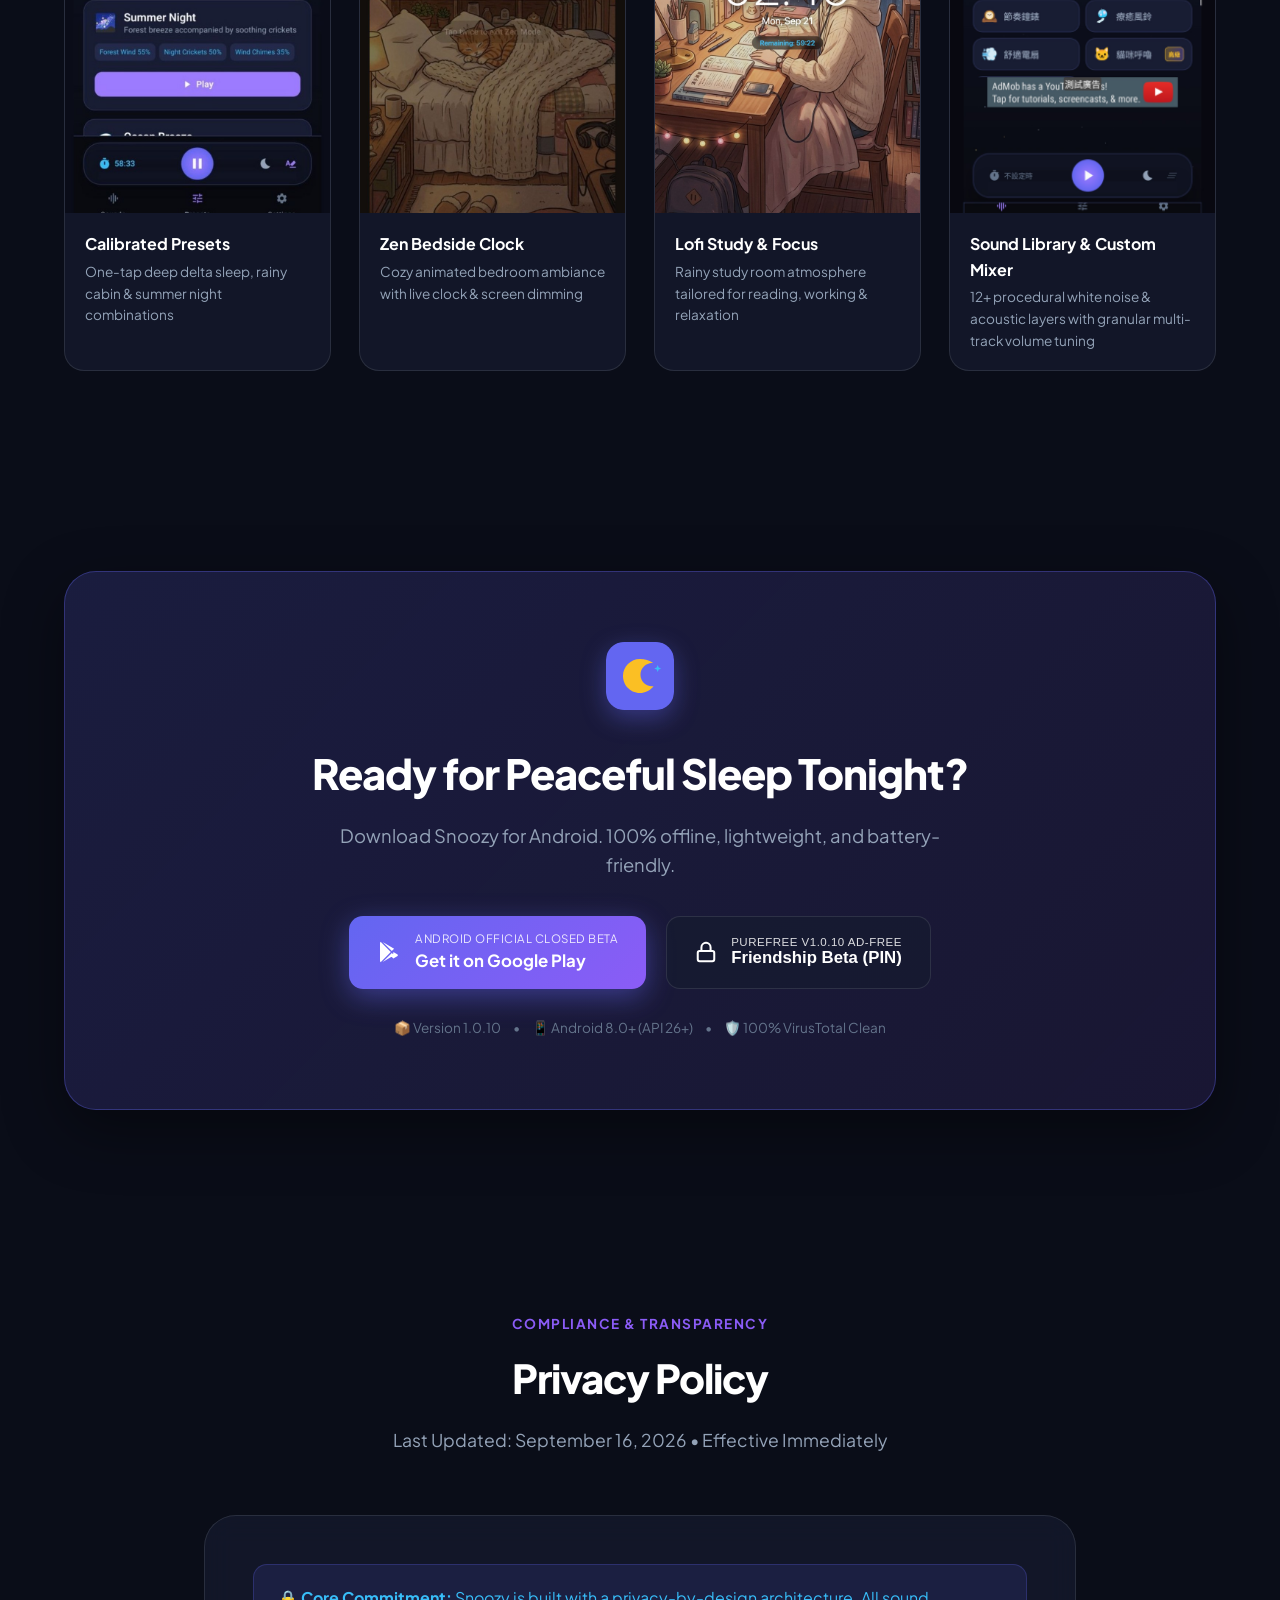
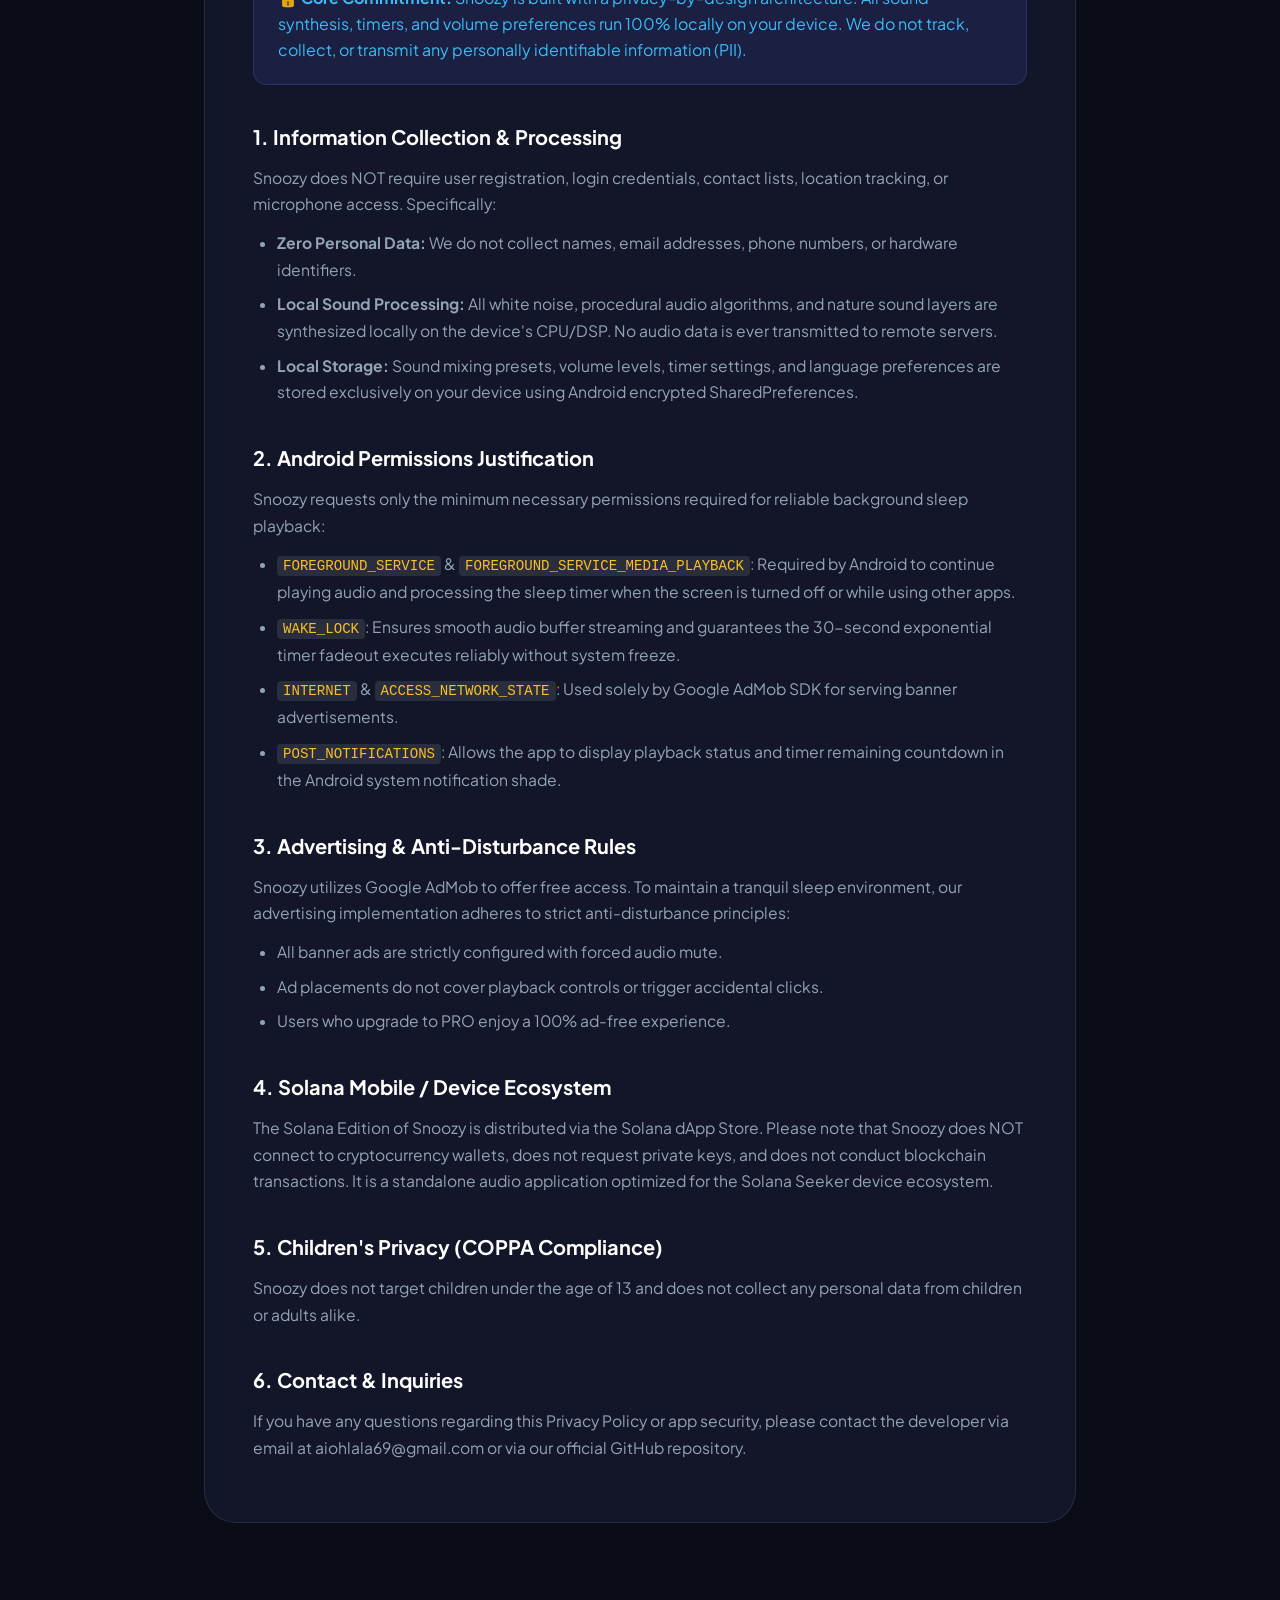
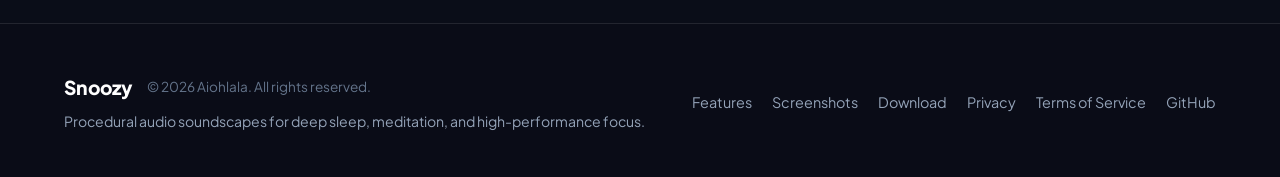
==== commit e25313b9: "feat(release): upgrade to v1.0.10 with Google Play closed beta and PIN-gated friendship download" ====
--- a/index.html
+++ b/index.html
@@ -14,7 +14,7 @@
   <link rel="preconnect" href="https://fonts.googleapis.com">
   <link rel="preconnect" href="https://fonts.gstatic.com" crossorigin>
   <link href="https://fonts.googleapis.com/css2?family=Plus+Jakarta+Sans:wght@300;400;500;600;700;800&family=Noto+Sans+TC:wght@400;500;700;900&family=Noto+Sans+Thai:wght@400;500;600;700&display=swap" rel="stylesheet">
-  <link rel="stylesheet" href="styles.css?v=20260923.3">
+  <link rel="stylesheet" href="styles.css?v=20261009.1">
   <style>
     /* Immediate inline defense against unstyled display or cached CSS */
     .lang-dropdown-wrapper { position: relative; display: inline-block; }
@@ -122,14 +122,18 @@
           </p>
 
           <div class="hero-cta-group">
-            <a href="downloads/Snoozy-v1.0.7.apk" download="Snoozy-v1.0.7.apk" class="btn-hero-primary" id="btn-hero-download">
+            <a href="https://play.google.com/store/apps/details?id=com.goodsound.app" target="_blank" rel="noopener" class="btn-hero-primary" id="btn-hero-playstore">
+              <svg viewBox="0 0 24 24" width="22" height="22" fill="currentColor">
+                <path d="M3.609 1.814c-.39.43-.609 1.006-.609 1.63v17.112c0 .624.219 1.2.61 1.63l10.183-10.186L3.609 1.814zm11.24 11.243l2.253 2.253-11.45 6.611 9.197-8.864zm0-2.114L5.652 2.08l11.45 6.61-2.253 2.253zm1.488 1.057l3.864 2.231c.96.554.96 1.464 0 2.018l-3.864 2.23-2.55-2.55 2.55-2.55z"/>
+              </svg>
+              <span data-i18n="heroPlayBtn">Get it on Google Play</span>
+            </a>
+            <button type="button" class="btn-hero-secondary" id="btn-hero-friendship" onclick="openPinModal()">
               <svg viewBox="0 0 24 24" width="20" height="20" fill="none" stroke="currentColor" stroke-width="2.2" stroke-linecap="round" stroke-linejoin="round">
-                <path d="M21 15v4a2 2 0 0 1-2 2H5a2 2 0 0 1-2-2v-4"></path>
-                <polyline points="7 10 12 15 17 10"></polyline>
-                <line x1="12" y1="15" x2="12" y2="3"></line>
+                <path d="M20.84 4.61a5.5 5.5 0 0 0-7.78 0L12 5.67l-1.06-1.06a5.5 5.5 0 0 0-7.78 7.78l1.06 1.06L12 21.23l7.78-7.78 1.06-1.06a5.5 5.5 0 0 0 0-7.78z"></path>
               </svg>
-              <span data-i18n="heroDownloadBtn">Download APK (v1.0.7)</span>
-            </a>
+              <span data-i18n="heroFriendBtn">友情測試</span>
+            </button>
             <a href="#features" class="btn-hero-secondary" data-i18n="heroLearnMore">
               <svg viewBox="0 0 24 24" width="18" height="18" fill="none" stroke="currentColor" stroke-width="2" stroke-linecap="round" stroke-linejoin="round">
                 <circle cx="12" cy="12" r="10"></circle>
@@ -384,25 +388,36 @@
             <p class="download-subtitle" data-i18n="dlDesc">Download Snoozy for Android. 100% offline, lightweight, and battery-friendly.</p>
 
             <div class="download-buttons">
-              <a href="downloads/Snoozy-v1.0.7.apk" download="Snoozy-v1.0.7.apk" class="btn-dl-main" id="btn-dl-apk">
-                <svg viewBox="0 0 24 24" width="22" height="22" fill="none" stroke="currentColor" stroke-width="2.2" stroke-linecap="round" stroke-linejoin="round">
-                  <path d="M21 15v4a2 2 0 0 1-2 2H5a2 2 0 0 1-2-2v-4"></path>
-                  <polyline points="7 10 12 15 17 10"></polyline>
-                  <line x1="12" y1="15" x2="12" y2="3"></line>
+              <!-- Primary: Google Play -->
+              <a href="https://play.google.com/store/apps/details?id=com.goodsound.app" target="_blank" rel="noopener" class="btn-dl-main" id="btn-dl-playstore">
+                <svg viewBox="0 0 24 24" width="24" height="24" fill="currentColor">
+                  <path d="M3.609 1.814c-.39.43-.609 1.006-.609 1.63v17.112c0 .624.219 1.2.61 1.63l10.183-10.186L3.609 1.814zm11.24 11.243l2.253 2.253-11.45 6.611 9.197-8.864zm0-2.114L5.652 2.08l11.45 6.61-2.253 2.253zm1.488 1.057l3.864 2.231c.96.554.96 1.464 0 2.018l-3.864 2.23-2.55-2.55 2.55-2.55z"/>
                 </svg>
-                <div class="dl-btn-text">
-                  <span class="dl-btn-small" data-i18n="dlBtnApkSmall">Android APK Direct Download</span>
-                  <strong class="dl-btn-large" data-i18n="dlBtnApkLarge">Download APK (v1.0.7)</strong>
+                <div class="dl-btn-text text-left">
+                  <span class="dl-btn-small" data-i18n="dlPlaySmall">Android Official Closed Beta</span>
+                  <strong class="dl-btn-large" data-i18n="dlPlayLarge">Get it on Google Play</strong>
                 </div>
               </a>
+
+              <!-- Secondary: 友情測試 -->
+              <button type="button" class="btn-dl-alt" id="btn-dl-friendship" onclick="openPinModal()">
+                <svg viewBox="0 0 24 24" width="22" height="22" fill="none" stroke="currentColor" stroke-width="2.2" stroke-linecap="round" stroke-linejoin="round">
+                  <rect x="3" y="11" width="18" height="11" rx="2" ry="2"></rect>
+                  <path d="M7 11V7a5 5 0 0 1 10 0v4"></path>
+                </svg>
+                <div class="dl-btn-text text-left">
+                  <span class="dl-btn-small" data-i18n="dlFriendSmall">PureFree v1.0.10 Ad-Free</span>
+                  <strong class="dl-btn-large" data-i18n="dlFriendLarge">友情測試 (輸入 PIN 碼)</strong>
+                </div>
+              </button>
             </div>
 
             <div class="dl-meta">
-              <span>📦 Version 1.0.7</span>
+              <span data-i18n="dlMetaVer">📦 Version 1.0.10</span>
               <span>•</span>
               <span>📱 Android 8.0+ (API 26+)</span>
               <span>•</span>
-              <span>🛡️ VirusTotal Clean</span>
+              <span>🛡️ 100% VirusTotal Clean</span>
             </div>
 
             </div>
@@ -497,6 +512,24 @@
     </div>
   </footer>
 
-  <script src="script.js?v=20260923.3"></script>
+  <!-- PIN Protection Modal -->
+  <div id="pin-modal" class="pin-modal-overlay" style="display: none;" onclick="handleModalBackdropClick(event)">
+    <div class="pin-modal-card" onclick="event.stopPropagation()">
+      <button type="button" class="pin-modal-close" onclick="closePinModal()" aria-label="Close">✕</button>
+      <div class="pin-modal-icon">🔐</div>
+      <h3 class="pin-modal-title" data-i18n="pinModalTitle">友情測試專屬下載</h3>
+      <p class="pin-modal-desc" data-i18n="pinModalDesc">此版本為內部無廣告純淨版 (v1.0.10)，請輸入 4 位數 PIN 碼以解鎖下載。</p>
+      <div class="pin-input-group">
+        <input type="password" id="pin-input" class="pin-modal-input" maxlength="4" placeholder="••••" autocomplete="off" inputmode="numeric">
+      </div>
+      <div id="pin-error" class="pin-modal-error" style="display: none;" data-i18n="pinModalError">⚠️ PIN 碼不正確，請重新輸入</div>
+      <div class="pin-modal-actions">
+        <button type="button" class="pin-modal-submit" onclick="verifyBetaPin()" data-i18n="pinModalSubmit">解鎖並開始下載</button>
+        <button type="button" class="pin-modal-cancel" onclick="closePinModal()" data-i18n="pinModalCancel">取消</button>
+      </div>
+    </div>
+  </div>
+
+  <script src="script.js?v=20261009.1"></script>
 </body>
 </html>
--- a/styles.css
+++ b/styles.css
@@ -1086,3 +1086,178 @@
     font-size: 0.82rem;
   }
 }
+
+/* PIN Protection Modal */
+.pin-modal-overlay {
+  position: fixed;
+  top: 0;
+  left: 0;
+  width: 100vw;
+  height: 100vh;
+  background: rgba(7, 9, 19, 0.88);
+  backdrop-filter: blur(20px);
+  -webkit-backdrop-filter: blur(20px);
+  display: flex;
+  align-items: center;
+  justify-content: center;
+  z-index: 99999;
+  padding: 20px;
+  animation: fadeIn 0.25s ease-out;
+}
+
+.pin-modal-card {
+  position: relative;
+  background: rgba(18, 24, 43, 0.95);
+  border: 1px solid rgba(255, 255, 255, 0.14);
+  box-shadow: 0 25px 60px -10px rgba(0, 0, 0, 0.8), 0 0 40px rgba(99, 102, 241, 0.25);
+  border-radius: 28px;
+  padding: 36px 30px;
+  max-width: 420px;
+  width: 100%;
+  text-align: center;
+  animation: cardAppear 0.35s cubic-bezier(0.16, 1, 0.3, 1);
+}
+
+.pin-modal-close {
+  position: absolute;
+  top: 18px;
+  right: 18px;
+  width: 34px;
+  height: 34px;
+  border-radius: 50%;
+  border: 1px solid rgba(255, 255, 255, 0.1);
+  background: rgba(255, 255, 255, 0.05);
+  color: var(--text-secondary);
+  font-size: 1.1rem;
+  display: flex;
+  align-items: center;
+  justify-content: center;
+  cursor: pointer;
+  transition: var(--transition);
+}
+
+.pin-modal-close:hover {
+  background: rgba(255, 255, 255, 0.15);
+  color: #FFFFFF;
+  transform: rotate(90deg);
+}
+
+.pin-modal-icon {
+  font-size: 2.8rem;
+  margin-bottom: 12px;
+  filter: drop-shadow(0 4px 12px rgba(99, 102, 241, 0.4));
+}
+
+.pin-modal-title {
+  font-size: 1.4rem;
+  font-weight: 700;
+  color: #FFFFFF;
+  margin-bottom: 8px;
+}
+
+.pin-modal-desc {
+  color: var(--text-secondary);
+  font-size: 0.9rem;
+  line-height: 1.5;
+  margin-bottom: 22px;
+}
+
+.pin-input-group {
+  margin-bottom: 16px;
+  display: flex;
+  justify-content: center;
+}
+
+.pin-modal-input {
+  width: 180px;
+  padding: 12px 16px;
+  background: rgba(10, 14, 28, 0.85);
+  border: 2px solid rgba(99, 102, 241, 0.4);
+  border-radius: 16px;
+  color: #FFFFFF;
+  font-size: 1.8rem;
+  font-weight: 800;
+  letter-spacing: 12px;
+  text-align: center;
+  outline: none;
+  transition: all 0.25s ease;
+}
+
+.pin-modal-input:focus {
+  border-color: #818CF8;
+  box-shadow: 0 0 20px rgba(99, 102, 241, 0.45);
+  background: rgba(15, 20, 38, 0.95);
+}
+
+.pin-modal-input.shake {
+  animation: shake 0.45s ease-in-out;
+  border-color: #EF4444;
+  box-shadow: 0 0 15px rgba(239, 68, 68, 0.5);
+}
+
+.pin-modal-error {
+  color: #F87171;
+  font-size: 0.85rem;
+  font-weight: 600;
+  margin-bottom: 18px;
+}
+
+.pin-modal-actions {
+  display: flex;
+  flex-direction: column;
+  gap: 10px;
+}
+
+.pin-modal-submit {
+  width: 100%;
+  padding: 14px;
+  background: linear-gradient(135deg, #6366F1 0%, #4F46E5 100%);
+  color: #FFFFFF;
+  border: none;
+  border-radius: 16px;
+  font-size: 1rem;
+  font-weight: 700;
+  cursor: pointer;
+  transition: all 0.2s ease;
+  box-shadow: 0 4px 14px rgba(99, 102, 241, 0.4);
+}
+
+.pin-modal-submit:hover {
+  background: linear-gradient(135deg, #4F46E5 0%, #4338CA 100%);
+  transform: translateY(-1px);
+  box-shadow: 0 6px 18px rgba(99, 102, 241, 0.5);
+}
+
+.pin-modal-cancel {
+  background: transparent;
+  border: none;
+  color: var(--text-secondary);
+  font-size: 0.88rem;
+  cursor: pointer;
+  padding: 8px;
+  transition: var(--transition);
+}
+
+.pin-modal-cancel:hover {
+  color: #FFFFFF;
+}
+
+@keyframes cardAppear {
+  from { opacity: 0; transform: scale(0.92) translateY(10px); }
+  to { opacity: 1; transform: scale(1) translateY(0); }
+}
+
+@keyframes shake {
+  0%, 100% { transform: translateX(0); }
+  20%, 60% { transform: translateX(-10px); }
+  40%, 80% { transform: translateX(10px); }
+}
+
+@keyframes fadeIn {
+  from { opacity: 0; }
+  to { opacity: 1; }
+}
+
+.text-left {
+  text-align: left;
+}
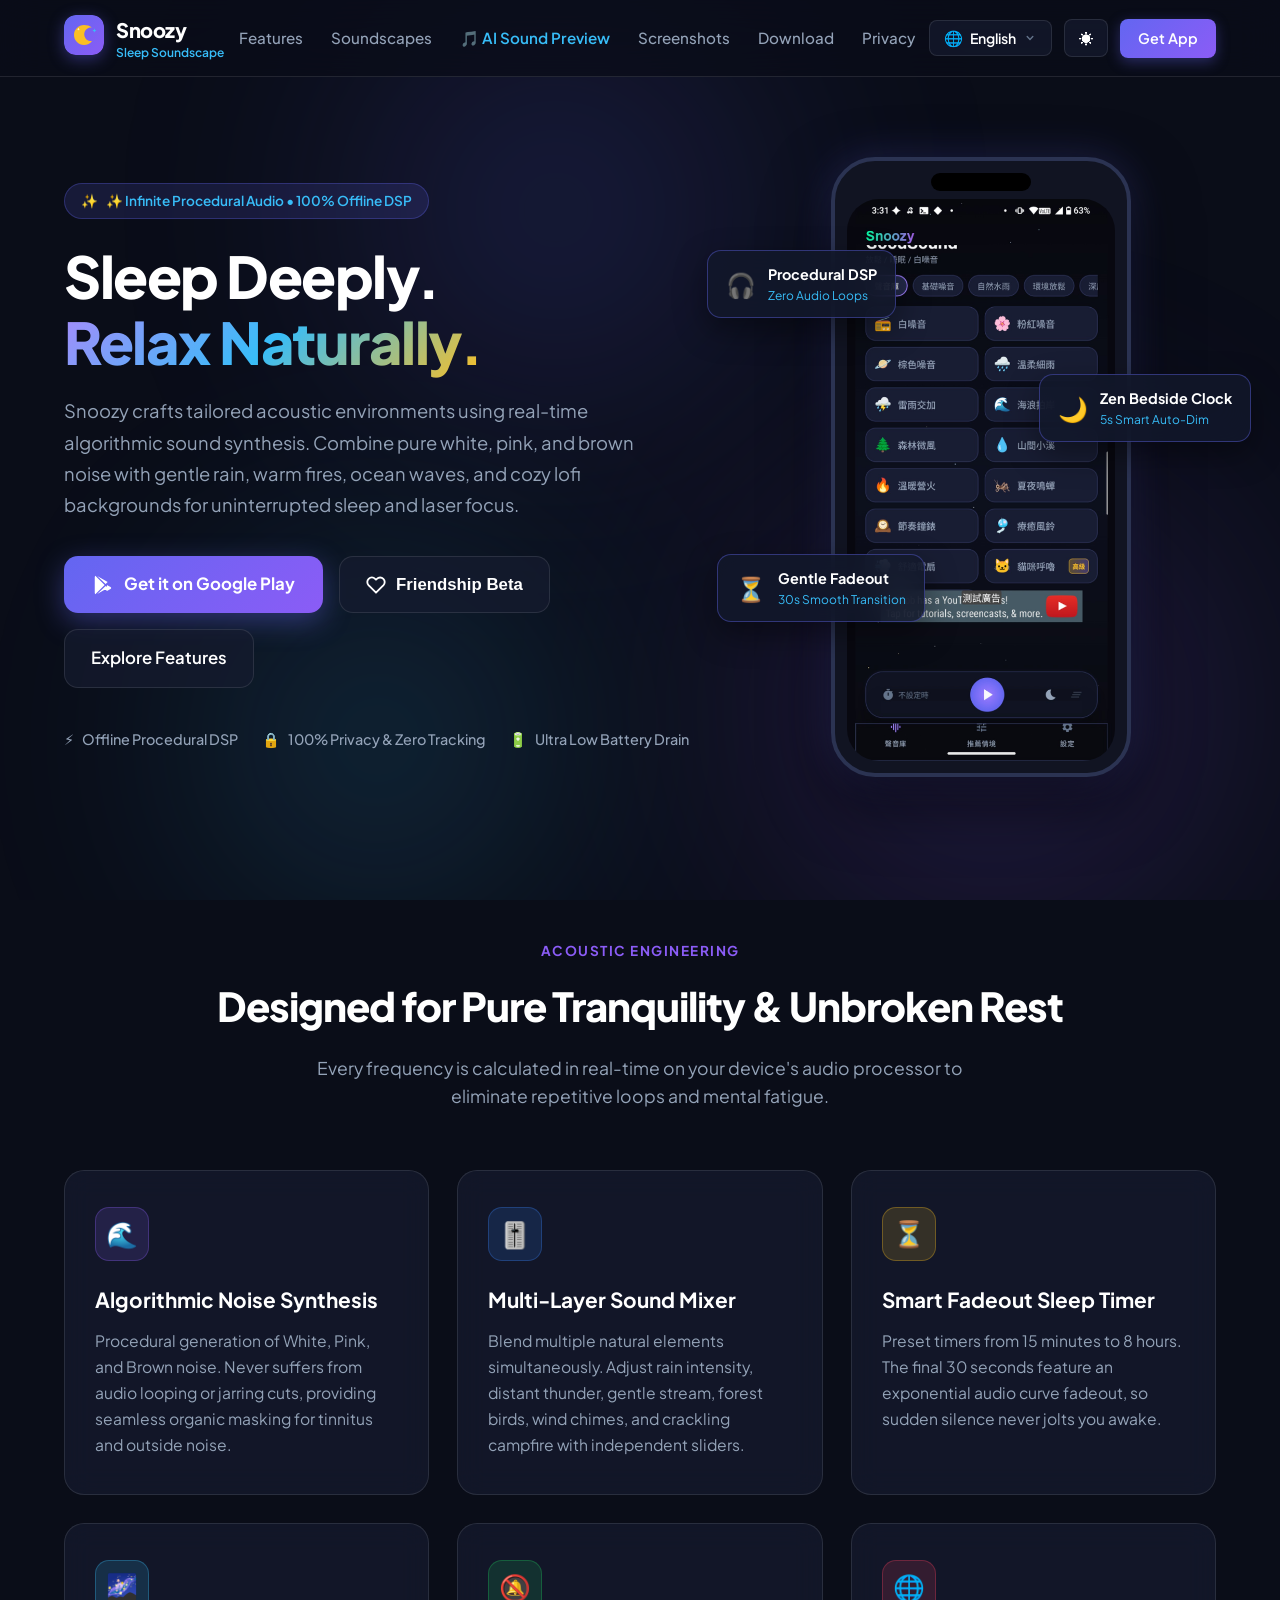
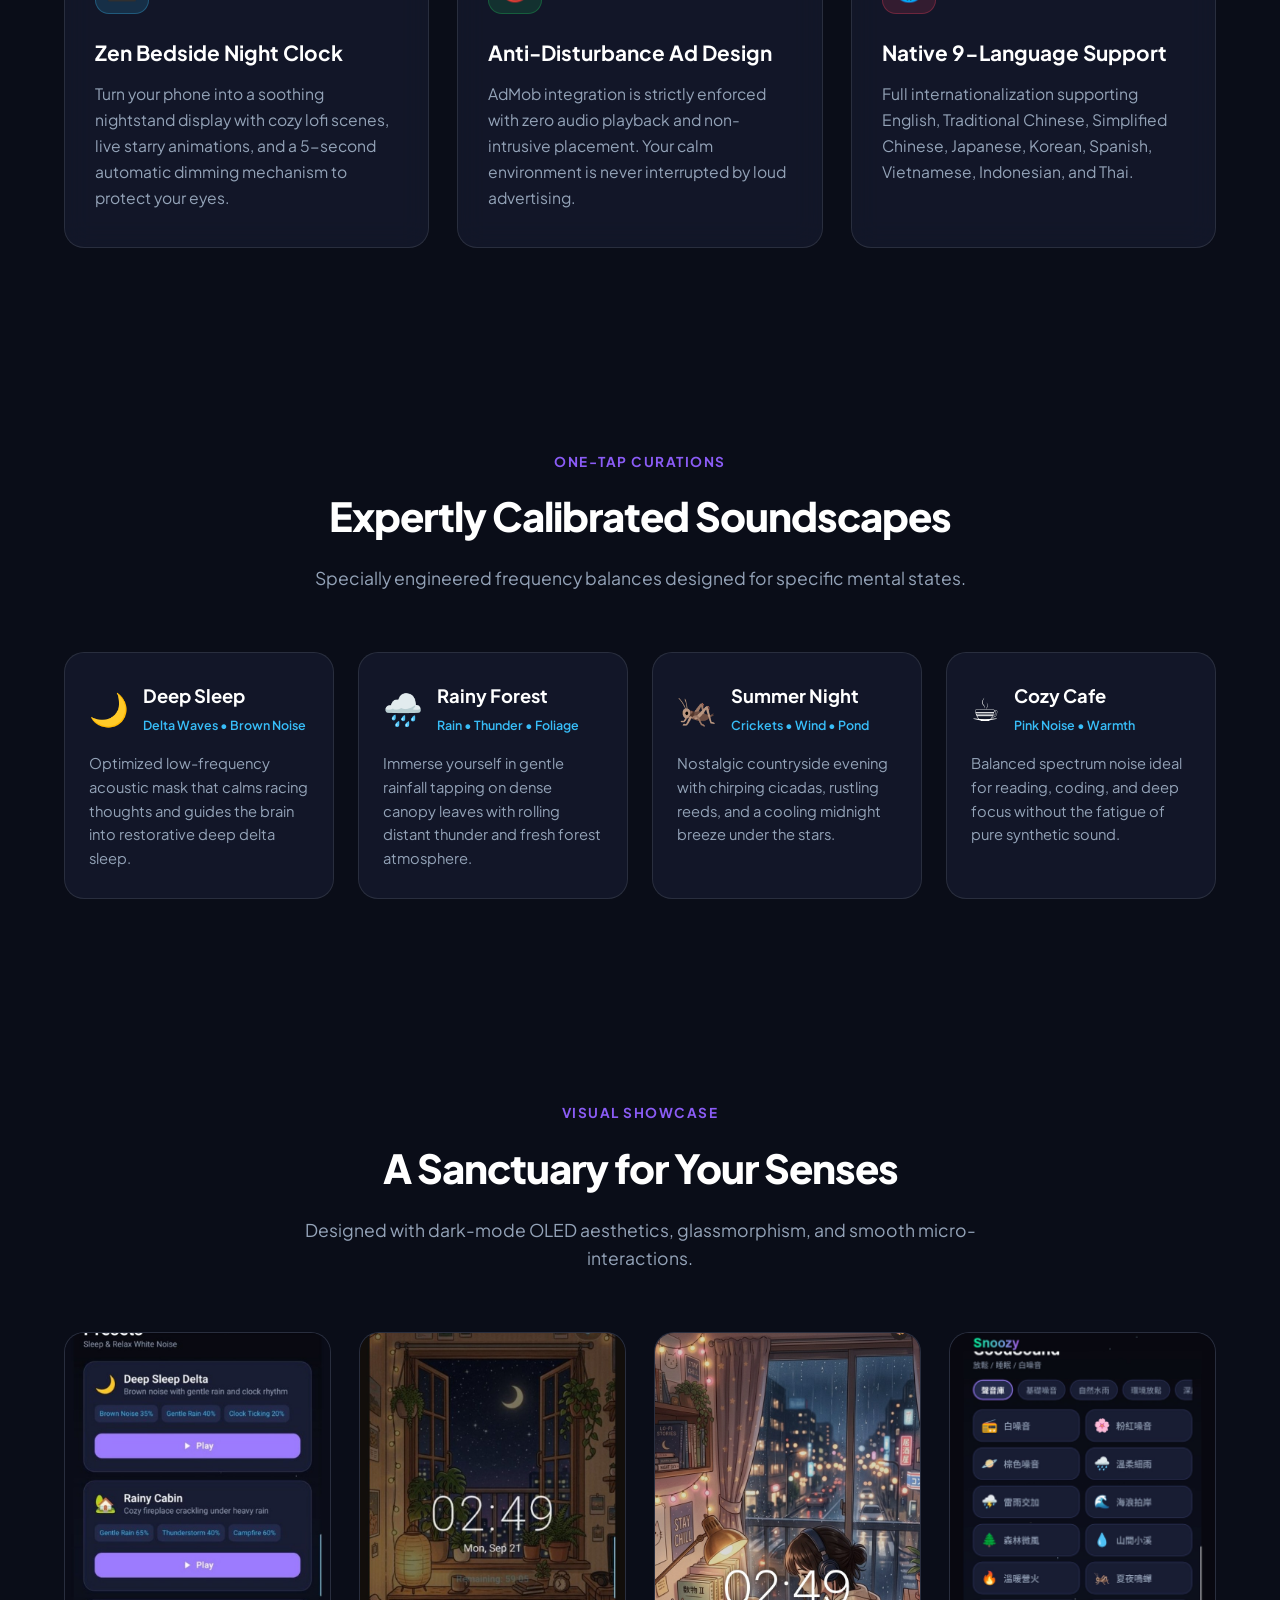
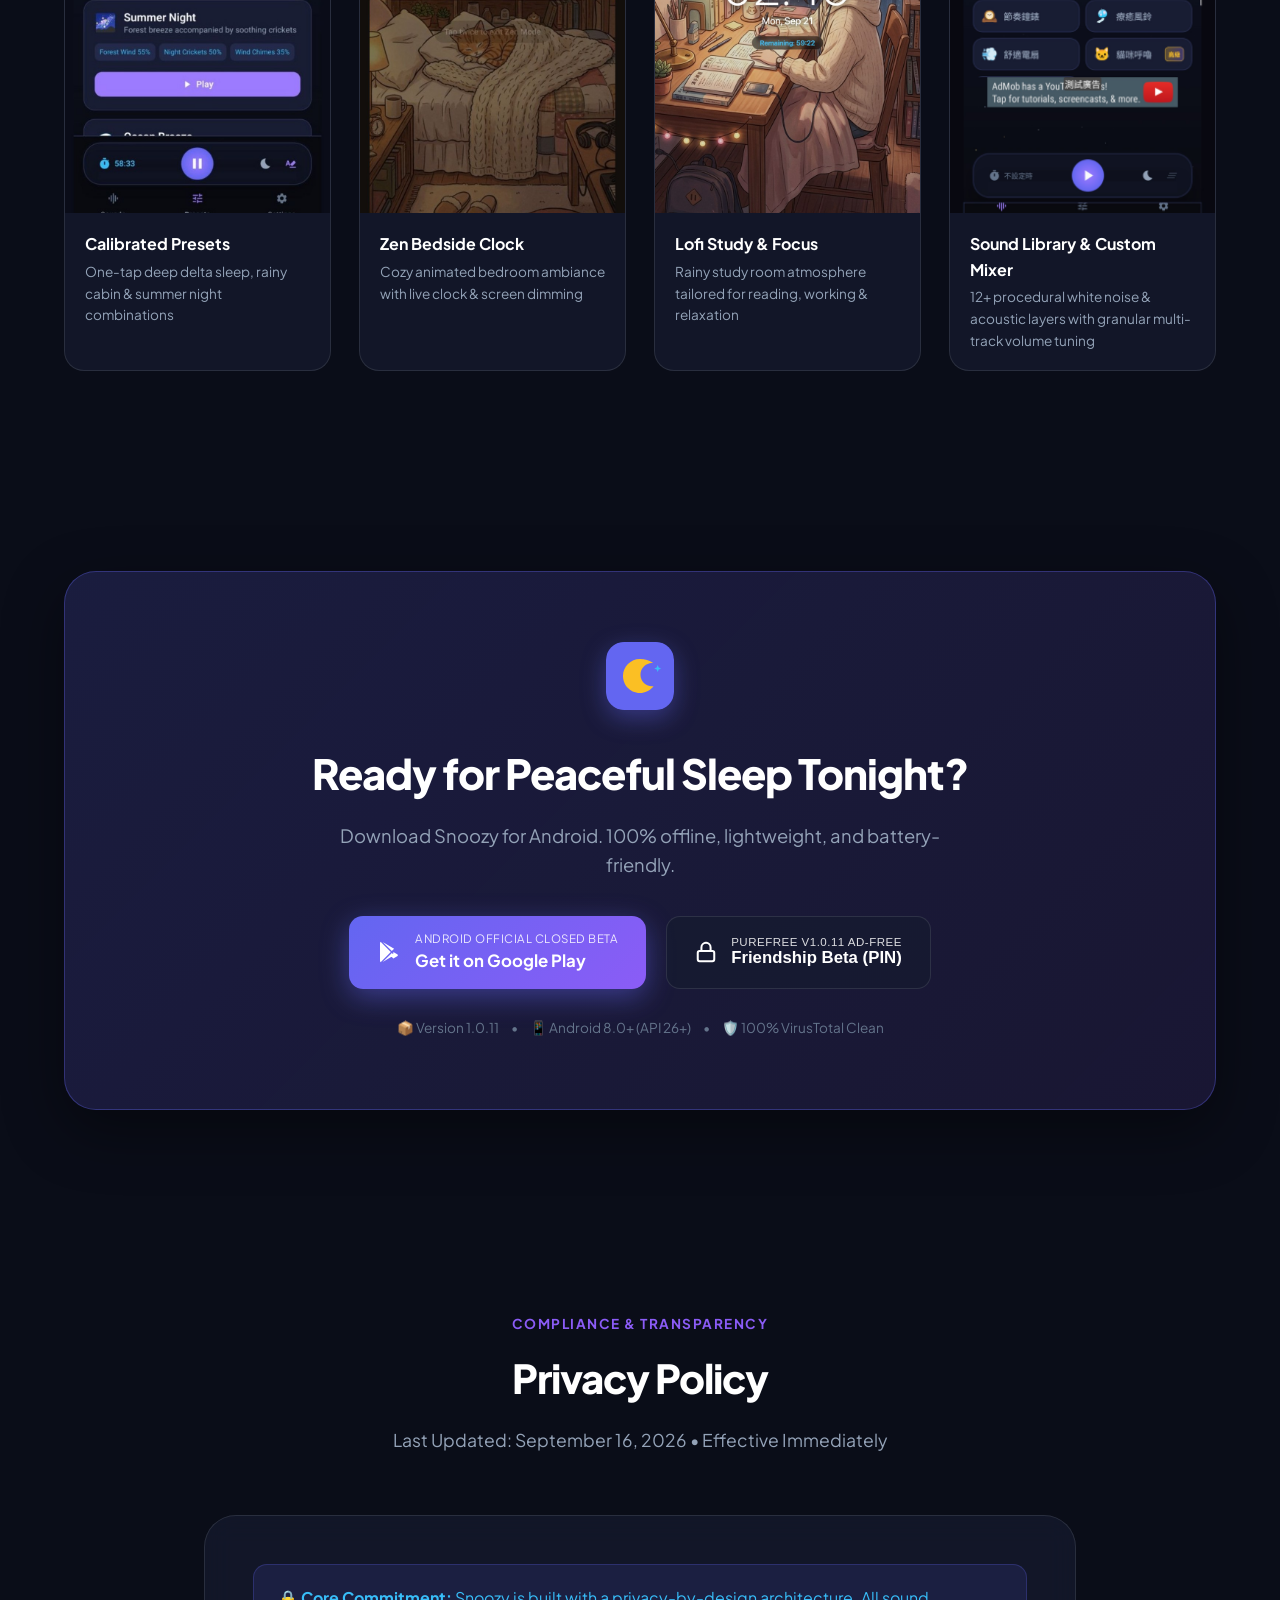
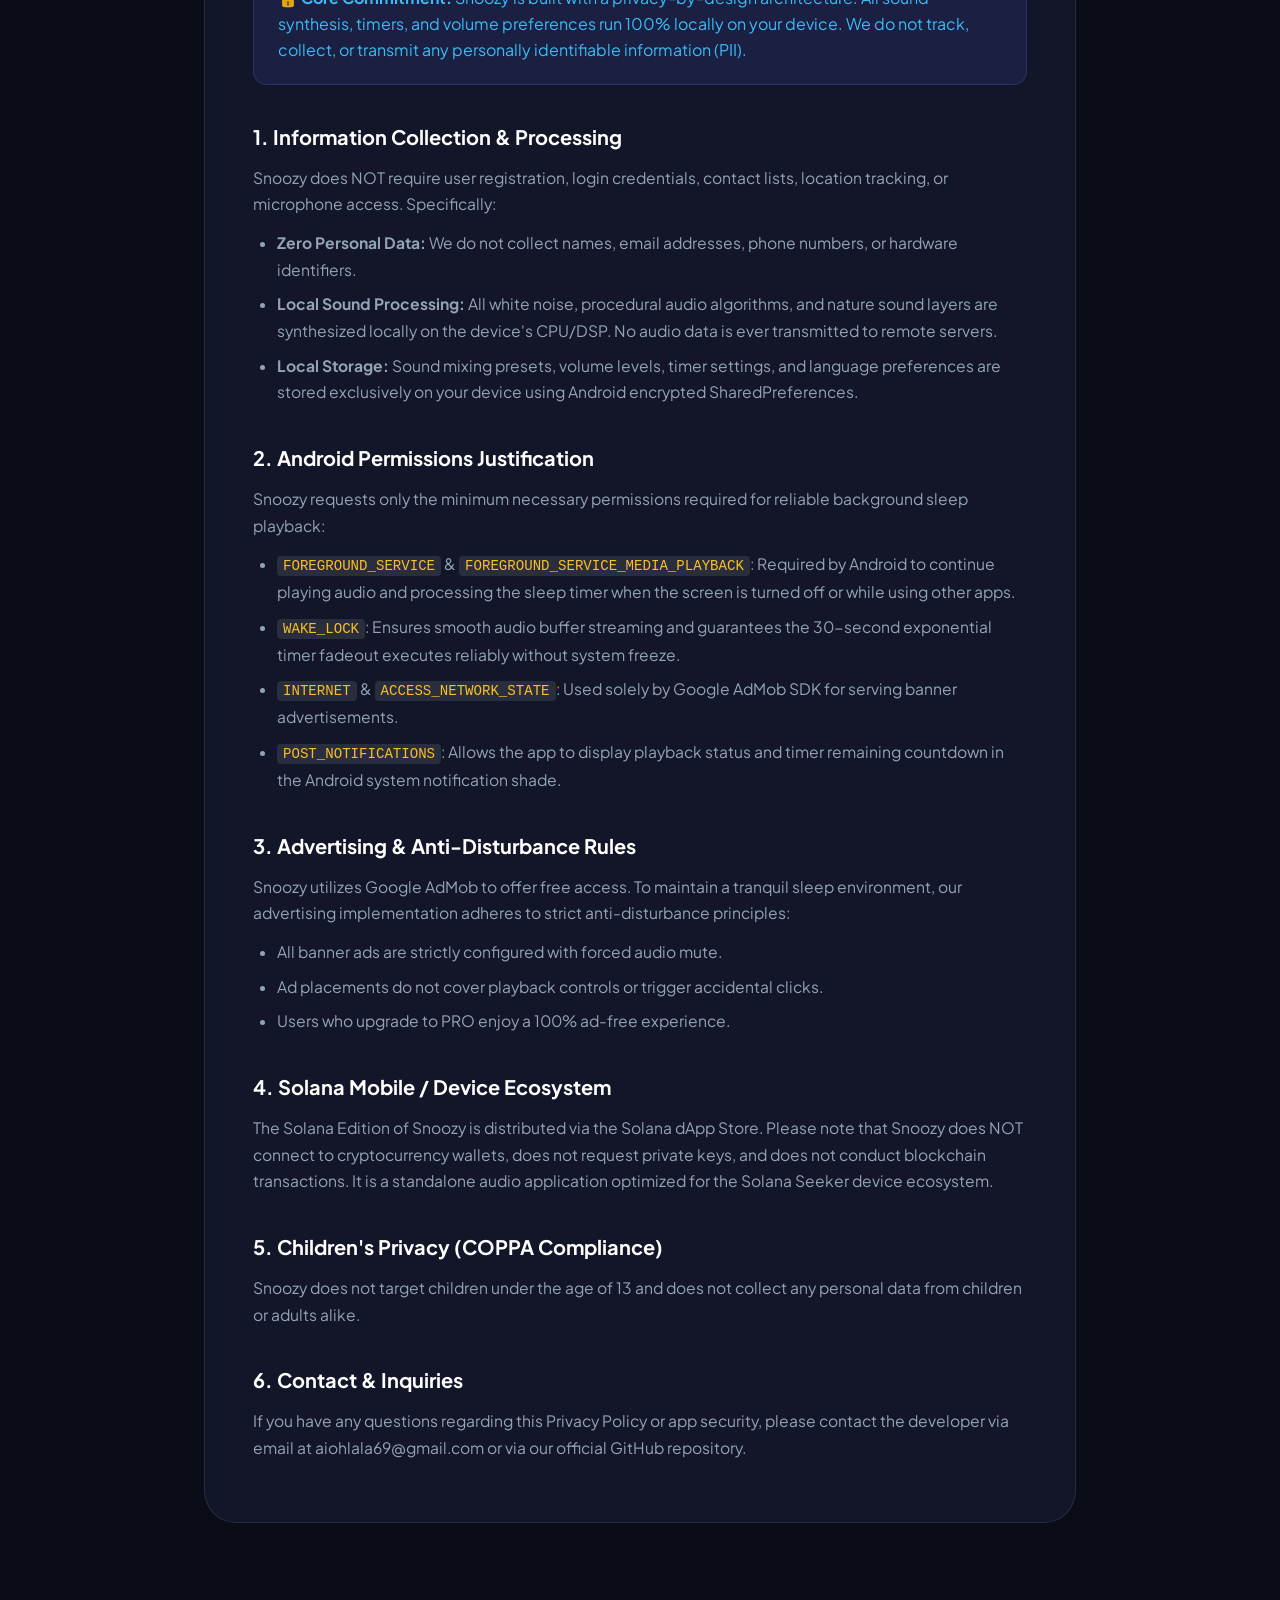
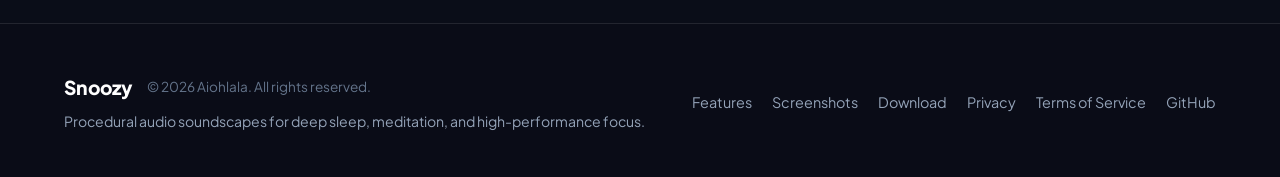
==== commit df9baaa5: "feat(download): update friendship pure download APK to v1.0.11 with optimized audio & bug fixes" ====
--- a/index.html
+++ b/index.html
@@ -406,14 +406,14 @@
                   <path d="M7 11V7a5 5 0 0 1 10 0v4"></path>
                 </svg>
                 <div class="dl-btn-text text-left">
-                  <span class="dl-btn-small" data-i18n="dlFriendSmall">PureFree v1.0.10 Ad-Free</span>
+                  <span class="dl-btn-small" data-i18n="dlFriendSmall">PureFree v1.0.11 Ad-Free</span>
                   <strong class="dl-btn-large" data-i18n="dlFriendLarge">友情測試 (輸入 PIN 碼)</strong>
                 </div>
               </button>
             </div>
 
             <div class="dl-meta">
-              <span data-i18n="dlMetaVer">📦 Version 1.0.10</span>
+              <span data-i18n="dlMetaVer">📦 Version 1.0.11</span>
               <span>•</span>
               <span>📱 Android 8.0+ (API 26+)</span>
               <span>•</span>
@@ -518,7 +518,7 @@
       <button type="button" class="pin-modal-close" onclick="closePinModal()" aria-label="Close">✕</button>
       <div class="pin-modal-icon">🔐</div>
       <h3 class="pin-modal-title" data-i18n="pinModalTitle">友情測試專屬下載</h3>
-      <p class="pin-modal-desc" data-i18n="pinModalDesc">此版本為內部無廣告純淨版 (v1.0.10)，請輸入 4 位數 PIN 碼以解鎖下載。</p>
+      <p class="pin-modal-desc" data-i18n="pinModalDesc">此版本為內部無廣告純淨版 (v1.0.11)，請輸入 4 位數 PIN 碼以解鎖下載。</p>
       <div class="pin-input-group">
         <input type="password" id="pin-input" class="pin-modal-input" maxlength="4" placeholder="••••" autocomplete="off" inputmode="numeric">
       </div>
